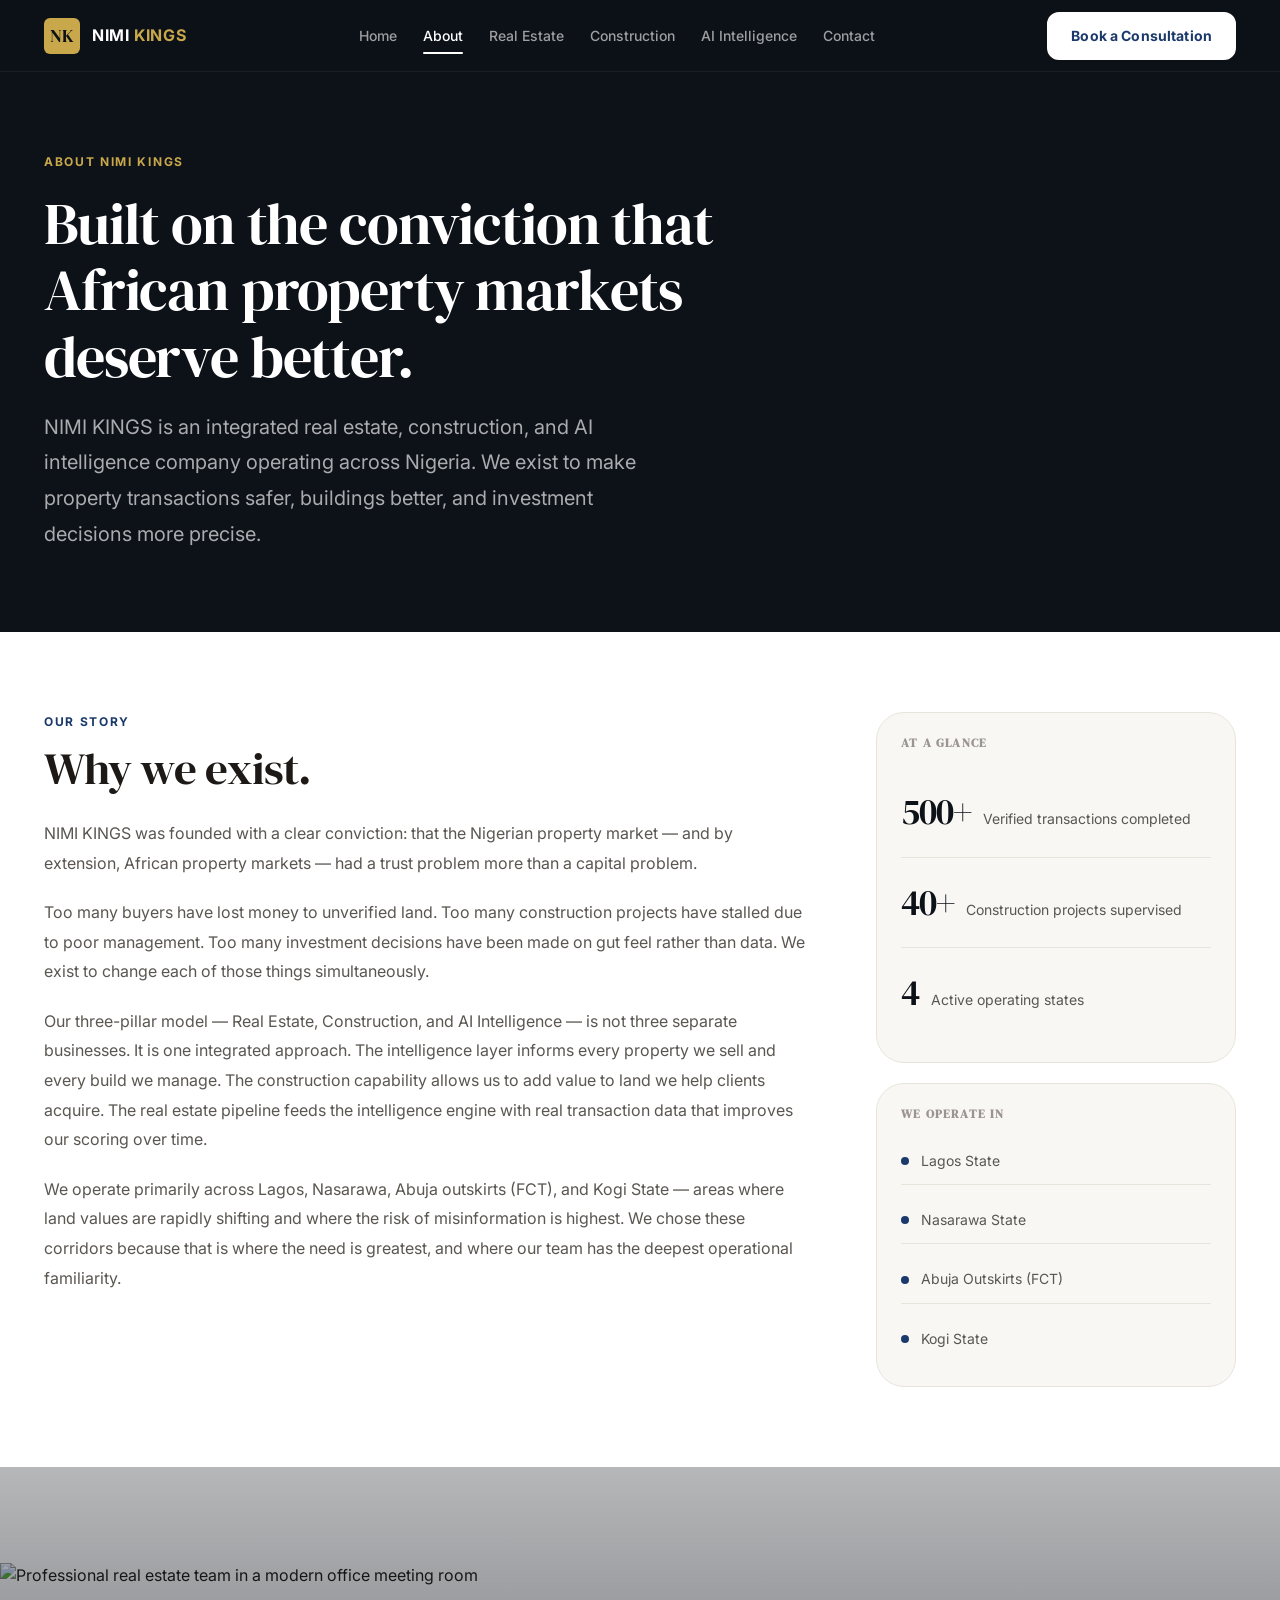
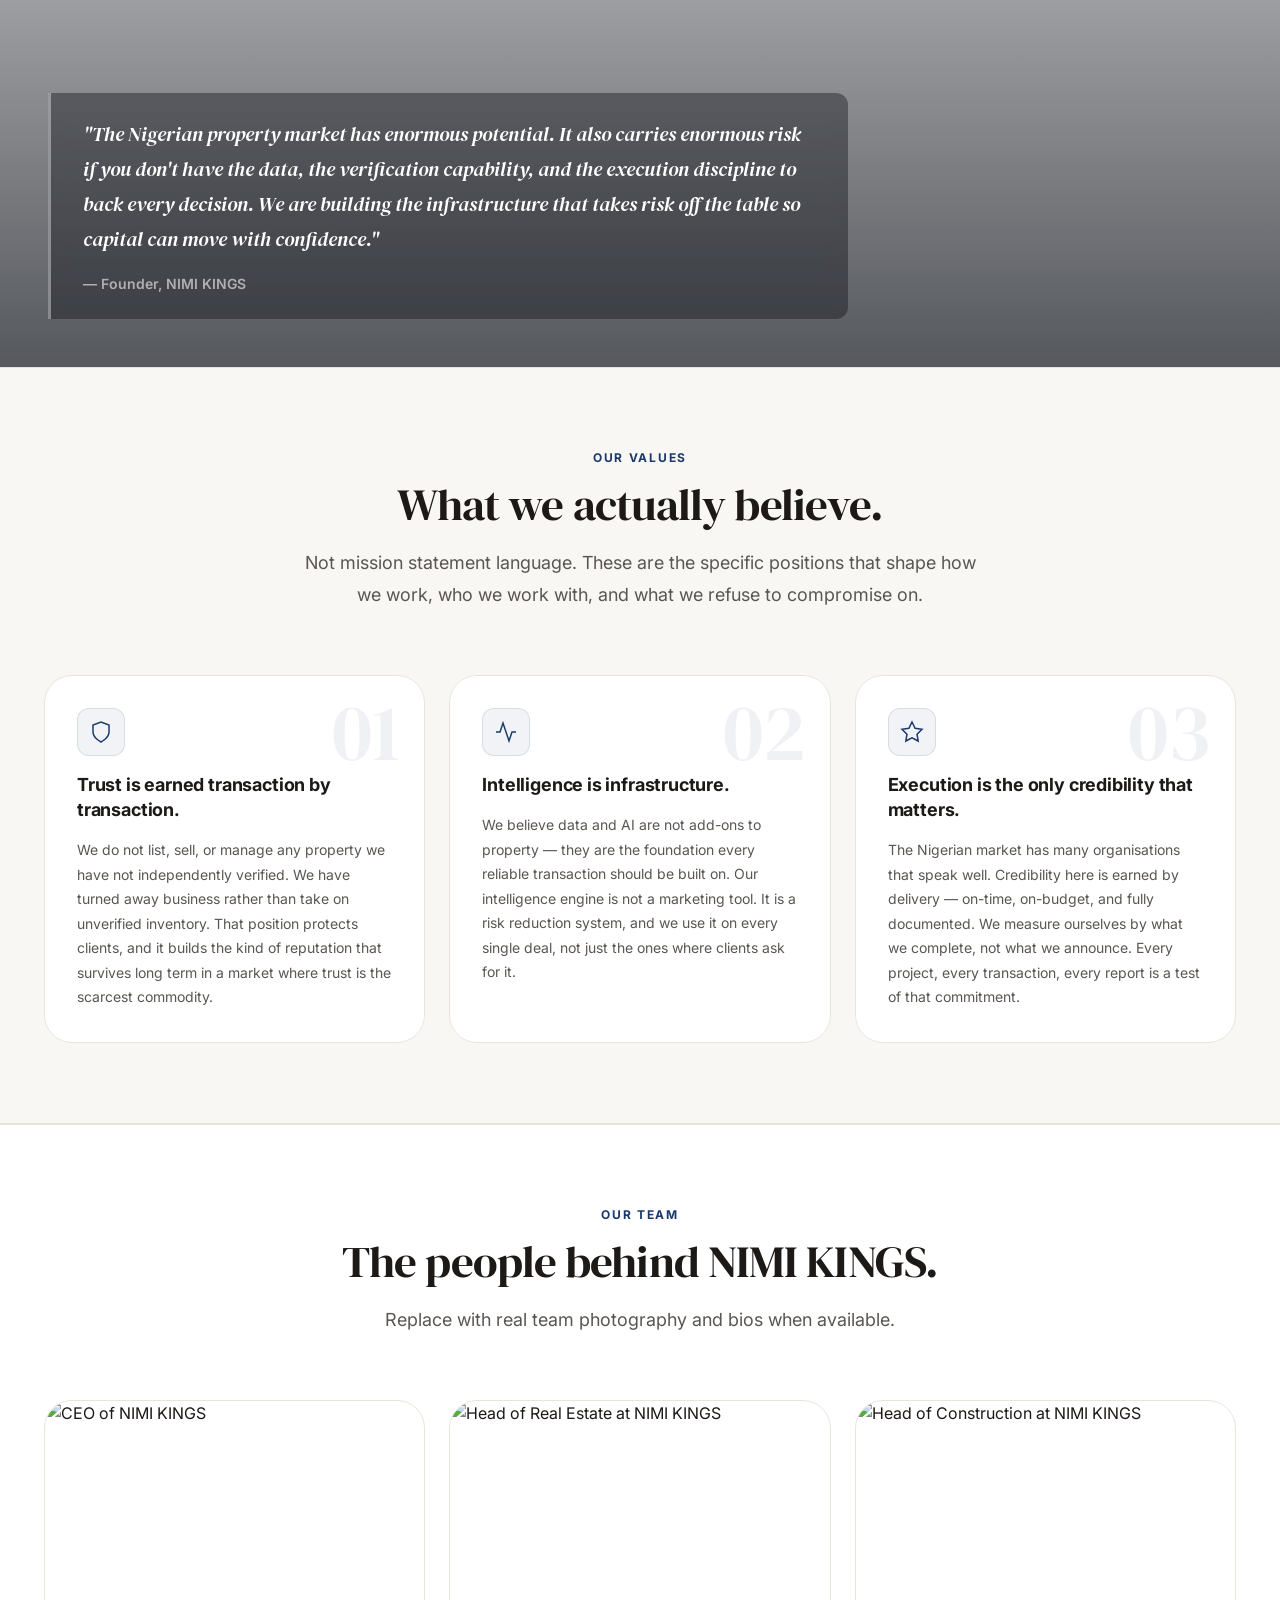
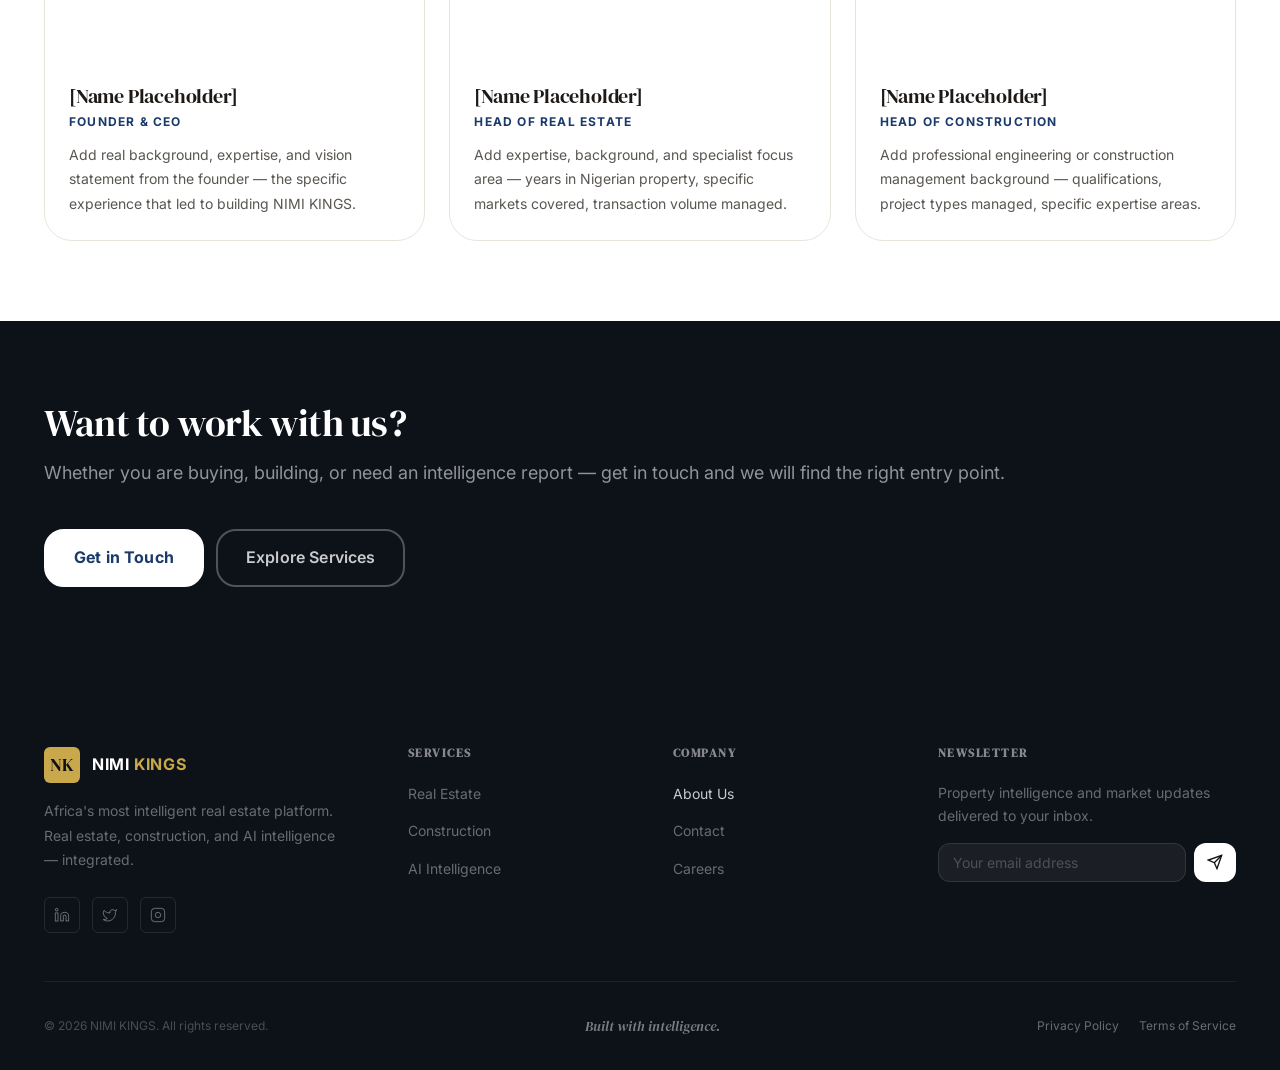
==== about.html @ 73f06b0c "first commit" ====
<!DOCTYPE html>
<html lang="en">
<head>
  <meta charset="UTF-8" />
  <meta name="viewport" content="width=device-width, initial-scale=1.0" />
  <meta name="description" content="About NIMI KINGS — Nigeria's integrated real estate, construction, and AI intelligence company. Our story, values, team, and operating locations." />
  <title>About — NIMI KINGS</title>
  <link rel="preconnect" href="https://fonts.googleapis.com" />
  <link rel="preconnect" href="https://fonts.gstatic.com" crossorigin />
  <link href="https://fonts.googleapis.com/css2?family=DM+Serif+Display:ital@0;1&family=Inter:wght@400;500;600;700;800&display=swap" rel="stylesheet" />
  <link rel="stylesheet" href="styles.css" />
</head>
<body>

  <header class="site-header" id="site-header">
    <nav class="nav-container" aria-label="Main navigation">
      <a href="index.html" class="nav-logo" aria-label="NIMI KINGS home">
        <span class="logo-mark">NK</span>
        <span class="logo-text">NIMI <span class="logo-accent">KINGS</span></span>
      </a>
      <ul class="nav-links" role="list">
        <li><a href="index.html" class="nav-link">Home</a></li>
        <li><a href="about.html" class="nav-link active" aria-current="page">About</a></li>
        <li><a href="real-estate.html" class="nav-link">Real Estate</a></li>
        <li><a href="construction.html" class="nav-link">Construction</a></li>
        <li><a href="intelligence.html" class="nav-link">AI Intelligence</a></li>
        <li><a href="contact.html" class="nav-link">Contact</a></li>
      </ul>
      <div class="nav-actions">
        <a href="contact.html" class="btn btn-primary nav-cta">Book a Consultation</a>
        <button class="mobile-menu-toggle" id="mobile-menu-toggle" aria-label="Open menu" aria-expanded="false" aria-controls="mobile-nav" type="button">
          <span class="hamburger-bar"></span><span class="hamburger-bar"></span><span class="hamburger-bar"></span>
        </button>
      </div>
    </nav>
    <div class="mobile-nav" id="mobile-nav" aria-hidden="true">
      <ul class="mobile-nav-links" role="list">
        <li><a href="index.html" class="mobile-nav-link">Home</a></li>
        <li><a href="about.html" class="mobile-nav-link active" aria-current="page">About</a></li>
        <li><a href="real-estate.html" class="mobile-nav-link">Real Estate</a></li>
        <li><a href="construction.html" class="mobile-nav-link">Construction</a></li>
        <li><a href="intelligence.html" class="mobile-nav-link">AI Intelligence</a></li>
        <li><a href="contact.html" class="mobile-nav-link">Contact</a></li>
      </ul>
      <div class="mobile-nav-cta">
        <a href="contact.html" class="btn btn-primary btn-full">Book a Consultation</a>
      </div>
    </div>
  </header>

  <main>

    <!-- HERO -->
    <section class="page-hero" aria-label="About hero">
      <div class="hero-img-layer" aria-hidden="true" style="background-image: url('https://images.unsplash.com/photo-1497366216548-37526070297c?auto=format&fit=crop&w=1800&q=90');"></div>
      <div class="container">
        <div class="page-hero-content animate-fade-up">
          <span class="page-hero-label">About NIMI KINGS</span>
          <h1>Built on the conviction that African property markets deserve better.</h1>
          <p>NIMI KINGS is an integrated real estate, construction, and AI intelligence company operating across Nigeria. We exist to make property transactions safer, buildings better, and investment decisions more precise.</p>
        </div>
      </div>
    </section>

    <!-- STORY + SIDEBAR -->
    <section class="about-story" aria-label="Our story">
      <div class="container">
        <div class="about-story-grid">
          <div class="about-story-main animate-fade-up">
            <span class="section-label">Our Story</span>
            <h2 class="section-title" style="margin-bottom:var(--space-6);">Why we exist.</h2>
            <p>NIMI KINGS was founded with a clear conviction: that the Nigerian property market — and by extension, African property markets — had a trust problem more than a capital problem.</p>
            <p>Too many buyers have lost money to unverified land. Too many construction projects have stalled due to poor management. Too many investment decisions have been made on gut feel rather than data. We exist to change each of those things simultaneously.</p>
            <p>Our three-pillar model — Real Estate, Construction, and AI Intelligence — is not three separate businesses. It is one integrated approach. The intelligence layer informs every property we sell and every build we manage. The construction capability allows us to add value to land we help clients acquire. The real estate pipeline feeds the intelligence engine with real transaction data that improves our scoring over time.</p>
            <p>We operate primarily across Lagos, Nasarawa, Abuja outskirts (FCT), and Kogi State — areas where land values are rapidly shifting and where the risk of misinformation is highest. We chose these corridors because that is where the need is greatest, and where our team has the deepest operational familiarity.</p>
          </div>
          <div class="about-story-sidebar animate-fade-up delay-2">
            <div class="sidebar-stats-card">
              <h3 class="sidebar-card-title">At a glance</h3>
              <div class="sidebar-stat">
                <div class="sidebar-stat-val">500+</div>
                <div class="sidebar-stat-label">Verified transactions completed</div>
              </div>
              <div class="sidebar-stat">
                <div class="sidebar-stat-val">40+</div>
                <div class="sidebar-stat-label">Construction projects supervised</div>
              </div>
              <div class="sidebar-stat">
                <div class="sidebar-stat-val">4</div>
                <div class="sidebar-stat-label">Active operating states</div>
              </div>
            </div>
            <div class="sidebar-locations-card">
              <h3 class="sidebar-card-title">We operate in</h3>
              <ul class="sidebar-locations" role="list">
                <li><span class="location-dot" aria-hidden="true"></span>Lagos State</li>
                <li><span class="location-dot" aria-hidden="true"></span>Nasarawa State</li>
                <li><span class="location-dot" aria-hidden="true"></span>Abuja Outskirts (FCT)</li>
                <li><span class="location-dot" aria-hidden="true"></span>Kogi State</li>
              </ul>
            </div>
          </div>
        </div>
      </div>
    </section>

    <!-- TEAM PHOTO BAND -->
    <section class="team-photo-band" aria-label="Team at work">
      <img
        src="https://images.unsplash.com/photo-1600880292203-757bb62b4baf?auto=format&fit=crop&w=1920&q=80"
        alt="Professional real estate team in a modern office meeting room"
        loading="lazy"
      />
      <div class="team-photo-overlay">
        <blockquote class="founder-quote animate-fade-up">
          <p>"The Nigerian property market has enormous potential. It also carries enormous risk if you don't have the data, the verification capability, and the execution discipline to back every decision. We are building the infrastructure that takes risk off the table so capital can move with confidence."</p>
          <footer>— Founder, NIMI KINGS</footer>
        </blockquote>
      </div>
    </section>

    <!-- VALUES -->
    <section class="about-values" aria-label="Our values">
      <div class="container">
        <div class="section-header animate-fade-up">
          <span class="section-label">Our Values</span>
          <h2 class="section-title">What we actually believe.</h2>
          <p class="section-subtitle">Not mission statement language. These are the specific positions that shape how we work, who we work with, and what we refuse to compromise on.</p>
        </div>
        <div class="values-grid">
          <div class="value-card animate-fade-up delay-1">
            <span class="value-num" aria-hidden="true">01</span>
            <div class="value-icon" aria-hidden="true">
              <svg xmlns="http://www.w3.org/2000/svg" width="24" height="24" viewBox="0 0 24 24" fill="none" stroke="currentColor" stroke-width="1.5"><path d="M12 22s8-4 8-10V5l-8-3-8 3v7c0 6 8 10 8 10z"/></svg>
            </div>
            <h4>Trust is earned transaction by transaction.</h4>
            <p>We do not list, sell, or manage any property we have not independently verified. We have turned away business rather than take on unverified inventory. That position protects clients, and it builds the kind of reputation that survives long term in a market where trust is the scarcest commodity.</p>
          </div>
          <div class="value-card animate-fade-up delay-2">
            <span class="value-num" aria-hidden="true">02</span>
            <div class="value-icon" aria-hidden="true">
              <svg xmlns="http://www.w3.org/2000/svg" width="24" height="24" viewBox="0 0 24 24" fill="none" stroke="currentColor" stroke-width="1.5"><polyline points="22 12 18 12 15 21 9 3 6 12 2 12"/></svg>
            </div>
            <h4>Intelligence is infrastructure.</h4>
            <p>We believe data and AI are not add-ons to property — they are the foundation every reliable transaction should be built on. Our intelligence engine is not a marketing tool. It is a risk reduction system, and we use it on every single deal, not just the ones where clients ask for it.</p>
          </div>
          <div class="value-card animate-fade-up delay-3">
            <span class="value-num" aria-hidden="true">03</span>
            <div class="value-icon" aria-hidden="true">
              <svg xmlns="http://www.w3.org/2000/svg" width="24" height="24" viewBox="0 0 24 24" fill="none" stroke="currentColor" stroke-width="1.5"><polygon points="12 2 15.09 8.26 22 9.27 17 14.14 18.18 21.02 12 17.77 5.82 21.02 7 14.14 2 9.27 8.91 8.26 12 2"/></svg>
            </div>
            <h4>Execution is the only credibility that matters.</h4>
            <p>The Nigerian market has many organisations that speak well. Credibility here is earned by delivery — on-time, on-budget, and fully documented. We measure ourselves by what we complete, not what we announce. Every project, every transaction, every report is a test of that commitment.</p>
          </div>
        </div>
      </div>
    </section>

    <!-- TEAM -->
    <section class="team-section" aria-label="Our team">
      <div class="container">
        <div class="section-header animate-fade-up">
          <span class="section-label">Our Team</span>
          <h2 class="section-title">The people behind NIMI KINGS.</h2>
          <p class="section-subtitle">Replace with real team photography and bios when available.</p>
        </div>
        <div class="team-grid">
          <div class="team-card animate-fade-up delay-1">
            <div class="team-img-wrap">
              <img src="https://images.unsplash.com/photo-1507003211169-0a1dd7228f2d?auto=format&fit=crop&w=400&q=80" alt="CEO of NIMI KINGS" loading="lazy" />
            </div>
            <div class="team-body">
              <h4>[Name Placeholder]</h4>
              <div class="team-role">Founder &amp; CEO</div>
              <p class="team-bio">Add real background, expertise, and vision statement from the founder — the specific experience that led to building NIMI KINGS.</p>
            </div>
          </div>
          <div class="team-card animate-fade-up delay-2">
            <div class="team-img-wrap">
              <img src="https://images.unsplash.com/photo-1573497019236-17f8177b81e8?auto=format&fit=crop&w=400&q=80" alt="Head of Real Estate at NIMI KINGS" loading="lazy" />
            </div>
            <div class="team-body">
              <h4>[Name Placeholder]</h4>
              <div class="team-role">Head of Real Estate</div>
              <p class="team-bio">Add expertise, background, and specialist focus area — years in Nigerian property, specific markets covered, transaction volume managed.</p>
            </div>
          </div>
          <div class="team-card animate-fade-up delay-3">
            <div class="team-img-wrap">
              <img src="https://images.unsplash.com/photo-1544005313-94ddf0286df2?auto=format&fit=crop&w=400&q=80" alt="Head of Construction at NIMI KINGS" loading="lazy" />
            </div>
            <div class="team-body">
              <h4>[Name Placeholder]</h4>
              <div class="team-role">Head of Construction</div>
              <p class="team-bio">Add professional engineering or construction management background — qualifications, project types managed, specific expertise areas.</p>
            </div>
          </div>
        </div>
      </div>
    </section>

    <!-- CTA GOLD BAND -->
    <section class="home-cta" aria-label="About CTA">
      <div class="container">
        <div class="home-cta-inner">
          <div>
            <h2>Want to work with us?</h2>
            <p>Whether you are buying, building, or need an intelligence report — get in touch and we will find the right entry point.</p>
          </div>
          <div class="home-cta-actions">
            <a href="contact.html" class="btn btn-dark btn-lg">Get in Touch</a>
            <a href="real-estate.html" class="btn btn-ghost-dark btn-lg">Explore Services</a>
          </div>
        </div>
      </div>
    </section>

  </main>

  <footer class="site-footer" role="contentinfo">
    <div class="container">
      <div class="footer-top">
        <div>
          <a href="index.html" class="nav-logo footer-logo" aria-label="NIMI KINGS home">
            <span class="logo-mark">NK</span>
            <span class="logo-text">NIMI <span class="logo-accent">KINGS</span></span>
          </a>
          <p class="footer-tagline">Africa's most intelligent real estate platform. Real estate, construction, and AI intelligence — integrated.</p>
          <div class="footer-socials" aria-label="Social media links">
            <a href="#" class="social-link" aria-label="LinkedIn" rel="noopener noreferrer"><svg xmlns="http://www.w3.org/2000/svg" width="16" height="16" viewBox="0 0 24 24" fill="none" stroke="currentColor" stroke-width="1.5" aria-hidden="true"><path d="M16 8a6 6 0 0 1 6 6v7h-4v-7a2 2 0 0 0-2-2 2 2 0 0 0-2 2v7h-4v-7a6 6 0 0 1 6-6z"/><rect x="2" y="9" width="4" height="12"/><circle cx="4" cy="4" r="2"/></svg></a>
            <a href="#" class="social-link" aria-label="Twitter / X" rel="noopener noreferrer"><svg xmlns="http://www.w3.org/2000/svg" width="16" height="16" viewBox="0 0 24 24" fill="none" stroke="currentColor" stroke-width="1.5" aria-hidden="true"><path d="M22 4s-.7 2.1-2 3.4c1.6 10-9.4 17.3-18 11.6 2.2.1 4.4-.6 6-2C3 15.5.5 9.6 3 5c2.2 2.6 5.6 4.1 9 4-.9-4.2 4-6.6 7-3.8 1.1 0 3-1.2 3-1.2z"/></svg></a>
            <a href="#" class="social-link" aria-label="Instagram" rel="noopener noreferrer"><svg xmlns="http://www.w3.org/2000/svg" width="16" height="16" viewBox="0 0 24 24" fill="none" stroke="currentColor" stroke-width="1.5" aria-hidden="true"><rect x="2" y="2" width="20" height="20" rx="5" ry="5"/><path d="M16 11.37A4 4 0 1 1 12.63 8 4 4 0 0 1 16 11.37z"/><line x1="17.5" y1="6.5" x2="17.51" y2="6.5"/></svg></a>
          </div>
        </div>
        <nav class="footer-nav" aria-label="Footer navigation">
          <div>
            <h3 class="footer-nav-title">Services</h3>
            <ul class="footer-nav-list" role="list">
              <li><a href="real-estate.html" class="footer-link">Real Estate</a></li>
              <li><a href="construction.html" class="footer-link">Construction</a></li>
              <li><a href="intelligence.html" class="footer-link">AI Intelligence</a></li>
            </ul>
          </div>
          <div>
            <h3 class="footer-nav-title">Company</h3>
            <ul class="footer-nav-list" role="list">
              <li><a href="about.html" class="footer-link active">About Us</a></li>
              <li><a href="contact.html" class="footer-link">Contact</a></li>
              <li><a href="#" class="footer-link">Careers</a></li>
            </ul>
          </div>
          <div>
            <h3 class="footer-nav-title">Newsletter</h3>
            <p class="footer-newsletter-desc">Property intelligence and market updates delivered to your inbox.</p>
            <form class="newsletter-wrap" id="newsletter-form" aria-label="Newsletter signup">
              <input type="email" class="newsletter-input" placeholder="Your email address" aria-label="Email for newsletter" required />
              <button type="submit" class="newsletter-btn" aria-label="Subscribe">
                <svg xmlns="http://www.w3.org/2000/svg" width="16" height="16" viewBox="0 0 24 24" fill="none" stroke="currentColor" stroke-width="2" aria-hidden="true"><line x1="22" y1="2" x2="11" y2="13"/><polygon points="22 2 15 22 11 13 2 9 22 2"/></svg>
              </button>
            </form>
          </div>
        </nav>
      </div>
      <div class="footer-bottom">
        <p class="footer-copy">&copy; 2026 NIMI KINGS. All rights reserved.</p>
        <p class="footer-made">Built with intelligence.</p>
        <div class="footer-legal">
          <a href="#" class="footer-link">Privacy Policy</a>
          <a href="#" class="footer-link">Terms of Service</a>
        </div>
      </div>
    </div>
  </footer>

  <script src="script.js"></script>
</body>
</html>
---- styles.css ----
/* ============================================================
   NIMI KINGS — styles.css
   Premium Real Estate Platform — Navy + Gold
   Benchmark: Compass · Luxury Presence · Zillow
   ============================================================ */

/* ===== DESIGN TOKENS ===== */
:root {
  /* Brand */
  --color-navy:       #0D1118;
  --color-navy-light: #1A2540;
  --color-navy-mid:   #243255;
  --color-gold:       #C9A84C;
  --color-gold-light: #E8C96A;
  --color-gold-pale:  #FDF9EE;

  /* Backgrounds */
  --bg-base:     #FFFFFF;
  --bg-surface:  #F8F7F4;
  --bg-elevated: #F0EDE6;
  --bg-dark:     #0D1118;
  --bg-dark-2:   #1A2540;

  /* Legacy accent aliases (keep JS/HTML compat) */
  --accent:       #0D1118;
  --accent-hover: #1A2540;
  --accent-light: #FDF9EE;
  --accent-mid:   #C9A84C;

  /* Borders */
  --border:      #E8E4DC;
  --border-dark: #D4CEBC;

  /* Text */
  --text-primary:   #1C1916;
  --text-secondary: #5A5651;
  --text-muted:     #9B9490;
  --text-on-dark:   rgba(255,255,255,0.85);
  --text-on-accent: #FFFFFF;

  /* Semantic */
  --color-success: #2D7A4F;
  --color-warning: #B45309;
  --color-danger:  #BE1D2C;
  --color-safe:    #2D7A4F;

  /* Spacing */
  --space-1:  4px;   --space-2:  8px;   --space-3:  12px;
  --space-4:  16px;  --space-5:  20px;  --space-6:  24px;
  --space-8:  32px;  --space-10: 40px;  --space-12: 48px;
  --space-16: 64px;  --space-20: 80px;  --space-24: 96px;
  --space-32: 128px;

  /* Type */
  --font-display: 'DM Serif Display', Georgia, serif;
  --font-sans:    'Inter', system-ui, -apple-system, BlinkMacSystemFont, sans-serif;

  --text-xs:   0.75rem;   --text-sm:   0.875rem;  --text-base: 1rem;
  --text-lg:   1.125rem;  --text-xl:   1.25rem;   --text-2xl:  1.5rem;
  --text-3xl:  1.875rem;  --text-4xl:  2.25rem;   --text-5xl:  3rem;
  --text-6xl:  3.75rem;   --text-7xl:  4.5rem;

  /* Radii */
  --radius-sm:   6px;   --radius-md:   12px;
  --radius-lg:   20px;  --radius-xl:   28px;
  --radius-full: 9999px;

  /* Shadows */
  --shadow-xs: 0 1px 3px rgba(13,17,24,0.06), 0 1px 2px rgba(13,17,24,0.04);
  --shadow-sm: 0 4px 12px rgba(13,17,24,0.08), 0 2px 6px rgba(13,17,24,0.05);
  --shadow-md: 0 8px 24px rgba(13,17,24,0.10), 0 4px 10px rgba(13,17,24,0.07);
  --shadow-lg: 0 16px 48px rgba(13,17,24,0.15), 0 8px 24px rgba(13,17,24,0.10);

  /* Transitions */
  --transition-fast: 150ms ease;
  --transition-base: 240ms ease;
  --transition-slow: 380ms cubic-bezier(0.22, 1, 0.36, 1);

  /* Layout */
  --nav-height:    72px;
  --container-max: 1240px;
  --container-pad: 24px;
}

/* ===== RESET ===== */
*, *::before, *::after { box-sizing: border-box; margin: 0; padding: 0; }
html { scroll-behavior: smooth; -webkit-text-size-adjust: 100%; }

body {
  font-family: var(--font-sans);
  background: var(--bg-base);
  color: var(--text-primary);
  line-height: 1.6;
  font-size: var(--text-base);
  -webkit-font-smoothing: antialiased;
  -moz-osx-font-smoothing: grayscale;
  overflow-x: hidden;
}

img { display: block; max-width: 100%; }
a   { color: inherit; text-decoration: none; }
button { cursor: pointer; font-family: inherit; border: none; background: none; }
ul, ol { list-style: none; }

:focus-visible {
  outline: 2px solid var(--color-gold);
  outline-offset: 3px;
  border-radius: var(--radius-sm);
}

::selection { background: rgba(201,168,76,0.18); color: var(--color-navy); }

/* ===== LAYOUT ===== */
.container {
  max-width: var(--container-max);
  margin: 0 auto;
  padding: 0 var(--container-pad);
  width: 100%;
}

/* ===== TYPOGRAPHY ===== */
h1, h2, h3, h4, h5 {
  font-family: var(--font-display);
  line-height: 1.15;
  letter-spacing: -0.02em;
  color: var(--text-primary);
  font-weight: 400;
}
h1 { font-size: clamp(2.4rem, 5.5vw, var(--text-7xl)); }
h2 { font-size: clamp(1.9rem, 3.5vw, var(--text-5xl)); }
h3 { font-size: clamp(1.4rem, 2.5vw, var(--text-3xl)); }
h4 { font-size: var(--text-xl); font-family: var(--font-sans); font-weight: 700; letter-spacing: -0.01em; }
p  { color: var(--text-secondary); line-height: 1.78; }

/* ===== BUTTONS ===== */
.btn {
  display: inline-flex;
  align-items: center;
  gap: var(--space-2);
  padding: 11px 22px;
  border-radius: var(--radius-md);
  font-family: var(--font-sans);
  font-size: var(--text-sm);
  font-weight: 600;
  letter-spacing: 0.01em;
  border: 2px solid transparent;
  transition: all var(--transition-base);
  cursor: pointer;
  white-space: nowrap;
  text-decoration: none;
}

/* Gold primary — the flagship button */
.btn-primary,
.btn-gold {
  background: var(--color-gold);
  color: var(--color-navy);
  border-color: var(--color-gold);
  font-weight: 700;
}
.btn-primary:hover,
.btn-gold:hover {
  background: var(--color-gold-light);
  border-color: var(--color-gold-light);
  transform: translateY(-1px);
  box-shadow: 0 6px 20px rgba(201,168,76,0.30);
}

/* Dark button — navy bg white text */
.btn-dark {
  background: var(--color-navy);
  color: #FFFFFF;
  border-color: var(--color-navy);
  font-weight: 700;
}
.btn-dark:hover {
  background: var(--color-navy-light);
  border-color: var(--color-navy-light);
  transform: translateY(-1px);
}

/* White button — for use on dark/gold backgrounds */
.btn-white {
  background: #FFFFFF;
  color: var(--color-navy);
  border-color: #FFFFFF;
  font-weight: 700;
}
.btn-white:hover {
  background: var(--color-gold-pale);
  border-color: var(--color-gold-pale);
  transform: translateY(-1px);
}

/* Ghost gold — gold border, gold text, transparent */
.btn-outline,
.btn-ghost-gold {
  background: transparent;
  color: var(--color-gold);
  border-color: var(--color-gold);
}
.btn-outline:hover,
.btn-ghost-gold:hover {
  background: var(--color-gold);
  color: var(--color-navy);
  transform: translateY(-1px);
}

/* Ghost white — for dark backgrounds */
.btn-ghost,
.btn-ghost-white {
  background: transparent;
  color: rgba(255,255,255,0.88);
  border-color: rgba(255,255,255,0.35);
}
.btn-ghost:hover,
.btn-ghost-white:hover {
  border-color: rgba(255,255,255,0.7);
  background: rgba(255,255,255,0.08);
}

/* Ghost dark — for gold/light backgrounds */
.btn-ghost-dark {
  background: transparent;
  color: var(--color-navy);
  border-color: rgba(13,17,24,0.35);
}
.btn-ghost-dark:hover {
  border-color: var(--color-navy);
  background: rgba(13,17,24,0.06);
}

.btn-lg {
  padding: 14px 28px;
  font-size: var(--text-base);
  border-radius: var(--radius-lg);
}
.btn-full { width: 100%; justify-content: center; }

/* ===== SECTION SHARED ===== */
section { padding: var(--space-24) 0; }

/* Eyebrow label — editorial gold text */
.section-label,
.eyebrow {
  display: block;
  font-family: var(--font-sans);
  font-size: var(--text-xs);
  font-weight: 700;
  letter-spacing: 0.14em;
  text-transform: uppercase;
  color: var(--color-gold);
  margin-bottom: var(--space-3);
}

.section-header {
  max-width: 680px;
  margin: 0 auto var(--space-16);
  text-align: center;
}
.section-title { margin-bottom: var(--space-4); }
.section-subtitle { font-size: var(--text-lg); color: var(--text-secondary); line-height: 1.78; }

/* Dark section utility */
.section-dark { background: var(--color-navy); }
.section-dark h2, .section-dark h3 { color: #FFFFFF; }
.section-dark p { color: rgba(255,255,255,0.60); }

/* ===== ANCHOR OFFSET (fixed nav clearance) ===== */
[id] { scroll-margin-top: calc(var(--nav-height) + 16px); }

/* ===== PAGE HERO CONTAINER STACKING ===== */
/* Ensure content renders above hero-img-layer (z-index:0) in all browsers */
.page-hero > .container,
.construction-stats > .container,
.verification-band > .container,
.data-sources-band > .container {
  position: relative;
  z-index: 2;
}

/* ===== HERO BG LAYER ===== */
.hero-img-layer {
  position: absolute;
  inset: 0;
  background-size: cover;
  background-position: center;
  background-repeat: no-repeat;
  z-index: 0;
}
.hero-img-layer::after {
  content: '';
  position: absolute;
  inset: 0;
  background: linear-gradient(to bottom, rgba(13,17,24,0.52) 0%, rgba(13,17,24,0.78) 100%);
}

/* ===== CARD IMAGES ===== */
.listing-img, .project-img { overflow: hidden; position: relative; }
.listing-img img, .project-img img {
  width: 100%;
  height: 100%;
  object-fit: cover;
  display: block;
  transition: transform 0.5s ease;
}
.listing-card:hover .listing-img img,
.project-card:hover .project-img img { transform: scale(1.05); }

/* ===== ANIMATIONS ===== */
.animate-fade-up {
  opacity: 0;
  transform: translateY(24px);
  transition: opacity 0.55s ease, transform 0.55s ease;
}
.animate-fade-up.visible { opacity: 1; transform: translateY(0); }
.delay-1 { transition-delay: 0.10s; }
.delay-2 { transition-delay: 0.20s; }
.delay-3 { transition-delay: 0.32s; }
.delay-4 { transition-delay: 0.44s; }

/* ============================================================
   NAVIGATION — Dark Glass
   ============================================================ */
.site-header {
  position: fixed;
  top: 0; left: 0; right: 0;
  z-index: 100;
  height: var(--nav-height);
  background: rgba(13,17,24,0.94);
  backdrop-filter: blur(20px);
  -webkit-backdrop-filter: blur(20px);
  border-bottom: 1px solid rgba(255,255,255,0.06);
  transition: box-shadow var(--transition-slow);
}
.site-header.scrolled {
  box-shadow: 0 4px 24px rgba(0,0,0,0.35);
}

.nav-container {
  max-width: var(--container-max);
  margin: 0 auto;
  padding: 0 var(--container-pad);
  height: var(--nav-height);
  display: flex;
  align-items: center;
  gap: var(--space-8);
}

.nav-logo {
  display: flex;
  align-items: center;
  gap: var(--space-3);
  text-decoration: none;
  flex-shrink: 0;
}
.logo-mark {
  width: 36px; height: 36px;
  background: var(--color-gold);
  color: var(--color-navy);
  border-radius: var(--radius-sm);
  display: flex;
  align-items: center;
  justify-content: center;
  font-family: var(--font-display);
  font-size: var(--text-lg);
  font-weight: 400;
  flex-shrink: 0;
}
.logo-text {
  font-family: var(--font-sans);
  font-size: var(--text-base);
  font-weight: 700;
  letter-spacing: 0.04em;
  text-transform: uppercase;
  color: #FFFFFF;
}
.logo-accent { color: var(--color-gold); }

.nav-links {
  display: flex;
  align-items: center;
  gap: 2px;
  flex: 1;
  justify-content: center;
}
.nav-link {
  padding: var(--space-2) var(--space-3);
  font-size: var(--text-sm);
  font-weight: 500;
  color: rgba(255,255,255,0.60);
  border-radius: var(--radius-sm);
  transition: color var(--transition-fast);
  text-decoration: none;
  position: relative;
}
.nav-link::after {
  content: '';
  position: absolute;
  bottom: -2px; left: 50%; right: 50%;
  height: 2px;
  background: var(--color-gold);
  border-radius: 1px;
  transition: left var(--transition-base), right var(--transition-base);
}
.nav-link:hover { color: rgba(255,255,255,0.90); }
.nav-link:hover::after { left: var(--space-3); right: var(--space-3); }
.nav-link.active { color: var(--color-gold); }
.nav-link.active::after { left: var(--space-3); right: var(--space-3); }

.nav-actions {
  display: flex;
  align-items: center;
  gap: var(--space-3);
  flex-shrink: 0;
  margin-left: auto;
}
.nav-cta { display: none; }
@media (min-width: 900px) { .nav-cta { display: inline-flex; } }

.mobile-menu-toggle {
  display: flex;
  flex-direction: column;
  justify-content: center;
  align-items: center;
  gap: 5px;
  width: 38px; height: 38px;
  background: transparent;
  border: 1px solid rgba(255,255,255,0.18) !important;
  border-radius: var(--radius-sm);
  padding: 7px;
}
.hamburger-bar {
  display: block;
  width: 18px; height: 2px;
  background: rgba(255,255,255,0.75);
  border-radius: 2px;
  transition: all var(--transition-base);
}
.mobile-menu-toggle.open .hamburger-bar:nth-child(1) { transform: rotate(45deg) translate(5px, 5px); }
.mobile-menu-toggle.open .hamburger-bar:nth-child(2) { opacity: 0; transform: scaleX(0); }
.mobile-menu-toggle.open .hamburger-bar:nth-child(3) { transform: rotate(-45deg) translate(5px, -5px); }

@media (min-width: 900px) { .mobile-menu-toggle { display: none; } }

.mobile-nav {
  position: fixed;
  top: var(--nav-height);
  left: 0; right: 0;
  background: var(--color-navy);
  border-bottom: 1px solid rgba(255,255,255,0.06);
  padding: var(--space-4) var(--container-pad) var(--space-6);
  transform: translateY(-110%);
  opacity: 0;
  transition: transform var(--transition-slow), opacity var(--transition-slow);
  z-index: 99;
  box-shadow: 0 8px 32px rgba(0,0,0,0.4);
}
.mobile-nav.open { transform: translateY(0); opacity: 1; }

.mobile-nav-links { display: flex; flex-direction: column; gap: var(--space-1); }
.mobile-nav-link {
  display: block;
  padding: var(--space-3) var(--space-4);
  font-size: var(--text-base);
  font-weight: 500;
  color: rgba(255,255,255,0.65);
  border-radius: var(--radius-md);
  transition: all var(--transition-fast);
  text-decoration: none;
}
.mobile-nav-link:hover { color: var(--color-gold); background: rgba(255,255,255,0.05); }
.mobile-nav-link.active { color: var(--color-gold); }
.mobile-nav-cta { display: flex; margin-top: var(--space-4); width: 100%; justify-content: center; }

@media (min-width: 900px) { .mobile-nav { display: none; } }

/* ============================================================
   PAGE HERO (inner pages — 60vh)
   ============================================================ */
.page-hero {
  background: var(--color-navy);
  min-height: 60vh;
  padding: calc(var(--nav-height) + var(--space-20)) 0 var(--space-20);
  position: relative;
  overflow: hidden;
  display: flex;
  align-items: center;
}
.page-hero-pattern { display: none; }

.page-hero-content {
  position: relative;
  z-index: 2;
  max-width: 740px;
}
.page-hero-label {
  display: block;
  font-size: var(--text-xs);
  font-weight: 700;
  letter-spacing: 0.14em;
  text-transform: uppercase;
  color: var(--color-gold);
  margin-bottom: var(--space-5);
}
.page-hero h1 {
  color: #FFFFFF;
  margin-bottom: var(--space-5);
  font-size: clamp(2rem, 4.5vw, 3.75rem);
}
.page-hero p {
  color: rgba(255,255,255,0.65);
  font-size: var(--text-xl);
  line-height: 1.78;
  max-width: 620px;
}
.page-hero-actions {
  display: flex;
  gap: var(--space-3);
  margin-top: var(--space-8);
  flex-wrap: wrap;
}
.page-hero-compact { min-height: 42vh; }

/* ============================================================
   HOME HERO — Centered full-bleed
   ============================================================ */
.hero {
  background: var(--color-navy);
  min-height: 100vh;
  display: flex;
  flex-direction: column;
  position: relative;
  overflow: hidden;
}

.hero-inner {
  flex: 1;
  display: flex;
  flex-direction: column;
  align-items: center;
  justify-content: center;
  text-align: center;
  padding: calc(var(--nav-height) + var(--space-16)) var(--container-pad) var(--space-10);
  position: relative;
  z-index: 2;
  gap: var(--space-10);
  width: 100%;
  max-width: var(--container-max);
  margin: 0 auto;
}

.hero-center { max-width: 740px; }

/* Eyebrow pill */
.hero-badge {
  display: inline-flex;
  align-items: center;
  gap: var(--space-2);
  padding: 6px 18px;
  border: 1.5px solid var(--color-gold);
  border-radius: var(--radius-full);
  font-size: var(--text-xs);
  font-weight: 700;
  letter-spacing: 0.12em;
  text-transform: uppercase;
  color: var(--color-gold);
  margin-bottom: var(--space-6);
}
.badge-dot {
  width: 6px; height: 6px;
  border-radius: 50%;
  background: var(--color-gold);
  flex-shrink: 0;
}

.hero-headline {
  font-family: var(--font-display);
  font-size: clamp(2.8rem, 7.5vw, 4.5rem);
  font-weight: 400;
  letter-spacing: -0.02em;
  line-height: 1.08;
  color: #FFFFFF;
  margin-bottom: var(--space-6);
}
.hero-headline em {
  font-style: italic;
  color: var(--color-gold);
}
.hero-headline .accent-word { color: var(--color-gold); }

.hero-sub {
  font-size: clamp(var(--text-base), 2vw, var(--text-xl));
  color: rgba(255,255,255,0.68);
  line-height: 1.78;
  max-width: 580px;
  margin: 0 auto var(--space-8);
}

.hero-actions {
  display: flex;
  gap: var(--space-3);
  flex-wrap: wrap;
  justify-content: center;
}

/* Service quick-links row */
.hero-service-row {
  display: flex;
  align-items: center;
  justify-content: center;
  gap: var(--space-5);
  flex-wrap: wrap;
}
.hero-service-link {
  display: flex;
  align-items: center;
  gap: var(--space-2);
  font-size: var(--text-sm);
  font-weight: 500;
  color: rgba(255,255,255,0.50);
  transition: color var(--transition-fast);
  text-decoration: none;
}
.hero-service-link:hover { color: var(--color-gold); }
.hero-service-sep { color: rgba(255,255,255,0.18); font-size: var(--text-lg); }

/* Legacy hero cards (kept for JS compat — hidden on desktop) */
.hero-cards { display: none; }
.hero-left { display: contents; }
.hero-bg-pattern, .hero-bg-gradient, .hero-bg-gradient-2 { display: none; }

/* Hero search bar */
.hero-search-wrap {
  position: relative;
  z-index: 3;
  padding: 0 var(--container-pad) var(--space-12);
  width: 100%;
  max-width: var(--container-max);
  margin: 0 auto;
}
.hero-search {
  background: #FFFFFF;
  border-radius: var(--radius-lg);
  padding: var(--space-3);
  box-shadow: var(--shadow-lg);
  display: flex;
  align-items: center;
  gap: var(--space-3);
  max-width: 860px;
  margin: 0 auto;
}
.search-tabs {
  display: flex;
  gap: 2px;
  flex-shrink: 0;
}
.search-tab {
  padding: 8px 14px;
  border-radius: var(--radius-sm);
  font-size: var(--text-xs);
  font-weight: 600;
  color: var(--text-muted);
  background: transparent;
  border: none;
  cursor: pointer;
  transition: all var(--transition-fast);
  white-space: nowrap;
  font-family: var(--font-sans);
}
.search-tab:hover { color: var(--text-primary); background: var(--bg-surface); }
.search-tab.active {
  color: var(--color-navy);
  background: var(--bg-surface);
}
.search-divider {
  width: 1px; height: 32px;
  background: var(--border);
  flex-shrink: 0;
}
.search-input {
  flex: 1;
  border: none;
  outline: none;
  font-size: var(--text-base);
  color: var(--text-primary);
  font-family: var(--font-sans);
  background: transparent;
  min-width: 0;
}
.search-input::placeholder { color: var(--text-muted); }

/* ============================================================
   STATS BAR
   ============================================================ */
.stats-bar {
  background: var(--bg-base);
  border-bottom: 1px solid var(--border);
  padding: var(--space-10) 0;
}
.stats-grid {
  display: flex;
  align-items: center;
  justify-content: space-around;
  gap: var(--space-4);
  flex-wrap: wrap;
}
.stat-item {
  display: flex;
  flex-direction: column;
  align-items: center;
  text-align: center;
  flex: 1;
  min-width: 120px;
}
.stat-number {
  font-family: var(--font-display);
  font-size: clamp(2.2rem, 4vw, var(--text-7xl));
  font-weight: 400;
  letter-spacing: -0.03em;
  color: var(--color-navy);
  line-height: 1;
}
.stat-label {
  font-size: var(--text-xs);
  color: var(--text-muted);
  margin-top: var(--space-2);
  font-weight: 600;
  text-transform: uppercase;
  letter-spacing: 0.08em;
}
.stat-note { display: none; }
.stat-divider {
  width: 1px; height: 48px;
  background: var(--border);
  flex-shrink: 0;
}

/* ============================================================
   THREE PILLARS — Image Card Style
   ============================================================ */
.pillars { background: var(--bg-surface); }

.pillars-grid {
  display: grid;
  grid-template-columns: repeat(3, 1fr);
  gap: var(--space-6);
}

/* New image pillar card */
.pillar-img-card {
  background: var(--bg-base);
  border-radius: var(--radius-lg);
  overflow: hidden;
  box-shadow: var(--shadow-sm);
  text-decoration: none;
  color: inherit;
  display: flex;
  flex-direction: column;
  transition: transform var(--transition-slow), box-shadow var(--transition-slow);
}
.pillar-img-card:hover {
  transform: translateY(-6px);
  box-shadow: var(--shadow-lg);
}
.pillar-img-wrap {
  aspect-ratio: 4/3;
  overflow: hidden;
  position: relative;
}
.pillar-img-wrap img {
  width: 100%; height: 100%;
  object-fit: cover;
  display: block;
  transition: transform 0.5s ease;
}
.pillar-img-card:hover .pillar-img-wrap img { transform: scale(1.05); }
.pillar-img-wrap::after {
  content: '';
  position: absolute;
  inset: 0;
  background: linear-gradient(to top, rgba(13,17,24,0.45) 0%, transparent 55%);
}
.pillar-img-body {
  padding: var(--space-6);
  flex: 1;
  display: flex;
  flex-direction: column;
  gap: var(--space-3);
}
.pillar-img-title {
  font-family: var(--font-display);
  font-size: var(--text-2xl);
  color: var(--text-primary);
  font-weight: 400;
}
.pillar-img-desc {
  font-size: var(--text-sm);
  color: var(--text-secondary);
  line-height: 1.7;
  flex: 1;
}
.pillar-img-cta {
  display: inline-flex;
  align-items: center;
  gap: var(--space-2);
  font-size: var(--text-sm);
  font-weight: 600;
  color: var(--color-gold);
  margin-top: var(--space-2);
  transition: gap var(--transition-fast);
}
.pillar-img-card:hover .pillar-img-cta { gap: var(--space-3); }

/* Legacy icon pillar card (kept for compat) */
.pillar-card {
  border: 1px solid var(--border);
  border-radius: var(--radius-xl);
  padding: var(--space-8);
  display: flex;
  flex-direction: column;
  gap: var(--space-5);
  background: var(--bg-base);
  transition: border-color var(--transition-base), box-shadow var(--transition-base), transform var(--transition-base);
  text-decoration: none;
  color: inherit;
  position: relative;
  overflow: hidden;
}
.pillar-card::before {
  content: '';
  position: absolute;
  top: 0; left: 0; right: 0;
  height: 3px;
  background: var(--color-gold);
  transform: scaleX(0);
  transform-origin: left;
  transition: transform var(--transition-slow);
}
.pillar-card:hover {
  border-color: var(--border-dark);
  box-shadow: var(--shadow-lg);
  transform: translateY(-4px);
}
.pillar-card:hover::before { transform: scaleX(1); }

.pillar-card-featured { background: var(--color-navy); border-color: var(--color-navy); }
.pillar-card-featured::before { background: var(--color-gold); }
.pillar-card-featured .pillar-title,
.pillar-card-featured .pillar-desc,
.pillar-card-featured .pillar-list li,
.pillar-card-featured .pillar-cta { color: rgba(255,255,255,0.85); }
.pillar-card-featured .pillar-title { color: #FFFFFF; }
.pillar-card-featured .pillar-cta { color: var(--color-gold); border-top-color: rgba(255,255,255,0.12); }
.pillar-card-featured .pillar-icon { background: rgba(201,168,76,0.12); border-color: rgba(201,168,76,0.2); color: var(--color-gold); }
.pillar-card-featured .pillar-list li::before { background: var(--color-gold); }
.pillar-card-featured:hover { transform: translateY(-4px); box-shadow: 0 16px 48px rgba(0,0,0,0.35); }

.pillar-icon {
  width: 52px; height: 52px;
  background: var(--color-gold-pale);
  border: 1px solid rgba(201,168,76,0.2);
  border-radius: var(--radius-md);
  display: flex;
  align-items: center;
  justify-content: center;
  color: var(--color-gold);
  flex-shrink: 0;
}
.pillar-num {
  position: absolute;
  top: var(--space-6); right: var(--space-6);
  font-family: var(--font-display);
  font-size: 4rem;
  font-weight: 400;
  color: rgba(13,17,24,0.05);
  line-height: 1;
  pointer-events: none;
}
.pillar-card-featured .pillar-num { color: rgba(255,255,255,0.07); }
.pillar-title { font-family: var(--font-display); font-size: var(--text-2xl); color: var(--text-primary); font-weight: 400; }
.pillar-desc  { font-size: var(--text-sm); color: var(--text-secondary); line-height: 1.7; flex: 1; }
.pillar-list  { display: flex; flex-direction: column; gap: var(--space-2); }
.pillar-list li {
  font-size: var(--text-sm);
  color: var(--text-secondary);
  padding-left: var(--space-4);
  position: relative;
}
.pillar-list li::before {
  content: '';
  position: absolute;
  left: 0; top: 10px;
  width: 6px; height: 1.5px;
  background: var(--color-gold);
  border-radius: 1px;
}
.pillar-cta {
  display: flex;
  align-items: center;
  gap: var(--space-2);
  font-size: var(--text-sm);
  font-weight: 600;
  color: var(--color-gold);
  padding-top: var(--space-4);
  border-top: 1px solid var(--border);
  margin-top: auto;
  transition: gap var(--transition-fast);
  text-decoration: none;
}
.pillar-cta:hover { gap: var(--space-3); }

/* ============================================================
   HOW IT WORKS
   ============================================================ */
.how-it-works {
  background: var(--color-navy);
  border-top: none;
  border-bottom: none;
}
.how-it-works .section-header h2 { color: #FFFFFF; }
.how-it-works .section-subtitle { color: rgba(255,255,255,0.55); }

.how-steps {
  display: grid;
  grid-template-columns: repeat(4, 1fr);
  gap: var(--space-5);
  counter-reset: steps;
  position: relative;
}
.how-steps::before {
  content: '';
  position: absolute;
  top: 28px; left: 15%;
  right: 15%;
  height: 2px;
  background: linear-gradient(to right, rgba(201,168,76,0.3) 0%, var(--color-gold) 50%, rgba(201,168,76,0.3) 100%);
  z-index: 0;
}

.how-step {
  background: rgba(255,255,255,0.04);
  border: 1px solid rgba(255,255,255,0.07);
  border-radius: var(--radius-xl);
  padding: var(--space-6);
  display: flex;
  flex-direction: column;
  gap: var(--space-3);
  transition: box-shadow var(--transition-base), background var(--transition-base);
  position: relative;
  z-index: 1;
}
.how-step:hover {
  background: rgba(255,255,255,0.07);
  box-shadow: 0 8px 32px rgba(0,0,0,0.25);
}

.how-step-num {
  width: 40px; height: 40px;
  background: var(--color-gold);
  color: var(--color-navy);
  border-radius: 50%;
  display: flex;
  align-items: center;
  justify-content: center;
  font-family: var(--font-display);
  font-size: var(--text-lg);
  font-weight: 400;
  flex-shrink: 0;
  margin-bottom: var(--space-2);
}
.how-step h4 { font-size: var(--text-base); font-weight: 700; color: #FFFFFF; font-family: var(--font-sans); }
.how-step p  { font-size: var(--text-sm); color: rgba(255,255,255,0.50); line-height: 1.7; }

/* ============================================================
   TESTIMONIALS
   ============================================================ */
.testimonials { background: var(--bg-surface); }

.testimonials-carousel {
  max-width: 860px;
  margin: 0 auto;
  overflow: hidden;
  position: relative;
}
.testimonials-track {
  display: flex;
  transition: transform 0.5s cubic-bezier(0.4,0,0.2,1);
}

.testimonial-card {
  min-width: 100%;
  border: 1px solid var(--border);
  border-radius: var(--radius-xl);
  padding: var(--space-10) var(--space-12);
  background: var(--bg-base);
  box-shadow: var(--shadow-sm);
  display: flex;
  flex-direction: column;
  gap: var(--space-6);
  position: relative;
  overflow: hidden;
}
.testimonial-card::before {
  content: '\201C';
  position: absolute;
  top: var(--space-6);
  left: var(--space-8);
  font-family: var(--font-display);
  font-size: 8rem;
  line-height: 1;
  color: rgba(201,168,76,0.12);
  font-weight: 400;
  pointer-events: none;
  user-select: none;
}

.testimonial-stars {
  color: var(--color-gold);
  font-size: var(--text-base);
  letter-spacing: 3px;
}
.testimonial-text {
  font-family: var(--font-display);
  font-size: var(--text-2xl);
  line-height: 1.65;
  color: var(--text-primary);
  font-style: italic;
  font-weight: 400;
  position: relative;
  z-index: 1;
}

.testimonial-author {
  display: flex;
  align-items: center;
  gap: var(--space-4);
  padding-top: var(--space-6);
  border-top: 1px solid var(--border);
}
.author-avatar {
  width: 48px; height: 48px;
  background: var(--color-navy);
  color: var(--color-gold);
  border-radius: 50%;
  display: flex;
  align-items: center;
  justify-content: center;
  font-size: var(--text-sm);
  font-weight: 700;
  flex-shrink: 0;
  font-family: var(--font-sans);
}
.author-name { font-size: var(--text-base); font-weight: 700; color: var(--text-primary); }
.author-role { font-size: var(--text-sm); color: var(--text-muted); margin-top: 2px; }

.carousel-controls {
  display: flex;
  align-items: center;
  justify-content: center;
  gap: var(--space-4);
  margin-top: var(--space-8);
}
.carousel-btn {
  width: 44px; height: 44px;
  border: 1.5px solid var(--border-dark);
  border-radius: 50%;
  display: flex;
  align-items: center;
  justify-content: center;
  color: var(--text-secondary);
  transition: all var(--transition-fast);
  background: var(--bg-base);
}
.carousel-btn:hover {
  border-color: var(--color-gold);
  color: var(--color-gold);
  background: var(--color-gold-pale);
}
.carousel-dots { display: flex; gap: var(--space-2); }
.carousel-dot {
  width: 8px; height: 8px;
  border-radius: 50%;
  background: var(--border-dark);
  border: none;
  cursor: pointer;
  transition: all var(--transition-base);
}
.carousel-dot.active {
  background: var(--color-gold);
  width: 24px;
  border-radius: 4px;
}

/* ============================================================
   HOME CTA BAND — Gold
   ============================================================ */
.home-cta {
  background: var(--color-gold);
  padding: var(--space-20) 0;
}
.home-cta-inner {
  display: flex;
  align-items: center;
  justify-content: space-between;
  gap: var(--space-10);
  flex-wrap: wrap;
}
.home-cta h2 {
  color: var(--color-navy);
  font-size: clamp(1.6rem, 3vw, 2.5rem);
}
.home-cta p {
  color: rgba(13,17,24,0.65);
  margin-top: var(--space-3);
  font-size: var(--text-lg);
}
.home-cta-actions { display: flex; gap: var(--space-3); flex-shrink: 0; flex-wrap: wrap; }

/* ============================================================
   FEATURED LISTINGS (Homepage)
   ============================================================ */
.feat-listings {
  background: var(--bg-base);
  padding: var(--space-24) 0;
}
.feat-listings-header {
  display: flex;
  align-items: flex-end;
  justify-content: space-between;
  margin-bottom: var(--space-12);
  gap: var(--space-6);
}
.feat-listings-header-left { flex: 1; }
.feat-listings-header-left .eyebrow { margin-bottom: var(--space-3); }
.feat-listings-header-left h2 { margin-bottom: 0; }
.feat-view-all {
  font-size: var(--text-sm);
  font-weight: 600;
  color: var(--color-gold);
  display: inline-flex;
  align-items: center;
  gap: var(--space-2);
  white-space: nowrap;
  flex-shrink: 0;
  transition: gap var(--transition-fast);
  text-decoration: none;
}
.feat-view-all:hover { gap: var(--space-3); }

/* ============================================================
   SERVICE PAGE SHARED
   ============================================================ */
.services-intro {
  background: var(--bg-base);
  padding: var(--space-20) 0;
}
.services-grid {
  display: grid;
  grid-template-columns: repeat(3, 1fr);
  gap: var(--space-5);
}
.service-card {
  background: var(--bg-surface);
  border: 1px solid var(--border);
  border-left: 3px solid transparent;
  border-radius: var(--radius-xl);
  padding: var(--space-8);
  display: flex;
  flex-direction: column;
  gap: var(--space-4);
  transition: border-color var(--transition-base), box-shadow var(--transition-base), transform var(--transition-base), border-left-color var(--transition-base);
}
.service-card:hover {
  border-color: var(--border);
  border-left-color: var(--color-gold);
  box-shadow: var(--shadow-md);
  transform: translateY(-3px);
}
.service-icon {
  width: 48px; height: 48px;
  background: var(--color-gold-pale);
  border: 1px solid rgba(201,168,76,0.2);
  border-radius: var(--radius-md);
  display: flex;
  align-items: center;
  justify-content: center;
  color: var(--color-gold);
  flex-shrink: 0;
}
.service-card h4 { font-size: var(--text-xl); font-weight: 700; color: var(--text-primary); }
.service-card p  { font-size: var(--text-sm); line-height: 1.78; }

/* ============================================================
   PROPERTY LISTING CARD
   ============================================================ */
.listings-section {
  background: var(--bg-surface);
  border-top: 1px solid var(--border);
  padding: var(--space-20) 0;
}
.listing-grid {
  display: grid;
  grid-template-columns: repeat(3, 1fr);
  gap: var(--space-6);
  margin-top: var(--space-10);
}
.listing-card {
  background: var(--bg-base);
  border: 1px solid var(--border);
  border-radius: var(--radius-lg);
  overflow: hidden;
  transition: box-shadow var(--transition-slow), transform var(--transition-slow);
}
.listing-card:hover { box-shadow: var(--shadow-lg); transform: translateY(-6px); }

.listing-img {
  aspect-ratio: 16/10;
  overflow: hidden;
  position: relative;
  background: var(--bg-elevated);
}
.listing-img img {
  width: 100%; height: 100%;
  object-fit: cover;
  display: block;
  transition: transform 0.5s ease;
}
.listing-card:hover .listing-img img { transform: scale(1.05); }

.listing-img-label { display: none; }

.listing-status-badge {
  position: absolute;
  top: var(--space-3); left: var(--space-3);
  font-size: 10px;
  font-weight: 700;
  letter-spacing: 0.08em;
  text-transform: uppercase;
  padding: 4px 10px;
  border-radius: var(--radius-full);
  background: rgba(45,122,79,0.92);
  color: #FFFFFF;
  backdrop-filter: blur(4px);
}

/* Investment score badge */
.listing-score-badge {
  position: absolute;
  top: var(--space-3); right: var(--space-3);
  font-size: 11px;
  font-weight: 700;
  padding: 4px 10px;
  border-radius: var(--radius-full);
  background: rgba(13,17,24,0.82);
  color: var(--color-gold);
  backdrop-filter: blur(4px);
}

.listing-body { padding: var(--space-5); }
.listing-location {
  display: flex;
  align-items: center;
  gap: var(--space-2);
  font-size: var(--text-xs);
  color: var(--text-muted);
  margin-bottom: var(--space-3);
  font-weight: 500;
}
.listing-title {
  font-family: var(--font-display);
  font-size: var(--text-xl);
  color: var(--text-primary);
  margin-bottom: var(--space-3);
  font-weight: 400;
  line-height: 1.3;
}
.listing-tags { display: flex; gap: var(--space-2); flex-wrap: wrap; margin-bottom: var(--space-4); }
.listing-tag {
  font-size: 10px;
  padding: 3px 9px;
  border: 1px solid var(--border-dark);
  border-radius: var(--radius-full);
  color: var(--text-muted);
  font-weight: 600;
  letter-spacing: 0.04em;
}
.listing-tag-accent {
  border-color: rgba(201,168,76,0.35);
  color: #9A7A28;
  background: var(--color-gold-pale);
}
.listing-metrics {
  display: grid;
  grid-template-columns: 1fr 1fr;
  gap: var(--space-3);
  padding: var(--space-4) 0;
  border-top: 1px solid var(--border);
  border-bottom: 1px solid var(--border);
  margin-bottom: var(--space-4);
}
.listing-metric { display: flex; flex-direction: column; gap: 2px; }
.metric-label {
  font-size: 10px;
  text-transform: uppercase;
  letter-spacing: 0.08em;
  color: var(--text-muted);
  font-weight: 700;
}
.metric-value { font-size: var(--text-base); font-weight: 700; color: var(--text-primary); }
.metric-value-accent { color: var(--color-gold); }
.listing-price {
  font-family: var(--font-display);
  font-size: var(--text-2xl);
  font-weight: 400;
  letter-spacing: -0.02em;
  color: var(--text-primary);
  margin-bottom: var(--space-4);
}
.listing-price-label { font-family: var(--font-sans); font-size: var(--text-sm); font-weight: 400; color: var(--text-muted); }

/* Growth indicator */
.listing-growth {
  font-size: var(--text-xs);
  font-weight: 600;
  color: var(--color-success);
  display: flex;
  align-items: center;
  gap: var(--space-1);
  margin-bottom: var(--space-4);
}

/* ============================================================
   CONSTRUCTION PROCESS
   ============================================================ */
.process-section {
  background: var(--bg-surface);
  border-top: 1px solid var(--border);
  border-bottom: 1px solid var(--border);
  padding: var(--space-20) 0;
}
.process-steps {
  display: flex;
  align-items: flex-start;
  gap: 0;
  position: relative;
}
.process-steps::before {
  content: '';
  position: absolute;
  top: 28px; left: 10%;
  right: 10%;
  height: 2px;
  background: var(--border-dark);
  z-index: 0;
}
.process-step {
  flex: 1;
  display: flex;
  flex-direction: column;
  align-items: center;
  text-align: center;
  gap: var(--space-4);
  position: relative;
  z-index: 1;
  padding: 0 var(--space-3);
}
.step-circle {
  width: 56px; height: 56px;
  background: var(--bg-base);
  border: 2px solid var(--border-dark);
  border-radius: 50%;
  display: flex;
  align-items: center;
  justify-content: center;
  color: var(--text-muted);
  flex-shrink: 0;
  transition: all var(--transition-base);
  box-shadow: var(--shadow-xs);
}
.process-step:hover .step-circle {
  border-color: var(--color-gold);
  background: var(--color-gold);
  color: var(--color-navy);
}
.step-num-label {
  font-size: 10px;
  font-weight: 700;
  letter-spacing: 0.12em;
  text-transform: uppercase;
  color: var(--color-gold);
}
.process-step h4 { font-size: var(--text-base); font-weight: 700; }
.process-step p  { font-size: var(--text-sm); color: var(--text-muted); line-height: 1.6; }

/* Project cards */
.projects-section { background: var(--bg-base); padding: var(--space-20) 0; }
.project-grid {
  display: grid;
  grid-template-columns: repeat(3, 1fr);
  gap: var(--space-6);
}
.project-card {
  border: 1px solid var(--border);
  border-radius: var(--radius-lg);
  overflow: hidden;
  background: var(--bg-base);
  transition: box-shadow var(--transition-slow), transform var(--transition-slow);
}
.project-card:hover { box-shadow: var(--shadow-lg); transform: translateY(-6px); }

.project-img {
  aspect-ratio: 3/2;
  overflow: hidden;
  position: relative;
  background: var(--bg-elevated);
}
.project-img img {
  width: 100%; height: 100%;
  object-fit: cover;
  display: block;
  transition: transform 0.5s ease;
}
.project-card:hover .project-img img { transform: scale(1.05); }

.project-body { padding: var(--space-5); }
.project-type-tag {
  font-size: 10px;
  font-weight: 700;
  letter-spacing: 0.10em;
  text-transform: uppercase;
  color: var(--color-gold);
  margin-bottom: var(--space-2);
}
.project-body h4 {
  font-family: var(--font-display);
  font-size: var(--text-xl);
  font-weight: 400;
  margin-bottom: var(--space-2);
  color: var(--text-primary);
}
.project-body p  { font-size: var(--text-sm); color: var(--text-secondary); line-height: 1.7; }
.project-meta {
  display: flex;
  align-items: center;
  gap: var(--space-4);
  margin-top: var(--space-4);
  padding-top: var(--space-4);
  border-top: 1px solid var(--border);
  font-size: var(--text-xs);
  color: var(--text-muted);
  font-weight: 500;
}

/* Construction stats band */
.construction-stats {
  background: var(--color-navy);
  padding: var(--space-20) 0;
  position: relative;
  overflow: hidden;
}
.construction-stats-grid {
  display: grid;
  grid-template-columns: repeat(3, 1fr);
  gap: var(--space-5);
}
.c-stat-card {
  background: rgba(255,255,255,0.04);
  border: 1px solid rgba(255,255,255,0.07);
  border-radius: var(--radius-lg);
  padding: var(--space-8);
}
.c-stat-num {
  font-family: var(--font-display);
  font-size: 3.5rem;
  font-weight: 400;
  color: var(--color-gold);
  letter-spacing: -0.03em;
  margin-bottom: var(--space-3);
  line-height: 1;
}
.c-stat-title {
  font-size: var(--text-lg);
  font-weight: 700;
  color: #FFFFFF;
  margin-bottom: var(--space-3);
  font-family: var(--font-sans);
}
.c-stat-desc {
  font-size: var(--text-sm);
  color: rgba(255,255,255,0.42);
  line-height: 1.7;
}

/* ============================================================
   AI DASHBOARD MOCKUP (Intelligence page)
   ============================================================ */
.intelligence-hero-cards {
  display: grid;
  grid-template-columns: repeat(4, 1fr);
  gap: var(--space-4);
  margin-top: var(--space-10);
}
.intel-card {
  background: rgba(255,255,255,0.06);
  border: 1px solid rgba(255,255,255,0.09);
  border-radius: var(--radius-lg);
  padding: var(--space-5);
  transition: background var(--transition-base);
}
.intel-card:hover { background: rgba(255,255,255,0.09); }
.intel-card-label {
  font-size: 10px;
  text-transform: uppercase;
  letter-spacing: 0.12em;
  color: rgba(255,255,255,0.38);
  margin-bottom: var(--space-3);
  font-weight: 700;
}
.intel-card-value {
  font-family: var(--font-display);
  font-size: var(--text-4xl);
  font-weight: 400;
  color: #FFFFFF;
  letter-spacing: -0.03em;
  line-height: 1;
}
.intel-card-sub {
  font-size: var(--text-xs);
  color: rgba(255,255,255,0.38);
  margin-top: var(--space-2);
}
.intel-card-green .intel-card-value { color: #4ADE80; }
.intel-card-blue  .intel-card-value { color: var(--color-gold); }

.dashboard-section {
  background: var(--bg-base);
  padding: var(--space-20) 0;
}
.dashboard-mockup {
  background: var(--color-navy);
  border-radius: var(--radius-xl);
  overflow: hidden;
  border: 1px solid rgba(255,255,255,0.07);
  box-shadow: var(--shadow-lg);
}
.dash-topbar {
  background: rgba(255,255,255,0.04);
  border-bottom: 1px solid rgba(255,255,255,0.07);
  padding: var(--space-4) var(--space-6);
  display: flex;
  align-items: center;
  justify-content: space-between;
}
.dash-title { font-size: var(--text-sm); font-weight: 600; color: rgba(255,255,255,0.55); }
.dash-live {
  display: flex;
  align-items: center;
  gap: var(--space-2);
  font-size: 11px;
  color: var(--color-gold);
  font-weight: 600;
}
.live-pulse {
  width: 6px; height: 6px;
  border-radius: 50%;
  background: var(--color-gold);
  animation: pulse-live 2s infinite;
}
@keyframes pulse-live {
  0%,100% { opacity: 1; }
  50%      { opacity: 0.35; }
}
.dash-body {
  display: grid;
  grid-template-columns: repeat(3, 1fr);
  gap: 1px;
  background: rgba(255,255,255,0.05);
}
.dash-panel {
  background: var(--color-navy);
  padding: var(--space-6);
}
.dash-panel-label {
  font-size: 10px;
  text-transform: uppercase;
  letter-spacing: 0.12em;
  color: rgba(255,255,255,0.28);
  font-weight: 700;
  margin-bottom: var(--space-4);
}
.dash-panel-wide { grid-column: 1 / -1; }
.dash-score {
  font-family: var(--font-display);
  font-size: 4rem;
  font-weight: 400;
  color: var(--color-gold);
  letter-spacing: -0.03em;
  line-height: 1;
}
.dash-score-label {
  font-size: var(--text-sm);
  color: #4ADE80;
  font-weight: 600;
  margin-top: var(--space-2);
}
.dash-score-sub {
  font-size: var(--text-xs);
  color: rgba(255,255,255,0.28);
  margin-top: 4px;
}
.verify-list { display: flex; flex-direction: column; gap: var(--space-3); }
.verify-row {
  display: flex;
  align-items: center;
  justify-content: space-between;
  gap: var(--space-3);
}
.verify-row-label { font-size: var(--text-xs); color: rgba(255,255,255,0.48); }
.verify-badge {
  font-size: 10px;
  font-weight: 700;
  padding: 3px 9px;
  border-radius: var(--radius-full);
  letter-spacing: 0.04em;
}
.verify-badge-ok   { background: rgba(74,222,128,0.12); color: #4ADE80; }
.verify-badge-warn { background: rgba(201,168,76,0.14); color: var(--color-gold); }
.dash-chart { width: 100%; overflow: hidden; border-radius: var(--radius-sm); }
.dash-chart svg { width: 100%; height: 80px; }
.risk-row { display: flex; flex-direction: column; gap: var(--space-3); }
.risk-label { font-size: var(--text-xs); color: rgba(255,255,255,0.48); }
.risk-bar-bg {
  height: 6px;
  background: rgba(255,255,255,0.07);
  border-radius: 3px;
  overflow: hidden;
}
.risk-bar-fill {
  height: 100%;
  background: var(--color-gold);
  border-radius: 3px;
  transition: width 1.5s ease;
}
.risk-flags { display: flex; flex-direction: column; gap: var(--space-2); margin-top: var(--space-3); }
.risk-flag-item {
  display: flex;
  align-items: center;
  gap: var(--space-2);
  font-size: var(--text-xs);
  color: #4ADE80;
}

/* AI Capability cards — dark navy */
.ai-caps-section {
  background: var(--bg-surface);
  border-top: 1px solid var(--border);
  padding: var(--space-20) 0;
}
.ai-caps-grid {
  display: grid;
  grid-template-columns: repeat(2, 1fr);
  gap: var(--space-5);
}
.ai-cap-card {
  background: var(--color-navy);
  border: 1px solid rgba(255,255,255,0.06);
  border-top: 3px solid transparent;
  border-radius: var(--radius-xl);
  padding: var(--space-8);
  display: flex;
  gap: var(--space-5);
  align-items: flex-start;
  transition: border-top-color var(--transition-base), box-shadow var(--transition-base), transform var(--transition-base);
}
.ai-cap-card:hover {
  border-top-color: var(--color-gold);
  box-shadow: var(--shadow-lg);
  transform: translateY(-3px);
}
.ai-cap-icon {
  width: 52px; height: 52px;
  background: rgba(201,168,76,0.10);
  border: 1px solid rgba(201,168,76,0.18);
  border-radius: var(--radius-md);
  display: flex;
  align-items: center;
  justify-content: center;
  color: var(--color-gold);
  flex-shrink: 0;
}
.ai-cap-card h4 {
  font-size: var(--text-lg);
  font-weight: 700;
  color: #FFFFFF;
  margin-bottom: var(--space-2);
  font-family: var(--font-sans);
}
.ai-cap-card p { font-size: var(--text-sm); color: rgba(255,255,255,0.50); line-height: 1.75; }

/* Data sources band */
.data-sources-band {
  background: var(--color-navy);
  padding: var(--space-20) 0;
  position: relative;
  overflow: hidden;
}
.data-sources-grid {
  display: grid;
  grid-template-columns: repeat(3, 1fr);
  gap: var(--space-5);
}
.data-source-card {
  background: rgba(255,255,255,0.03);
  border: 1px solid rgba(255,255,255,0.07);
  border-radius: var(--radius-md);
  padding: var(--space-6);
  transition: background var(--transition-base);
}
.data-source-card:hover { background: rgba(255,255,255,0.06); }
.data-source-title {
  font-size: var(--text-sm);
  font-weight: 700;
  color: rgba(255,255,255,0.82);
  margin-bottom: var(--space-3);
}
.data-source-desc {
  font-size: var(--text-sm);
  color: rgba(255,255,255,0.38);
  line-height: 1.7;
}

/* ============================================================
   ABOUT PAGE
   ============================================================ */
.about-story {
  background: var(--bg-base);
  padding: var(--space-20) 0;
}
.about-story-grid {
  display: grid;
  grid-template-columns: 1fr 360px;
  gap: var(--space-16);
  align-items: start;
}
.about-story-main { font-size: var(--text-base); }
.about-story-main p {
  line-height: 1.85;
  color: var(--text-secondary);
  margin-bottom: var(--space-5);
}
.about-story-sidebar {
  display: flex;
  flex-direction: column;
  gap: var(--space-5);
  position: sticky;
  top: calc(var(--nav-height) + var(--space-8));
}

.sidebar-stats-card,
.sidebar-locations-card,
.about-sidebar-card {
  background: var(--bg-surface);
  border: 1px solid var(--border);
  border-radius: var(--radius-xl);
  padding: var(--space-6);
}
.sidebar-card-title {
  font-size: var(--text-xs);
  font-weight: 700;
  text-transform: uppercase;
  letter-spacing: 0.10em;
  color: var(--text-muted);
  margin-bottom: var(--space-4);
}
.sidebar-stat {
  display: flex;
  align-items: baseline;
  gap: var(--space-3);
  padding: var(--space-4) 0;
  border-bottom: 1px solid var(--border);
}
.sidebar-stat:last-child { border-bottom: none; }
.sidebar-stat-val {
  font-family: var(--font-display);
  font-size: var(--text-4xl);
  font-weight: 400;
  color: var(--color-navy);
  letter-spacing: -0.03em;
}
.sidebar-stat-label { font-size: var(--text-sm); color: var(--text-secondary); }

.sidebar-stat-grid {
  display: grid;
  grid-template-columns: 1fr 1fr;
  gap: var(--space-4);
  margin-top: var(--space-6);
}
.sidebar-stat-num   { font-family: var(--font-display); font-size: var(--text-3xl); font-weight: 400; color: var(--color-navy); }
.sidebar-stat-note  { font-size: 10px; color: var(--text-muted); font-style: italic; }

.sidebar-locations {
  list-style: none;
  display: flex;
  flex-direction: column;
  gap: var(--space-3);
}
.sidebar-locations li {
  display: flex;
  align-items: center;
  gap: var(--space-3);
  font-size: var(--text-sm);
  color: var(--text-secondary);
  padding: var(--space-3) 0;
  border-bottom: 1px solid var(--border);
}
.sidebar-locations li:last-child { border-bottom: none; }
.location-dot {
  width: 8px; height: 8px;
  border-radius: 50%;
  background: var(--color-gold);
  flex-shrink: 0;
}

/* About — story inner (legacy compat) */
.about-story-inner { display: grid; grid-template-columns: 1fr 400px; gap: var(--space-16); align-items: start; }
.about-text { font-size: var(--text-base); line-height: 1.85; color: var(--text-secondary); margin-bottom: var(--space-5); }

/* Team photo band */
.team-photo-band {
  position: relative;
  height: 500px;
  overflow: hidden;
}
.team-photo-band img {
  width: 100%; height: 100%;
  object-fit: cover;
  display: block;
}
.team-photo-overlay {
  position: absolute;
  inset: 0;
  background: linear-gradient(to bottom, rgba(13,17,24,0.3) 0%, rgba(13,17,24,0.70) 100%);
  display: flex;
  align-items: flex-end;
  padding: var(--space-12);
}

.founder-quote {
  max-width: 800px;
  border-left: 3px solid var(--color-gold);
  padding: var(--space-6) var(--space-8);
  background: rgba(13,17,24,0.4);
  border-radius: 0 var(--radius-md) var(--radius-md) 0;
  backdrop-filter: blur(8px);
}
.founder-quote p {
  font-family: var(--font-display);
  font-size: var(--text-xl);
  color: #FFFFFF;
  line-height: 1.75;
  font-style: italic;
  margin-bottom: var(--space-4);
  font-weight: 400;
}
.founder-quote footer {
  font-size: var(--text-sm);
  color: var(--color-gold);
  font-weight: 600;
}

/* Values */
.about-values {
  background: var(--bg-surface);
  border-top: 1px solid var(--border);
  border-bottom: 1px solid var(--border);
  padding: var(--space-20) 0;
}
.about-values-grid,
.values-grid {
  display: grid;
  grid-template-columns: repeat(3, 1fr);
  gap: var(--space-6);
}
.value-card {
  background: var(--bg-base);
  border: 1px solid var(--border);
  border-radius: var(--radius-xl);
  padding: var(--space-8);
  display: flex;
  flex-direction: column;
  gap: var(--space-4);
  position: relative;
  overflow: hidden;
  transition: box-shadow var(--transition-base), transform var(--transition-base);
}
.value-card:hover { box-shadow: var(--shadow-md); transform: translateY(-3px); }
.value-num {
  position: absolute;
  top: var(--space-4); right: var(--space-6);
  font-family: var(--font-display);
  font-size: 5rem;
  color: rgba(201,168,76,0.10);
  font-weight: 400;
  line-height: 1;
}
.value-icon {
  width: 48px; height: 48px;
  background: var(--color-gold-pale);
  border: 1px solid rgba(201,168,76,0.2);
  border-radius: var(--radius-md);
  display: flex;
  align-items: center;
  justify-content: center;
  color: var(--color-gold);
}
.value-card h4 { font-size: var(--text-lg); font-weight: 700; color: var(--text-primary); line-height: 1.4; }
.value-card p  { font-size: var(--text-sm); color: var(--text-secondary); line-height: 1.75; }

/* Team */
.team-section { background: var(--bg-base); border-top: 1px solid var(--border); padding: var(--space-20) 0; }
.team-grid {
  display: grid;
  grid-template-columns: repeat(3, 1fr);
  gap: var(--space-6);
}
.team-card {
  background: var(--bg-base);
  border: 1px solid var(--border);
  border-radius: var(--radius-xl);
  overflow: hidden;
  transition: box-shadow var(--transition-slow), transform var(--transition-slow);
}
.team-card:hover { box-shadow: var(--shadow-lg); transform: translateY(-5px); }
.team-img-wrap { height: 260px; overflow: hidden; }
.team-img-wrap img {
  width: 100%; height: 100%;
  object-fit: cover;
  object-position: top;
  display: block;
  transition: transform 0.5s ease;
}
.team-card:hover .team-img-wrap img { transform: scale(1.05); }
.team-body { padding: var(--space-6); }
.team-body h4 {
  font-family: var(--font-display);
  font-size: var(--text-xl);
  font-weight: 400;
  margin-bottom: var(--space-1);
  color: var(--text-primary);
}
.team-role {
  font-size: var(--text-xs);
  font-weight: 700;
  letter-spacing: 0.10em;
  text-transform: uppercase;
  color: var(--color-gold);
  margin-bottom: var(--space-3);
}
.team-bio { font-size: var(--text-sm); color: var(--text-secondary); line-height: 1.75; }

/* ============================================================
   CONTACT PAGE
   ============================================================ */
.contact-section { background: var(--bg-base); padding: var(--space-20) 0; }
.contact-layout {
  display: grid;
  grid-template-columns: 360px 1fr;
  gap: var(--space-10);
  align-items: start;
}
.contact-sidebar { display: flex; flex-direction: column; gap: var(--space-5); }

/* Dark navy info card */
.contact-info-card {
  background: var(--color-navy);
  border: 1px solid rgba(255,255,255,0.06);
  border-radius: var(--radius-xl);
  padding: var(--space-8);
}
.contact-info-card h3 {
  font-family: var(--font-display);
  font-size: var(--text-2xl);
  font-weight: 400;
  margin-bottom: var(--space-6);
  color: #FFFFFF;
}
.contact-info-items { display: flex; flex-direction: column; gap: var(--space-5); }
.contact-info-item {
  display: flex;
  align-items: flex-start;
  gap: var(--space-4);
}
.contact-info-icon {
  width: 38px; height: 38px;
  background: rgba(201,168,76,0.12);
  border: 1px solid rgba(201,168,76,0.18);
  border-radius: var(--radius-md);
  display: flex;
  align-items: center;
  justify-content: center;
  color: var(--color-gold);
  flex-shrink: 0;
}
.contact-info-label {
  font-size: var(--text-xs);
  text-transform: uppercase;
  letter-spacing: 0.10em;
  font-weight: 700;
  color: rgba(255,255,255,0.38);
  margin-bottom: 3px;
}
.contact-info-val {
  font-size: var(--text-sm);
  color: rgba(255,255,255,0.72);
  font-weight: 500;
  display: block;
  text-decoration: none;
}
a.contact-info-val:hover { color: var(--color-gold); }

.contact-links-card {
  background: var(--bg-surface);
  border: 1px solid var(--border);
  border-radius: var(--radius-xl);
  padding: var(--space-6);
}
.contact-links-card h4 {
  font-size: var(--text-xs);
  font-weight: 700;
  text-transform: uppercase;
  letter-spacing: 0.10em;
  color: var(--text-muted);
  margin-bottom: var(--space-4);
  font-family: var(--font-sans);
}
.contact-links-card ul { list-style: none; display: flex; flex-direction: column; gap: var(--space-3); }
.contact-links-card a {
  font-size: var(--text-sm);
  color: var(--color-gold);
  text-decoration: none;
  display: flex;
  align-items: center;
  gap: var(--space-2);
  transition: gap var(--transition-fast);
}
.contact-links-card a::before { content: '→'; font-size: 12px; }
.contact-links-card a:hover { gap: var(--space-3); }

.contact-response-card {
  background: var(--color-navy);
  border-radius: var(--radius-xl);
  padding: var(--space-6);
  display: flex;
  align-items: flex-start;
  gap: var(--space-4);
}
.response-card-icon { color: var(--color-gold); flex-shrink: 0; margin-top: 2px; }
.response-card-title {
  font-size: var(--text-xs);
  text-transform: uppercase;
  letter-spacing: 0.10em;
  color: rgba(255,255,255,0.38);
  margin-bottom: 4px;
  font-weight: 700;
}
.response-card-time {
  font-family: var(--font-display);
  font-size: var(--text-2xl);
  font-weight: 400;
  color: #FFFFFF;
  letter-spacing: -0.02em;
  margin-bottom: var(--space-2);
}
.response-card-note { font-size: var(--text-xs); color: rgba(255,255,255,0.38); line-height: 1.65; }

/* Contact form */
.contact-form-wrap {
  background: var(--bg-surface);
  border: 1px solid var(--border);
  border-radius: var(--radius-xl);
  padding: var(--space-10);
}
.contact-form-header { margin-bottom: var(--space-8); }
.contact-form-header h2 { margin-bottom: var(--space-3); }
.contact-form-header p { color: var(--text-secondary); line-height: 1.7; }

.contact-form { display: flex; flex-direction: column; gap: var(--space-6); }
.form-row     { display: grid; grid-template-columns: 1fr 1fr; gap: var(--space-5); }
.form-group, .form-field { display: flex; flex-direction: column; gap: var(--space-2); }
.form-grid { display: grid; grid-template-columns: 1fr 1fr; gap: var(--space-5); }
.form-grid-full { grid-column: 1 / -1; }
.form-label {
  font-size: var(--text-sm);
  font-weight: 600;
  color: var(--text-primary);
}
.form-label span,
.form-required { color: var(--color-danger); margin-left: 2px; }
.form-privacy-note { font-size: var(--text-xs); color: var(--text-muted); margin-top: var(--space-2); }
.form-privacy-note a { color: var(--color-gold); }

/* Bottom-border input style */
.form-input {
  background: transparent;
  border: none;
  border-bottom: 2px solid var(--border-dark);
  border-radius: 0;
  padding: 12px 2px;
  font-size: var(--text-base);
  color: var(--text-primary);
  font-family: var(--font-sans);
  transition: border-color var(--transition-fast);
  width: 100%;
  appearance: none;
}
.form-input:focus {
  outline: none;
  border-bottom-color: var(--color-gold);
}
.form-input::placeholder { color: var(--text-muted); }
.form-input.error { border-bottom-color: var(--color-danger); }
.form-textarea {
  resize: vertical;
  min-height: 120px;
  line-height: 1.6;
  border: 1.5px solid var(--border-dark);
  border-radius: var(--radius-md);
  padding: 12px 14px;
  background: var(--bg-base);
}
.form-textarea:focus {
  outline: none;
  border-color: var(--color-gold);
  box-shadow: 0 0 0 3px rgba(201,168,76,0.10);
}
.form-select {
  cursor: pointer;
  border: 1.5px solid var(--border-dark);
  border-radius: var(--radius-md);
  padding: 12px 40px 12px 14px;
  background: var(--bg-base);
  background-image: url("data:image/svg+xml,%3Csvg xmlns='http://www.w3.org/2000/svg' width='14' height='14' viewBox='0 0 24 24' fill='none' stroke='%239B9490' stroke-width='2'%3E%3Cpolyline points='6 9 12 15 18 9'/%3E%3C/svg%3E");
  background-repeat: no-repeat;
  background-position: right 12px center;
}
.form-select:focus {
  outline: none;
  border-color: var(--color-gold);
}
.form-error { font-size: var(--text-xs); color: var(--color-danger); min-height: 16px; }
.form-success {
  display: flex;
  align-items: center;
  gap: var(--space-3);
  padding: var(--space-5) var(--space-6);
  background: rgba(45,122,79,0.10);
  border: 1px solid rgba(45,122,79,0.25);
  border-radius: var(--radius-md);
  font-size: var(--text-base);
  color: var(--color-success);
  font-weight: 600;
  margin-top: var(--space-5);
}
.form-success[hidden] { display: none; }

/* FAQ */
.faq-section {
  background: var(--bg-surface);
  border-top: 1px solid var(--border);
  padding: var(--space-20) 0;
}
.faq-list {
  max-width: 800px;
  margin: 0 auto;
  display: flex;
  flex-direction: column;
  gap: var(--space-2);
}
.faq-item {
  background: var(--bg-base);
  border: 1px solid var(--border);
  border-left: 3px solid transparent;
  border-radius: var(--radius-lg);
  overflow: hidden;
  transition: border-left-color var(--transition-base);
}
.faq-item[open] {
  border-left-color: var(--color-gold);
  border-color: var(--border);
}
.faq-question {
  padding: var(--space-5) var(--space-6);
  font-size: var(--text-base);
  font-weight: 600;
  cursor: pointer;
  list-style: none;
  display: flex;
  align-items: center;
  justify-content: space-between;
  gap: var(--space-4);
  color: var(--text-primary);
  user-select: none;
}
.faq-question::-webkit-details-marker { display: none; }
.faq-question::after {
  content: '+';
  font-size: var(--text-xl);
  font-weight: 300;
  color: var(--color-gold);
  flex-shrink: 0;
  transition: transform var(--transition-fast);
}
.faq-item[open] .faq-question::after { transform: rotate(45deg); }
.faq-answer { padding: 0 var(--space-6) var(--space-5); }
.faq-answer p { font-size: var(--text-sm); color: var(--text-secondary); line-height: 1.82; }

/* ============================================================
   VERIFICATION BAND (Real Estate)
   ============================================================ */
.verification-band {
  background: var(--color-navy);
  padding: var(--space-20) 0;
  position: relative;
  overflow: hidden;
}
.verification-inner {
  display: grid;
  grid-template-columns: 1fr 1fr;
  gap: var(--space-16);
  align-items: center;
}
.verification-eyebrow {
  font-size: var(--text-xs);
  font-weight: 700;
  letter-spacing: 0.14em;
  text-transform: uppercase;
  color: rgba(255,255,255,0.38);
  margin-bottom: var(--space-4);
  display: block;
}
.verification-title {
  color: #FFFFFF;
  font-size: clamp(1.6rem, 3vw, 2.5rem);
  margin-bottom: var(--space-5);
}
.verification-text {
  color: rgba(255,255,255,0.55);
  font-size: var(--text-lg);
  line-height: 1.8;
  margin-bottom: var(--space-6);
}
.verification-text-sm {
  color: rgba(255,255,255,0.42);
  line-height: 1.8;
  margin-bottom: var(--space-8);
}
.verification-check {
  background: rgba(255,255,255,0.05);
  border: 1px solid rgba(255,255,255,0.09);
  border-radius: var(--radius-md);
  padding: var(--space-5) var(--space-6);
  display: flex;
  align-items: center;
  gap: var(--space-4);
  transition: background var(--transition-fast);
}
.verification-check:hover { background: rgba(255,255,255,0.08); }
.v-check-icon {
  width: 40px; height: 40px;
  background: rgba(74,222,128,0.10);
  border-radius: var(--radius-sm);
  display: flex;
  align-items: center;
  justify-content: center;
  flex-shrink: 0;
}
.v-check-title { font-size: var(--text-sm); font-weight: 700; color: #FFFFFF; margin-bottom: 3px; }
.v-check-desc  { font-size: var(--text-xs); color: rgba(255,255,255,0.42); }

/* ============================================================
   FOOTER
   ============================================================ */
.site-footer {
  background: var(--color-navy);
  color: rgba(255,255,255,0.65);
  padding: var(--space-20) 0 var(--space-8);
}
.footer-top {
  display: grid;
  grid-template-columns: 300px 1fr;
  gap: var(--space-16);
  padding-bottom: var(--space-12);
  border-bottom: 1px solid rgba(255,255,255,0.07);
  margin-bottom: var(--space-8);
}
.footer-logo { margin-bottom: var(--space-4); display: inline-flex; }
.footer-logo .logo-text { color: #FFFFFF; }
.footer-logo .logo-accent { color: var(--color-gold); }
.footer-tagline {
  font-size: var(--text-sm);
  color: rgba(255,255,255,0.38);
  line-height: 1.75;
  margin-bottom: var(--space-6);
}
.footer-socials { display: flex; gap: var(--space-3); }
.social-link {
  width: 36px; height: 36px;
  border: 1px solid rgba(255,255,255,0.10);
  border-radius: var(--radius-sm);
  display: flex;
  align-items: center;
  justify-content: center;
  color: rgba(255,255,255,0.38);
  transition: all var(--transition-fast);
  text-decoration: none;
}
.social-link:hover {
  border-color: var(--color-gold);
  color: var(--color-gold);
  background: rgba(201,168,76,0.08);
}
.footer-nav {
  display: grid;
  grid-template-columns: repeat(3, 1fr);
  gap: var(--space-8);
}
.footer-nav-title {
  font-size: var(--text-xs);
  font-weight: 700;
  letter-spacing: 0.12em;
  text-transform: uppercase;
  color: rgba(255,255,255,0.50);
  margin-bottom: var(--space-5);
}
.footer-nav-list { display: flex; flex-direction: column; gap: var(--space-3); }
.footer-link {
  font-size: var(--text-sm);
  color: rgba(255,255,255,0.38);
  transition: color var(--transition-fast);
  text-decoration: none;
}
.footer-link:hover { color: var(--color-gold); }
.footer-link.active { color: var(--color-gold); }
.footer-newsletter-desc {
  font-size: var(--text-sm);
  color: rgba(255,255,255,0.38);
  line-height: 1.65;
  margin-bottom: var(--space-4);
}
.newsletter-wrap { display: flex; gap: var(--space-2); }
.newsletter-input {
  flex: 1;
  background: rgba(255,255,255,0.06);
  border: 1px solid rgba(255,255,255,0.10);
  border-radius: var(--radius-md);
  padding: 10px 14px;
  font-size: var(--text-sm);
  color: #FFFFFF;
  font-family: var(--font-sans);
  transition: border-color var(--transition-fast);
}
.newsletter-input:focus { outline: none; border-color: var(--color-gold); }
.newsletter-input::placeholder { color: rgba(255,255,255,0.22); }
.newsletter-btn {
  width: 42px;
  background: var(--color-gold);
  border-radius: var(--radius-md);
  display: flex;
  align-items: center;
  justify-content: center;
  color: var(--color-navy);
  flex-shrink: 0;
  transition: background var(--transition-fast);
  border: none;
  cursor: pointer;
}
.newsletter-btn:hover { background: var(--color-gold-light); }
.footer-bottom {
  display: flex;
  align-items: center;
  justify-content: space-between;
  gap: var(--space-4);
  flex-wrap: wrap;
}
.footer-copy { font-size: var(--text-xs); color: rgba(255,255,255,0.25); }
.footer-legal { display: flex; gap: var(--space-5); }
.footer-legal .footer-link { font-size: var(--text-xs); }

/* Footer made-with tagline */
.footer-made {
  font-family: var(--font-display);
  font-style: italic;
  font-size: var(--text-sm);
  color: var(--color-gold);
  font-weight: 400;
}

/* ============================================================
   SCORE RING (Intelligence)
   ============================================================ */
.score-ring circle:last-child { stroke: var(--color-gold); }

/* ============================================================
   RESPONSIVE
   ============================================================ */
@media (max-width: 1100px) {
  .hero-inner              { gap: var(--space-8); }
  .intelligence-hero-cards { grid-template-columns: repeat(4, 1fr); }
  .dash-body               { grid-template-columns: 1fr 1fr; }
  .contact-layout          { grid-template-columns: 1fr; }
  .about-story-inner       { grid-template-columns: 1fr; }
  .about-story-grid        { grid-template-columns: 1fr; }
  .about-story-sidebar     { position: static; }
  .verification-inner      { grid-template-columns: 1fr; }
  .services-grid           { grid-template-columns: repeat(2, 1fr); }
}

@media (max-width: 900px) {
  :root { --container-pad: 20px; }
  section { padding: var(--space-16) 0; }
  .nav-links { display: none; }

  .pillars-grid        { grid-template-columns: 1fr; }
  .how-steps           { grid-template-columns: 1fr 1fr; }
  .how-steps::before   { display: none; }
  .services-grid       { grid-template-columns: 1fr; }
  .listing-grid        { grid-template-columns: 1fr 1fr; }
  .project-grid        { grid-template-columns: 1fr 1fr; }
  .ai-caps-grid        { grid-template-columns: 1fr; }
  .about-values-grid   { grid-template-columns: 1fr 1fr; }
  .values-grid         { grid-template-columns: 1fr 1fr; }
  .team-grid           { grid-template-columns: 1fr 1fr; }
  .footer-top          { grid-template-columns: 1fr; gap: var(--space-10); }
  .footer-nav          { grid-template-columns: 1fr 1fr; }
  .form-row            { grid-template-columns: 1fr; }
  .construction-stats-grid { grid-template-columns: 1fr 1fr; }
  .data-sources-grid   { grid-template-columns: 1fr 1fr; }

  .process-steps {
    flex-direction: column;
    align-items: center;
    gap: var(--space-5);
  }
  .process-steps::before { display: none; }
  .process-step { max-width: 300px; }

  .home-cta-inner { flex-direction: column; text-align: center; }
  .home-cta-actions { justify-content: center; }

  .hero-search { flex-wrap: wrap; }
  .search-tabs { order: -1; width: 100%; }

  .feat-listings-header { flex-direction: column; align-items: flex-start; }

  .intelligence-hero-cards { grid-template-columns: 1fr 1fr; }

  .page-hero { min-height: 50vh; }
}

@media (max-width: 640px) {
  :root { --container-pad: 16px; }

  .hero-search-wrap { display: none; }
  .intelligence-hero-cards { grid-template-columns: 1fr 1fr; }
  .how-steps               { grid-template-columns: 1fr; }
  .listing-grid            { grid-template-columns: 1fr; }
  .project-grid            { grid-template-columns: 1fr; }
  .about-values-grid       { grid-template-columns: 1fr; }
  .values-grid             { grid-template-columns: 1fr; }
  .team-grid               { grid-template-columns: 1fr; }
  .footer-nav              { grid-template-columns: 1fr; }
  .construction-stats-grid { grid-template-columns: 1fr; }
  .data-sources-grid       { grid-template-columns: 1fr; }

  .dash-body { grid-template-columns: 1fr; }
  .form-grid { grid-template-columns: 1fr; }
  .services-grid { grid-template-columns: 1fr; }

  .testimonial-card    { padding: var(--space-6); }
  .testimonial-text    { font-size: var(--text-xl); }
  .contact-form-wrap   { padding: var(--space-6); }
  .footer-bottom       { flex-direction: column; text-align: center; }
  .footer-legal        { justify-content: center; flex-wrap: wrap; }

  .stats-grid    { gap: var(--space-6); }
  .stat-divider  { display: none; }

  .team-photo-band { height: 380px; }
  .founder-quote { padding: var(--space-5) var(--space-6); }
  .founder-quote p { font-size: var(--text-lg); }

  .feat-listings-header { gap: var(--space-3); }
  .page-hero { min-height: 45vh; }
  .page-hero h1 { font-size: clamp(1.8rem, 6vw, 2.5rem); }
}

/* ============================================================
   ACCENT COLOUR SWAP — gold → navy (light bg) / white (dark bg)
   Exempted: .logo-mark  and .logo-accent keep var(--color-gold)
   ============================================================ */

/* 1 · Primary / ghost-gold buttons — solid white */
.btn-primary,
.btn-gold {
  background: #FFFFFF;
  color: #1B3A6B;
  border-color: #FFFFFF;
}
.btn-primary:hover,
.btn-gold:hover {
  background: rgba(255,255,255,0.88);
  border-color: rgba(255,255,255,0.88);
  color: #1B3A6B;
}
.btn-ghost-gold {
  color: #FFFFFF;
  border-color: rgba(255,255,255,0.45);
  background: transparent;
}
.btn-ghost-gold:hover {
  background: rgba(255,255,255,0.10);
  color: #FFFFFF;
  border-color: rgba(255,255,255,0.70);
}

/* 2 · Gold CTA band → navy */
.home-cta { background: var(--color-navy); }
.home-cta h2 { color: #FFFFFF; }
.home-cta p  { color: rgba(255,255,255,0.55); }
/* Buttons on the navy CTA band */
.home-cta .btn-dark {
  background: #FFFFFF;
  color: #1B3A6B;
  border-color: #FFFFFF;
}
.home-cta .btn-dark:hover {
  background: rgba(255,255,255,0.88);
  border-color: rgba(255,255,255,0.88);
  color: #1B3A6B;
}
.home-cta .btn-ghost-dark {
  color: rgba(255,255,255,0.78);
  border-color: rgba(255,255,255,0.28);
  background: transparent;
}
.home-cta .btn-ghost-dark:hover {
  background: rgba(255,255,255,0.08);
  color: #FFFFFF;
  border-color: rgba(255,255,255,0.50);
}

/* 3 · Section labels / eyebrows — navy blue on light, readable on dark */
.section-label, .eyebrow { color: #1B3A6B; }

/* Override for dark-background sections */
.how-it-works .section-label,
.data-sources-band .section-label,
.construction-stats .section-label,
.ai-caps-section .section-label,
.home-cta .section-label,
.hero-section .section-label { color: rgba(255,255,255,0.42); }

/* 4 · Nav active / hover — keep visible on dark nav glass */
.nav-link:hover      { color: rgba(255,255,255,0.95); }
.nav-link.active     { color: #FFFFFF; }
.nav-link.active::after { background: #FFFFFF; }
.mobile-nav-link:hover  { color: #FFFFFF; background: rgba(255,255,255,0.05); }
.mobile-nav-link.active { color: #FFFFFF; }

/* 5 · Hero badge (on dark hero) */
.hero-badge {
  border-color: rgba(255,255,255,0.30);
  color: rgba(255,255,255,0.82);
}
.badge-dot { background: rgba(255,255,255,0.70); }

/* 6 · Hero headline italic/accent (on dark hero) */
.hero-headline em,
.hero-headline .accent-word { color: #FFFFFF; }

/* 7 · Pillar icons (on light bg cards) */
.pillar-icon {
  background: rgba(27,58,107,0.07);
  border-color: rgba(27,58,107,0.14);
  color: #1B3A6B;
}
/* Featured card override — icon sits on dark navy bg */
.pillar-card-featured .pillar-icon {
  background: rgba(255,255,255,0.08);
  border-color: rgba(255,255,255,0.12);
  color: rgba(255,255,255,0.80);
}
.pillar-card-featured .pillar-cta   { color: rgba(255,255,255,0.80); }
.pillar-card-featured .pillar-list li::before { background: rgba(255,255,255,0.55); }

/* 8 · Pillar image card CTA link (on light bg) */
.pillar-img-cta { color: #1B3A6B; }

/* 9 · Featured listings header "View all" (on light bg) */
.feat-view-all { color: #1B3A6B; }

/* 10 · Listing tag accent (on light bg) */
.listing-tag-accent {
  border-color: rgba(27,58,107,0.20);
  color: #1B3A6B;
  background: rgba(27,58,107,0.05);
}
.metric-value-accent { color: #1B3A6B; }

/* 11 · How-it-works step numbers (on dark navy section bg) */
.how-step-num {
  background: rgba(255,255,255,0.08);
  border-color: rgba(255,255,255,0.10);
  color: rgba(255,255,255,0.80);
}

/* 12 · Construction process step (on light bg) */
.process-step:hover .step-circle {
  background: #1B3A6B;
  border-color: #1B3A6B;
  color: #FFFFFF;
}
.step-num-label { color: #1B3A6B; }

/* 13 · Project type tag (on light card bg) */
.project-type-tag { color: #1B3A6B; }

/* 14 · Construction stats numbers (on dark navy bg) */
.c-stat-num { color: #FFFFFF; }

/* 15 · Intelligence dashboard (all on dark navy bg) */
.intel-card-blue .intel-card-value { color: #FFFFFF; }
.dash-live  { color: #4ADE80; }
.live-pulse { background: #4ADE80; }
.dash-score { color: #FFFFFF; }
.risk-bar-fill { background: rgba(255,255,255,0.45); }
/* verify-badge-warn keeps gold — it is a semantic warning colour */

/* 16 · AI capability cards (on dark navy bg) */
.ai-cap-card:hover { border-top-color: rgba(255,255,255,0.18); }
.ai-cap-icon {
  background: rgba(255,255,255,0.06);
  border-color: rgba(255,255,255,0.10);
  color: rgba(255,255,255,0.78);
}

/* 17 · Contact sidebar icons (on dark navy cards) */
.contact-info-icon {
  background: rgba(255,255,255,0.07);
  border-color: rgba(255,255,255,0.10);
  color: rgba(255,255,255,0.72);
}
a.contact-info-val:hover { color: #FFFFFF; }

/* 18 · Contact links card (on light bg) */
.contact-links-card a { color: #1B3A6B; }

/* 19 · Response card icon (on dark navy bg) */
.response-card-icon { color: rgba(255,255,255,0.65); }

/* 20 · Form focus accents (on light form bg) */
.form-input:focus { border-bottom-color: #1B3A6B; }
.form-textarea:focus {
  border-color: #1B3A6B;
  box-shadow: 0 0 0 3px rgba(27,58,107,0.09);
}
.form-select:focus  { border-color: #1B3A6B; }
.form-privacy-note a { color: #1B3A6B; }

/* 21 · FAQ (on light bg) */
.faq-item[open]       { border-left-color: #1B3A6B; }
.faq-question::after  { color: #1B3A6B; }

/* 22 · Founder quote (overlaid on photo, dark) */
.founder-quote       { border-left-color: rgba(255,255,255,0.38); }
.founder-quote footer { color: rgba(255,255,255,0.58); }

/* 23 · Value cards (on light bg) */
.value-num { color: rgba(27,58,107,0.07); }
.value-icon {
  background: rgba(27,58,107,0.06);
  border-color: rgba(27,58,107,0.12);
  color: #1B3A6B;
}

/* 24 · Team role label (on light bg) */
.team-role { color: #1B3A6B; }

/* 25 · About sidebar location dot (on light bg) */
.location-dot { background: #1B3A6B; }

/* 26 · Footer socials hover (on dark navy footer) */
.social-link:hover {
  border-color: rgba(255,255,255,0.38);
  color: #FFFFFF;
  background: rgba(255,255,255,0.06);
}
.footer-link:hover  { color: rgba(255,255,255,0.90); }
.footer-link.active { color: rgba(255,255,255,0.78); }
.footer-made { color: rgba(255,255,255,0.45); }

/* 27 · Newsletter button (on dark navy footer) */
.newsletter-btn { background: #FFFFFF; color: var(--color-navy); }
.newsletter-btn:hover { background: rgba(255,255,255,0.88); }
.newsletter-input:focus { border-color: rgba(255,255,255,0.32); }

/* 28 · Score ring (on dark bg) */
.score-ring circle:last-child { stroke: rgba(255,255,255,0.60); }
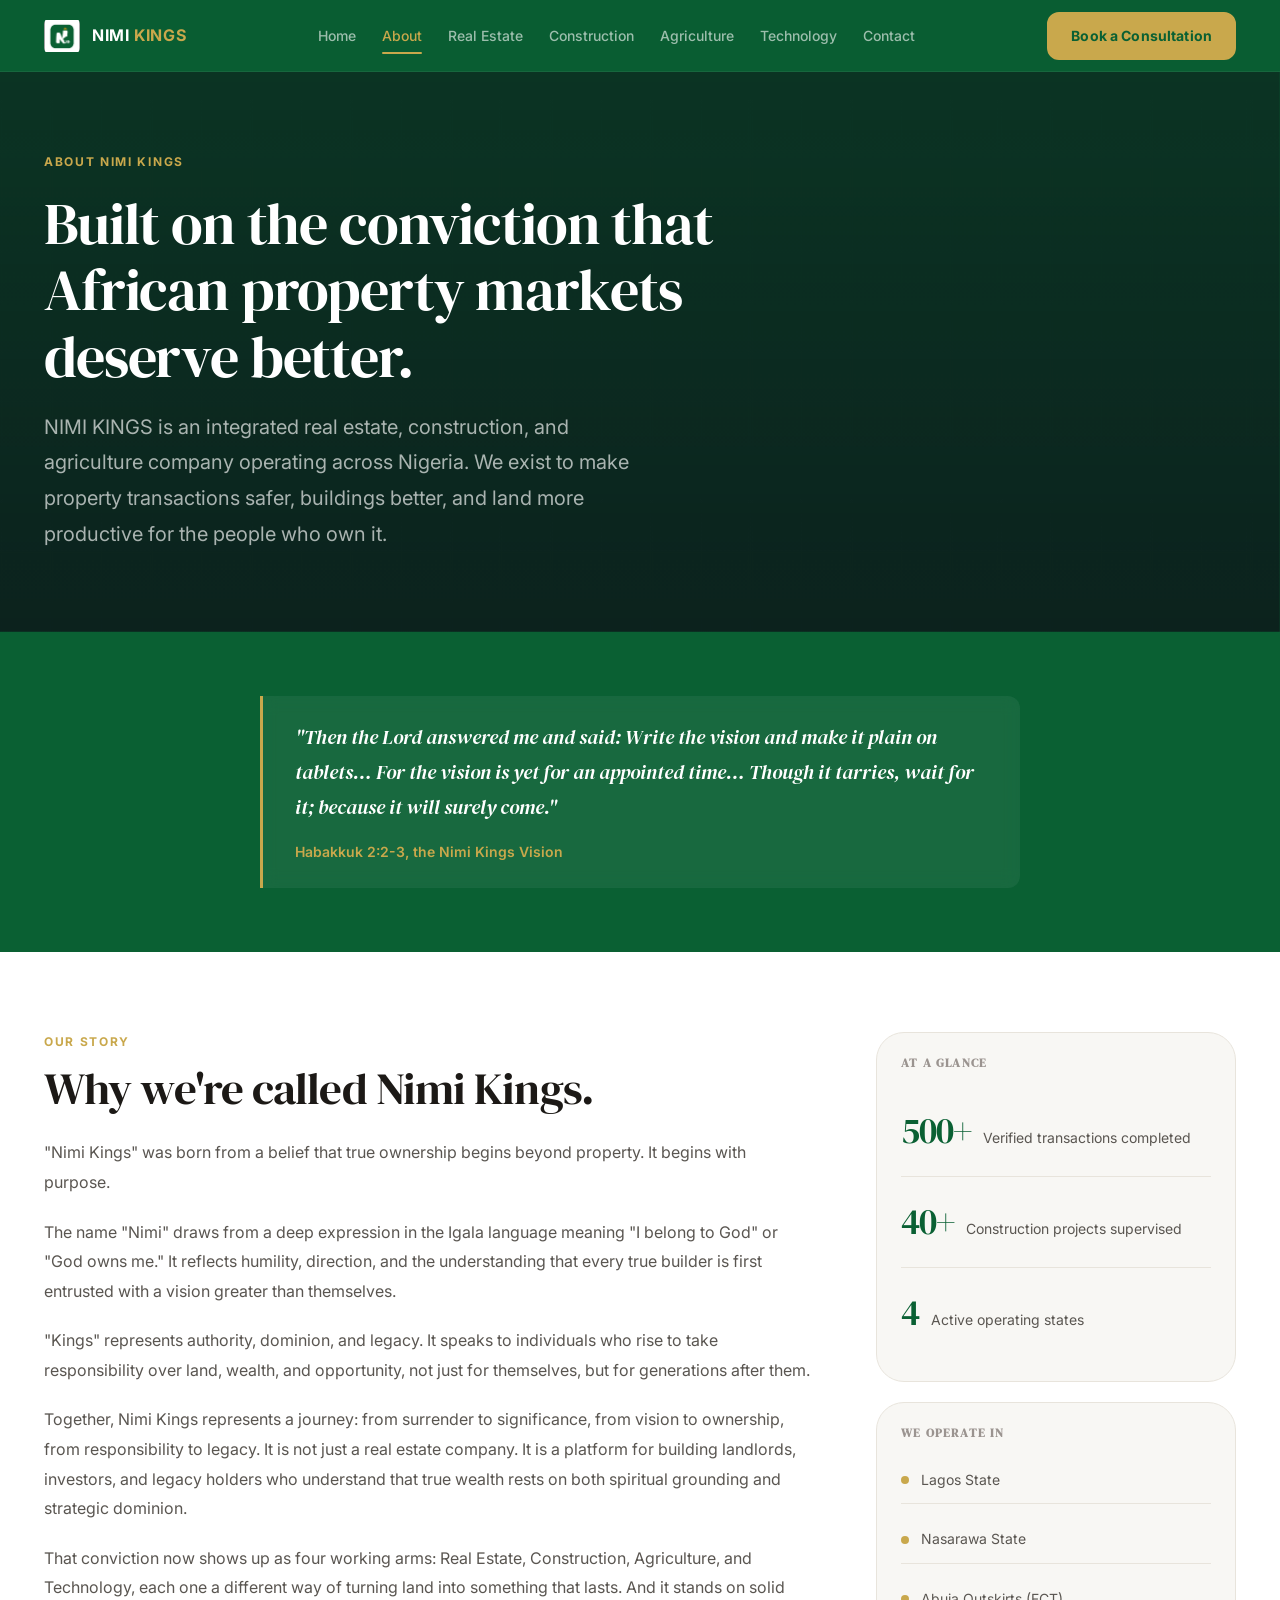
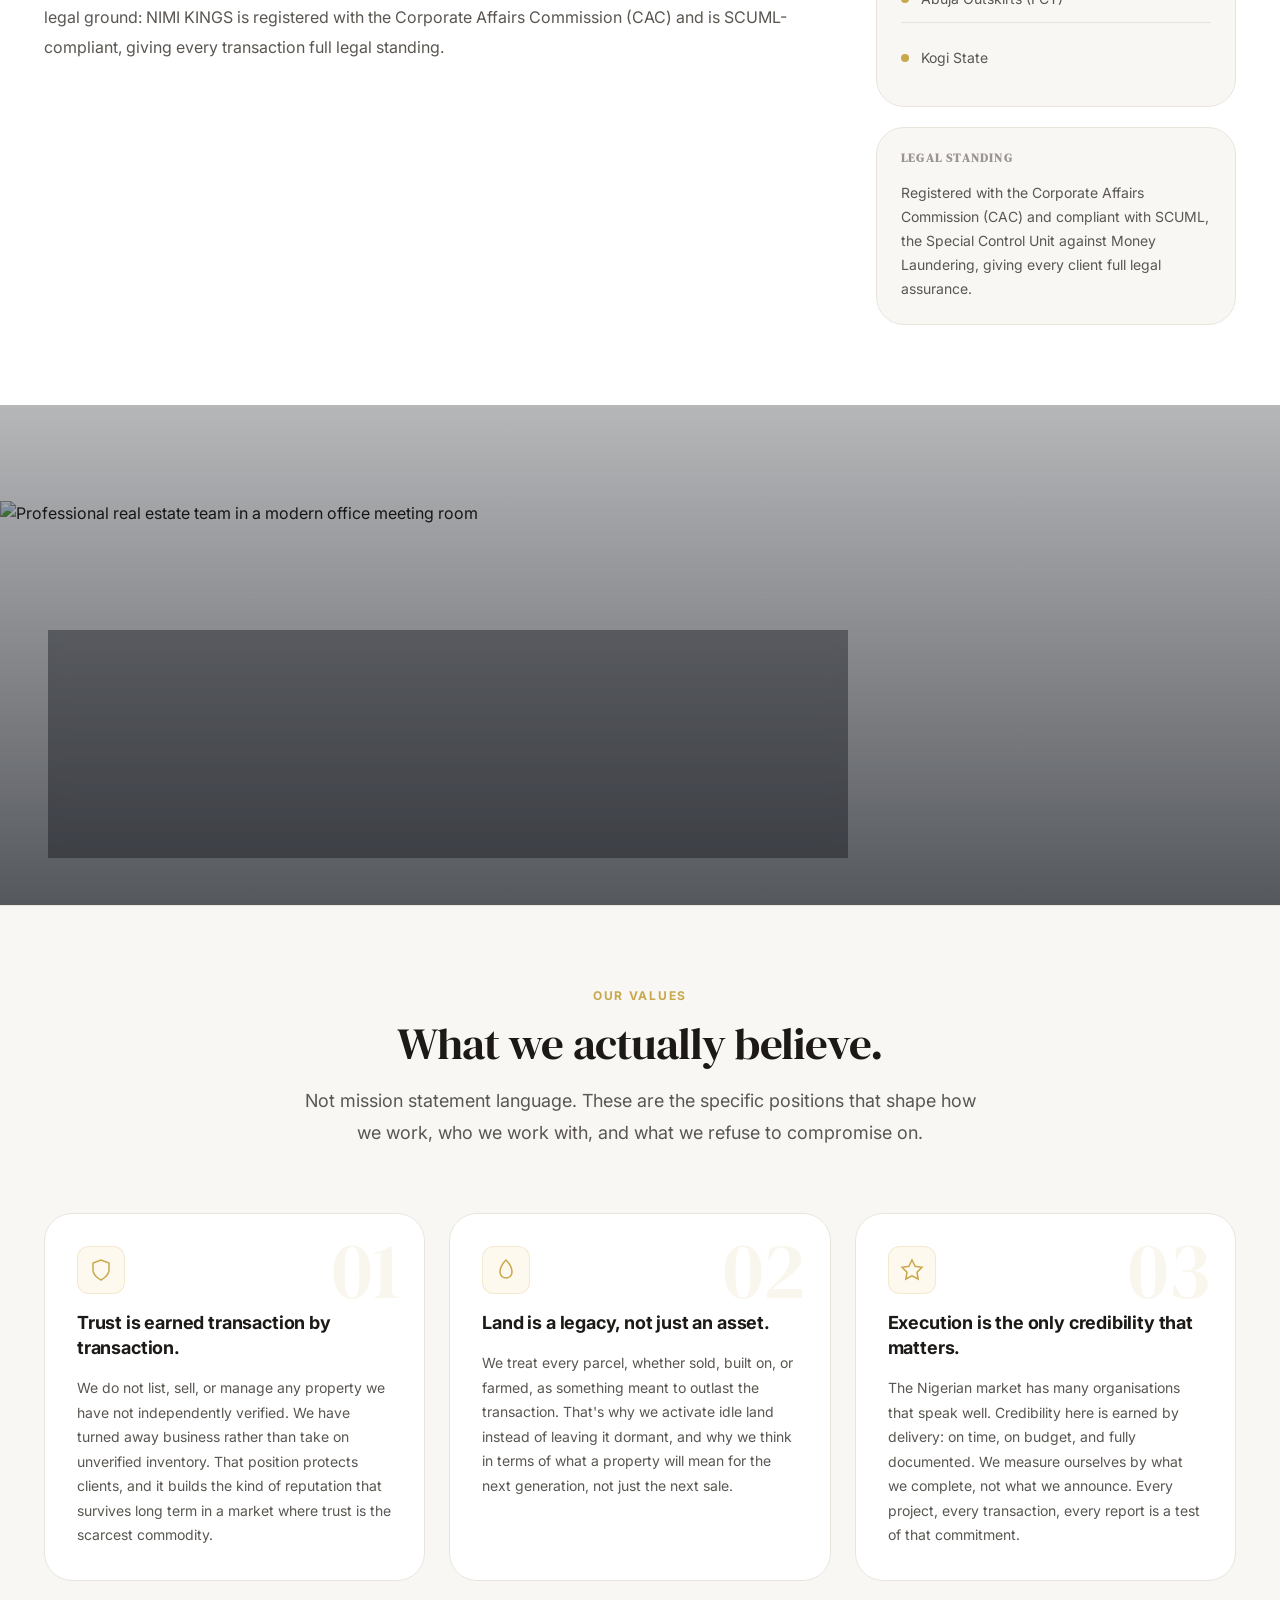
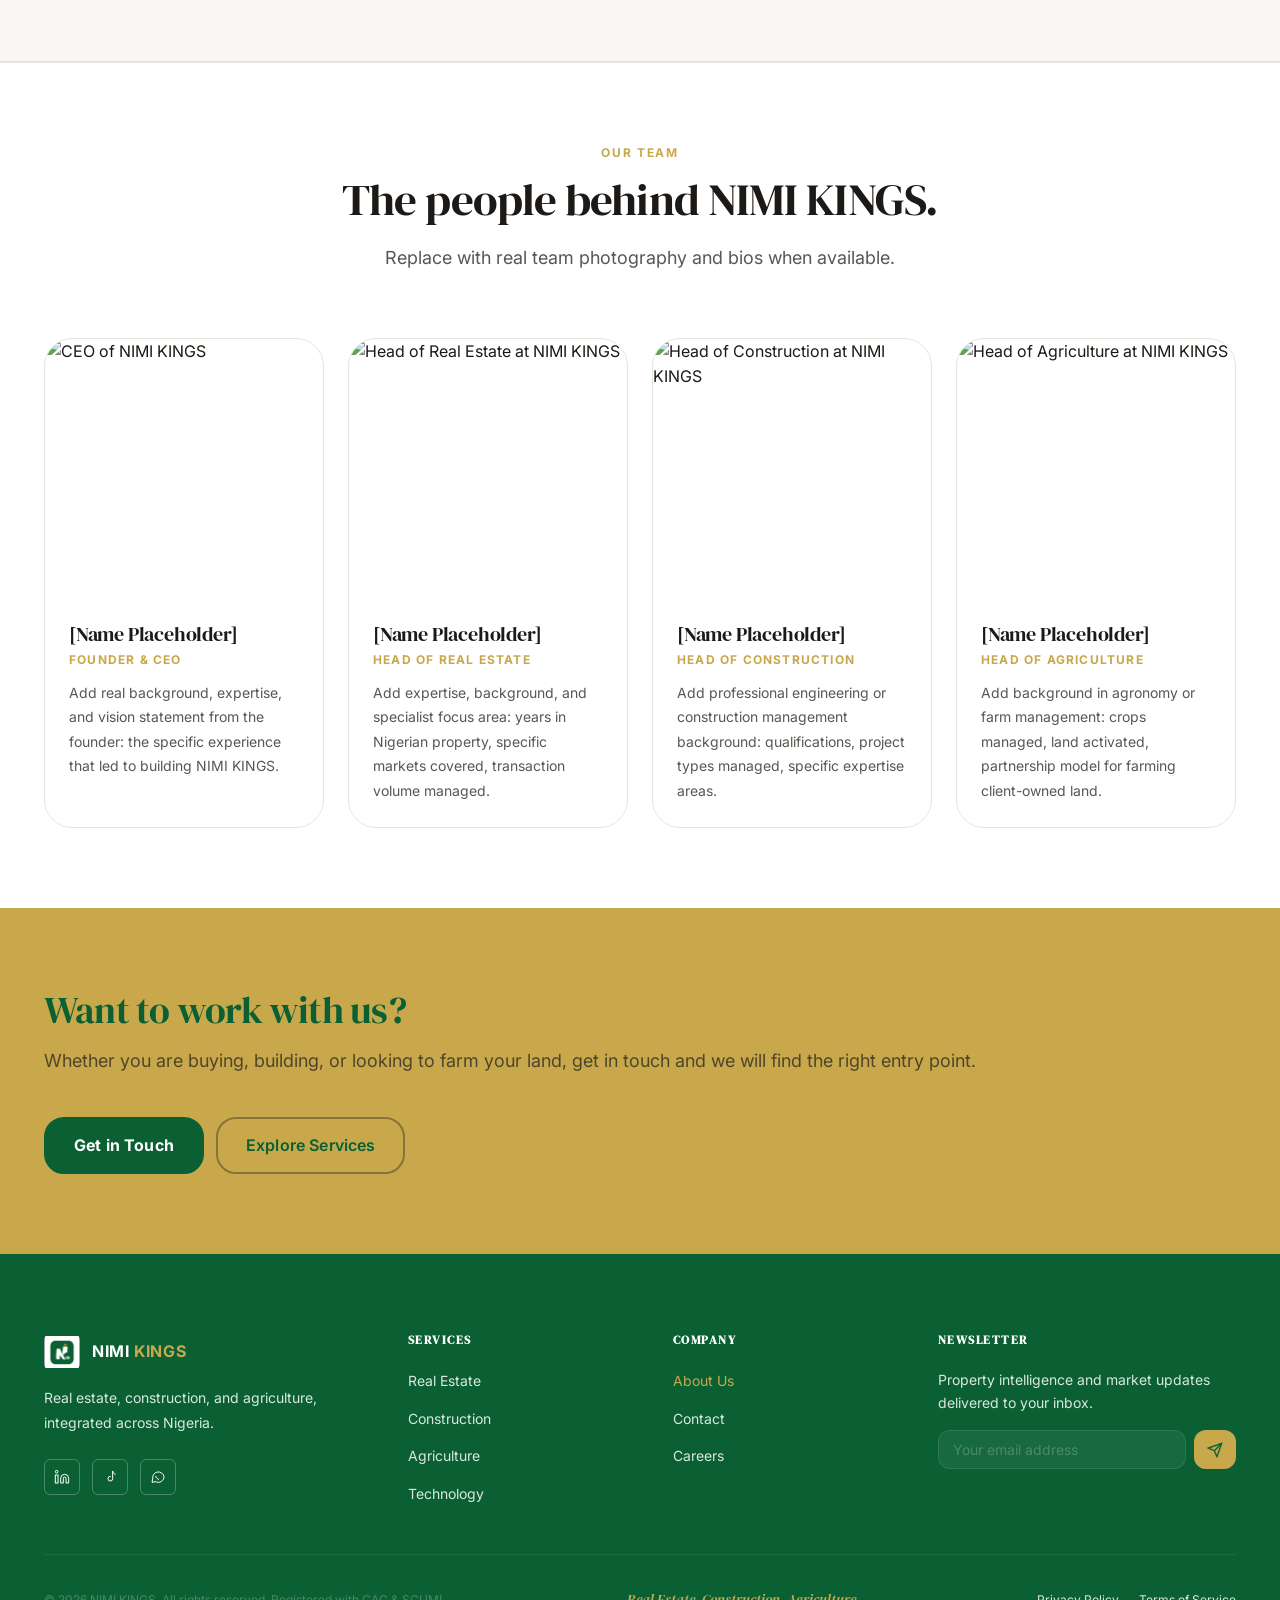
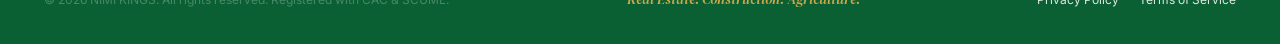
==== commit b64cc5fd: "new ui" ====
--- a/about.html
+++ b/about.html
@@ -3,8 +3,8 @@
 <head>
   <meta charset="UTF-8" />
   <meta name="viewport" content="width=device-width, initial-scale=1.0" />
-  <meta name="description" content="About NIMI KINGS — Nigeria's integrated real estate, construction, and AI intelligence company. Our story, values, team, and operating locations." />
-  <title>About — NIMI KINGS</title>
+  <meta name="description" content="About NIMI KINGS: Nigeria's integrated real estate, construction, and agriculture company. Our story, values, team, and operating locations." />
+  <title>About | NIMI KINGS</title>
   <link rel="preconnect" href="https://fonts.googleapis.com" />
   <link rel="preconnect" href="https://fonts.gstatic.com" crossorigin />
   <link href="https://fonts.googleapis.com/css2?family=DM+Serif+Display:ital@0;1&family=Inter:wght@400;500;600;700;800&display=swap" rel="stylesheet" />
@@ -12,10 +12,18 @@
 </head>
 <body>
 
+  <div class="preloader" id="preloader" aria-hidden="true">
+    <div class="preloader-inner">
+      <img src="logo.jpg" alt="" class="preloader-logo" />
+      <div class="preloader-text">NIMI <span class="logo-accent">KINGS</span></div>
+      <div class="preloader-spinner"></div>
+    </div>
+  </div>
+
   <header class="site-header" id="site-header">
     <nav class="nav-container" aria-label="Main navigation">
       <a href="index.html" class="nav-logo" aria-label="NIMI KINGS home">
-        <span class="logo-mark">NK</span>
+        <img src="logo.jpg" alt="Nimi Kings" class="logo-img" />
         <span class="logo-text">NIMI <span class="logo-accent">KINGS</span></span>
       </a>
       <ul class="nav-links" role="list">
@@ -23,7 +31,8 @@
         <li><a href="about.html" class="nav-link active" aria-current="page">About</a></li>
         <li><a href="real-estate.html" class="nav-link">Real Estate</a></li>
         <li><a href="construction.html" class="nav-link">Construction</a></li>
-        <li><a href="intelligence.html" class="nav-link">AI Intelligence</a></li>
+        <li><a href="agriculture.html" class="nav-link">Agriculture</a></li>
+        <li><a href="technology.html" class="nav-link">Technology</a></li>
         <li><a href="contact.html" class="nav-link">Contact</a></li>
       </ul>
       <div class="nav-actions">
@@ -33,20 +42,21 @@
         </button>
       </div>
     </nav>
+  </header>
     <div class="mobile-nav" id="mobile-nav" aria-hidden="true">
       <ul class="mobile-nav-links" role="list">
         <li><a href="index.html" class="mobile-nav-link">Home</a></li>
         <li><a href="about.html" class="mobile-nav-link active" aria-current="page">About</a></li>
         <li><a href="real-estate.html" class="mobile-nav-link">Real Estate</a></li>
         <li><a href="construction.html" class="mobile-nav-link">Construction</a></li>
-        <li><a href="intelligence.html" class="mobile-nav-link">AI Intelligence</a></li>
+        <li><a href="agriculture.html" class="mobile-nav-link">Agriculture</a></li>
+        <li><a href="technology.html" class="mobile-nav-link">Technology</a></li>
         <li><a href="contact.html" class="mobile-nav-link">Contact</a></li>
       </ul>
       <div class="mobile-nav-cta">
         <a href="contact.html" class="btn btn-primary btn-full">Book a Consultation</a>
       </div>
     </div>
-  </header>
 
   <main>
 
@@ -57,8 +67,18 @@
         <div class="page-hero-content animate-fade-up">
           <span class="page-hero-label">About NIMI KINGS</span>
           <h1>Built on the conviction that African property markets deserve better.</h1>
-          <p>NIMI KINGS is an integrated real estate, construction, and AI intelligence company operating across Nigeria. We exist to make property transactions safer, buildings better, and investment decisions more precise.</p>
-        </div>
+          <p>NIMI KINGS is an integrated real estate, construction, and agriculture company operating across Nigeria. We exist to make property transactions safer, buildings better, and land more productive for the people who own it.</p>
+        </div>
+      </div>
+    </section>
+
+    <!-- VISION SCRIPTURE -->
+    <section aria-label="Nimi Kings vision" style="background:var(--color-green);padding:var(--space-16) 0;">
+      <div class="container" style="display:flex;justify-content:center;">
+        <blockquote class="founder-quote animate-fade-up" style="max-width:760px;background:rgba(255,255,255,0.06);">
+          <p>"Then the Lord answered me and said: Write the vision and make it plain on tablets… For the vision is yet for an appointed time… Though it tarries, wait for it; because it will surely come."</p>
+          <footer>Habakkuk 2:2-3, the Nimi Kings Vision</footer>
+        </blockquote>
       </div>
     </section>
 
@@ -68,11 +88,12 @@
         <div class="about-story-grid">
           <div class="about-story-main animate-fade-up">
             <span class="section-label">Our Story</span>
-            <h2 class="section-title" style="margin-bottom:var(--space-6);">Why we exist.</h2>
-            <p>NIMI KINGS was founded with a clear conviction: that the Nigerian property market — and by extension, African property markets — had a trust problem more than a capital problem.</p>
-            <p>Too many buyers have lost money to unverified land. Too many construction projects have stalled due to poor management. Too many investment decisions have been made on gut feel rather than data. We exist to change each of those things simultaneously.</p>
-            <p>Our three-pillar model — Real Estate, Construction, and AI Intelligence — is not three separate businesses. It is one integrated approach. The intelligence layer informs every property we sell and every build we manage. The construction capability allows us to add value to land we help clients acquire. The real estate pipeline feeds the intelligence engine with real transaction data that improves our scoring over time.</p>
-            <p>We operate primarily across Lagos, Nasarawa, Abuja outskirts (FCT), and Kogi State — areas where land values are rapidly shifting and where the risk of misinformation is highest. We chose these corridors because that is where the need is greatest, and where our team has the deepest operational familiarity.</p>
+            <h2 class="section-title" style="margin-bottom:var(--space-6);">Why we're called Nimi Kings.</h2>
+            <p>"Nimi Kings" was born from a belief that true ownership begins beyond property. It begins with purpose.</p>
+            <p>The name "Nimi" draws from a deep expression in the Igala language meaning "I belong to God" or "God owns me." It reflects humility, direction, and the understanding that every true builder is first entrusted with a vision greater than themselves.</p>
+            <p>"Kings" represents authority, dominion, and legacy. It speaks to individuals who rise to take responsibility over land, wealth, and opportunity, not just for themselves, but for generations after them.</p>
+            <p>Together, Nimi Kings represents a journey: from surrender to significance, from vision to ownership, from responsibility to legacy. It is not just a real estate company. It is a platform for building landlords, investors, and legacy holders who understand that true wealth rests on both spiritual grounding and strategic dominion.</p>
+            <p>That conviction now shows up as four working arms: Real Estate, Construction, Agriculture, and Technology, each one a different way of turning land into something that lasts. And it stands on solid legal ground: NIMI KINGS is registered with the Corporate Affairs Commission (CAC) and is SCUML-compliant, giving every transaction full legal standing.</p>
           </div>
           <div class="about-story-sidebar animate-fade-up delay-2">
             <div class="sidebar-stats-card">
@@ -99,6 +120,10 @@
                 <li><span class="location-dot" aria-hidden="true"></span>Kogi State</li>
               </ul>
             </div>
+            <div class="sidebar-locations-card">
+              <h3 class="sidebar-card-title">Legal standing</h3>
+              <p style="font-size:var(--text-sm);color:var(--text-secondary);line-height:1.7;">Registered with the Corporate Affairs Commission (CAC) and compliant with SCUML, the Special Control Unit against Money Laundering, giving every client full legal assurance.</p>
+            </div>
           </div>
         </div>
       </div>
@@ -114,7 +139,7 @@
       <div class="team-photo-overlay">
         <blockquote class="founder-quote animate-fade-up">
           <p>"The Nigerian property market has enormous potential. It also carries enormous risk if you don't have the data, the verification capability, and the execution discipline to back every decision. We are building the infrastructure that takes risk off the table so capital can move with confidence."</p>
-          <footer>— Founder, NIMI KINGS</footer>
+          <footer>Founder, NIMI KINGS</footer>
         </blockquote>
       </div>
     </section>
@@ -139,10 +164,10 @@
           <div class="value-card animate-fade-up delay-2">
             <span class="value-num" aria-hidden="true">02</span>
             <div class="value-icon" aria-hidden="true">
-              <svg xmlns="http://www.w3.org/2000/svg" width="24" height="24" viewBox="0 0 24 24" fill="none" stroke="currentColor" stroke-width="1.5"><polyline points="22 12 18 12 15 21 9 3 6 12 2 12"/></svg>
-            </div>
-            <h4>Intelligence is infrastructure.</h4>
-            <p>We believe data and AI are not add-ons to property — they are the foundation every reliable transaction should be built on. Our intelligence engine is not a marketing tool. It is a risk reduction system, and we use it on every single deal, not just the ones where clients ask for it.</p>
+              <svg xmlns="http://www.w3.org/2000/svg" width="24" height="24" viewBox="0 0 24 24" fill="none" stroke="currentColor" stroke-width="1.5"><path d="M12 2C8 6 6 10 6 14a6 6 0 0 0 12 0c0-4-2-8-6-12z"/></svg>
+            </div>
+            <h4>Land is a legacy, not just an asset.</h4>
+            <p>We treat every parcel, whether sold, built on, or farmed, as something meant to outlast the transaction. That's why we activate idle land instead of leaving it dormant, and why we think in terms of what a property will mean for the next generation, not just the next sale.</p>
           </div>
           <div class="value-card animate-fade-up delay-3">
             <span class="value-num" aria-hidden="true">03</span>
@@ -150,7 +175,7 @@
               <svg xmlns="http://www.w3.org/2000/svg" width="24" height="24" viewBox="0 0 24 24" fill="none" stroke="currentColor" stroke-width="1.5"><polygon points="12 2 15.09 8.26 22 9.27 17 14.14 18.18 21.02 12 17.77 5.82 21.02 7 14.14 2 9.27 8.91 8.26 12 2"/></svg>
             </div>
             <h4>Execution is the only credibility that matters.</h4>
-            <p>The Nigerian market has many organisations that speak well. Credibility here is earned by delivery — on-time, on-budget, and fully documented. We measure ourselves by what we complete, not what we announce. Every project, every transaction, every report is a test of that commitment.</p>
+            <p>The Nigerian market has many organisations that speak well. Credibility here is earned by delivery: on time, on budget, and fully documented. We measure ourselves by what we complete, not what we announce. Every project, every transaction, every report is a test of that commitment.</p>
           </div>
         </div>
       </div>
@@ -172,7 +197,7 @@
             <div class="team-body">
               <h4>[Name Placeholder]</h4>
               <div class="team-role">Founder &amp; CEO</div>
-              <p class="team-bio">Add real background, expertise, and vision statement from the founder — the specific experience that led to building NIMI KINGS.</p>
+              <p class="team-bio">Add real background, expertise, and vision statement from the founder: the specific experience that led to building NIMI KINGS.</p>
             </div>
           </div>
           <div class="team-card animate-fade-up delay-2">
@@ -182,7 +207,7 @@
             <div class="team-body">
               <h4>[Name Placeholder]</h4>
               <div class="team-role">Head of Real Estate</div>
-              <p class="team-bio">Add expertise, background, and specialist focus area — years in Nigerian property, specific markets covered, transaction volume managed.</p>
+              <p class="team-bio">Add expertise, background, and specialist focus area: years in Nigerian property, specific markets covered, transaction volume managed.</p>
             </div>
           </div>
           <div class="team-card animate-fade-up delay-3">
@@ -192,7 +217,17 @@
             <div class="team-body">
               <h4>[Name Placeholder]</h4>
               <div class="team-role">Head of Construction</div>
-              <p class="team-bio">Add professional engineering or construction management background — qualifications, project types managed, specific expertise areas.</p>
+              <p class="team-bio">Add professional engineering or construction management background: qualifications, project types managed, specific expertise areas.</p>
+            </div>
+          </div>
+          <div class="team-card animate-fade-up delay-4">
+            <div class="team-img-wrap">
+              <img src="https://images.unsplash.com/photo-1500937386664-56d1dfef3854?auto=format&fit=crop&w=400&q=80" alt="Head of Agriculture at NIMI KINGS" loading="lazy" />
+            </div>
+            <div class="team-body">
+              <h4>[Name Placeholder]</h4>
+              <div class="team-role">Head of Agriculture</div>
+              <p class="team-bio">Add background in agronomy or farm management: crops managed, land activated, partnership model for farming client-owned land.</p>
             </div>
           </div>
         </div>
@@ -205,7 +240,7 @@
         <div class="home-cta-inner">
           <div>
             <h2>Want to work with us?</h2>
-            <p>Whether you are buying, building, or need an intelligence report — get in touch and we will find the right entry point.</p>
+            <p>Whether you are buying, building, or looking to farm your land, get in touch and we will find the right entry point.</p>
           </div>
           <div class="home-cta-actions">
             <a href="contact.html" class="btn btn-dark btn-lg">Get in Touch</a>
@@ -222,14 +257,14 @@
       <div class="footer-top">
         <div>
           <a href="index.html" class="nav-logo footer-logo" aria-label="NIMI KINGS home">
-            <span class="logo-mark">NK</span>
+            <img src="logo.jpg" alt="Nimi Kings" class="logo-img" />
             <span class="logo-text">NIMI <span class="logo-accent">KINGS</span></span>
           </a>
-          <p class="footer-tagline">Africa's most intelligent real estate platform. Real estate, construction, and AI intelligence — integrated.</p>
+          <p class="footer-tagline">Real estate, construction, and agriculture, integrated across Nigeria.</p>
           <div class="footer-socials" aria-label="Social media links">
-            <a href="#" class="social-link" aria-label="LinkedIn" rel="noopener noreferrer"><svg xmlns="http://www.w3.org/2000/svg" width="16" height="16" viewBox="0 0 24 24" fill="none" stroke="currentColor" stroke-width="1.5" aria-hidden="true"><path d="M16 8a6 6 0 0 1 6 6v7h-4v-7a2 2 0 0 0-2-2 2 2 0 0 0-2 2v7h-4v-7a6 6 0 0 1 6-6z"/><rect x="2" y="9" width="4" height="12"/><circle cx="4" cy="4" r="2"/></svg></a>
-            <a href="#" class="social-link" aria-label="Twitter / X" rel="noopener noreferrer"><svg xmlns="http://www.w3.org/2000/svg" width="16" height="16" viewBox="0 0 24 24" fill="none" stroke="currentColor" stroke-width="1.5" aria-hidden="true"><path d="M22 4s-.7 2.1-2 3.4c1.6 10-9.4 17.3-18 11.6 2.2.1 4.4-.6 6-2C3 15.5.5 9.6 3 5c2.2 2.6 5.6 4.1 9 4-.9-4.2 4-6.6 7-3.8 1.1 0 3-1.2 3-1.2z"/></svg></a>
-            <a href="#" class="social-link" aria-label="Instagram" rel="noopener noreferrer"><svg xmlns="http://www.w3.org/2000/svg" width="16" height="16" viewBox="0 0 24 24" fill="none" stroke="currentColor" stroke-width="1.5" aria-hidden="true"><rect x="2" y="2" width="20" height="20" rx="5" ry="5"/><path d="M16 11.37A4 4 0 1 1 12.63 8 4 4 0 0 1 16 11.37z"/><line x1="17.5" y1="6.5" x2="17.51" y2="6.5"/></svg></a>
+            <a href="https://www.linkedin.com/in/attah-jaypaul-b8595040b" class="social-link" aria-label="LinkedIn" target="_blank" rel="noopener noreferrer"><svg xmlns="http://www.w3.org/2000/svg" width="16" height="16" viewBox="0 0 24 24" fill="none" stroke="currentColor" stroke-width="1.5" aria-hidden="true"><path d="M16 8a6 6 0 0 1 6 6v7h-4v-7a2 2 0 0 0-2-2 2 2 0 0 0-2 2v7h-4v-7a6 6 0 0 1 6-6z"/><rect x="2" y="9" width="4" height="12"/><circle cx="4" cy="4" r="2"/></svg></a>
+            <a href="https://www.tiktok.com/@nimi.kings.limite" class="social-link" aria-label="TikTok" target="_blank" rel="noopener noreferrer"><svg xmlns="http://www.w3.org/2000/svg" width="16" height="16" viewBox="0 0 24 24" fill="none" stroke="currentColor" stroke-width="1.5" aria-hidden="true"><path d="M16 3v11.5a3.5 3.5 0 1 1-3-3.46"/><path d="M16 3c.3 2.6 2 4.5 4.5 4.8"/></svg></a>
+            <a href="https://wa.me/2349049653231" class="social-link" aria-label="WhatsApp" target="_blank" rel="noopener noreferrer"><svg xmlns="http://www.w3.org/2000/svg" width="16" height="16" viewBox="0 0 24 24" fill="none" stroke="currentColor" stroke-width="1.5" aria-hidden="true"><path d="M21 11.5a8.5 8.5 0 0 1-12.4 7.55L3 20l1.05-5.4A8.5 8.5 0 1 1 21 11.5z"/><path d="M8.5 10.5c.3 2.5 2.5 4.7 5 5"/></svg></a>
           </div>
         </div>
         <nav class="footer-nav" aria-label="Footer navigation">
@@ -238,7 +273,8 @@
             <ul class="footer-nav-list" role="list">
               <li><a href="real-estate.html" class="footer-link">Real Estate</a></li>
               <li><a href="construction.html" class="footer-link">Construction</a></li>
-              <li><a href="intelligence.html" class="footer-link">AI Intelligence</a></li>
+              <li><a href="agriculture.html" class="footer-link">Agriculture</a></li>
+              <li><a href="technology.html" class="footer-link">Technology</a></li>
             </ul>
           </div>
           <div>
@@ -262,8 +298,8 @@
         </nav>
       </div>
       <div class="footer-bottom">
-        <p class="footer-copy">&copy; 2026 NIMI KINGS. All rights reserved.</p>
-        <p class="footer-made">Built with intelligence.</p>
+        <p class="footer-copy">&copy; 2026 NIMI KINGS. All rights reserved. Registered with CAC &amp; SCUML.</p>
+        <p class="footer-made">Real Estate. Construction. Agriculture.</p>
         <div class="footer-legal">
           <a href="#" class="footer-link">Privacy Policy</a>
           <a href="#" class="footer-link">Terms of Service</a>
--- a/styles.css
+++ b/styles.css
@@ -1,29 +1,31 @@
 /* ============================================================
    NIMI KINGS — styles.css
-   Premium Real Estate Platform — Navy + Gold
+   Premium Real Estate Platform — Green + Gold + White
    Benchmark: Compass · Luxury Presence · Zillow
    ============================================================ */
 
 /* ===== DESIGN TOKENS ===== */
 :root {
   /* Brand */
-  --color-navy:       #0D1118;
-  --color-navy-light: #1A2540;
-  --color-navy-mid:   #243255;
+  --color-green:       #0A6033;
+  --color-green-light: #147A43;
+  --color-green-mid:   #0E5C38;
   --color-gold:       #C9A84C;
   --color-gold-light: #E8C96A;
   --color-gold-pale:  #FDF9EE;
+  --color-btn:        #0A6033;
+  --color-btn-light:  #147A43;
 
   /* Backgrounds */
   --bg-base:     #FFFFFF;
   --bg-surface:  #F8F7F4;
   --bg-elevated: #F0EDE6;
-  --bg-dark:     #0D1118;
-  --bg-dark-2:   #1A2540;
+  --bg-dark:     #0A6033;
+  --bg-dark-2:   #147A43;
 
   /* Legacy accent aliases (keep JS/HTML compat) */
-  --accent:       #0D1118;
-  --accent-hover: #1A2540;
+  --accent:       #0A6033;
+  --accent-hover: #147A43;
   --accent-light: #FDF9EE;
   --accent-mid:   #C9A84C;
 
@@ -108,7 +110,64 @@
   border-radius: var(--radius-sm);
 }
 
-::selection { background: rgba(201,168,76,0.18); color: var(--color-navy); }
+::selection { background: rgba(201,168,76,0.18); color: var(--color-green); }
+
+/* ============================================================
+   PRELOADER
+   ============================================================ */
+.preloader {
+  position: fixed;
+  inset: 0;
+  z-index: 9999;
+  background: var(--color-green);
+  display: flex;
+  align-items: center;
+  justify-content: center;
+  transition: opacity 0.6s ease, visibility 0.6s ease;
+}
+.preloader-inner {
+  display: flex;
+  flex-direction: column;
+  align-items: center;
+  gap: var(--space-5);
+}
+.preloader-logo {
+  width: 64px; height: 64px;
+  border-radius: var(--radius-md);
+  object-fit: contain;
+  animation: preloader-pulse 1.6s ease-in-out infinite;
+}
+.preloader-text {
+  font-family: var(--font-sans);
+  font-size: var(--text-lg);
+  font-weight: 700;
+  letter-spacing: 0.08em;
+  text-transform: uppercase;
+  color: #FFFFFF;
+}
+.preloader-text .logo-accent { color: var(--color-gold); }
+.preloader-spinner {
+  width: 30px; height: 30px;
+  border: 3px solid rgba(255,255,255,0.15);
+  border-top-color: var(--color-gold);
+  border-radius: 50%;
+  animation: preloader-spin 0.9s linear infinite;
+}
+.preloader.preloader-hide {
+  opacity: 0;
+  visibility: hidden;
+  pointer-events: none;
+}
+@keyframes preloader-pulse {
+  0%, 100% { transform: scale(1); }
+  50%      { transform: scale(1.08); }
+}
+@keyframes preloader-spin {
+  to { transform: rotate(360deg); }
+}
+@media (prefers-reduced-motion: reduce) {
+  .preloader-logo, .preloader-spinner { animation: none; }
+}
 
 /* ===== LAYOUT ===== */
 .container {
@@ -150,39 +209,39 @@
   text-decoration: none;
 }
 
-/* Gold primary — the flagship button */
+/* Navy primary — the flagship button */
 .btn-primary,
 .btn-gold {
-  background: var(--color-gold);
-  color: var(--color-navy);
-  border-color: var(--color-gold);
+  background: var(--color-btn);
+  color: #FFFFFF;
+  border-color: var(--color-btn);
   font-weight: 700;
 }
 .btn-primary:hover,
 .btn-gold:hover {
-  background: var(--color-gold-light);
-  border-color: var(--color-gold-light);
+  background: var(--color-btn-light);
+  border-color: var(--color-btn-light);
   transform: translateY(-1px);
-  box-shadow: 0 6px 20px rgba(201,168,76,0.30);
+  box-shadow: 0 6px 20px rgba(10,96,51,0.35);
 }
 
 /* Dark button — navy bg white text */
 .btn-dark {
-  background: var(--color-navy);
+  background: var(--color-green);
   color: #FFFFFF;
-  border-color: var(--color-navy);
+  border-color: var(--color-green);
   font-weight: 700;
 }
 .btn-dark:hover {
-  background: var(--color-navy-light);
-  border-color: var(--color-navy-light);
+  background: var(--color-green-light);
+  border-color: var(--color-green-light);
   transform: translateY(-1px);
 }
 
 /* White button — for use on dark/gold backgrounds */
 .btn-white {
   background: #FFFFFF;
-  color: var(--color-navy);
+  color: var(--color-green);
   border-color: #FFFFFF;
   font-weight: 700;
 }
@@ -192,17 +251,17 @@
   transform: translateY(-1px);
 }
 
-/* Ghost gold — gold border, gold text, transparent */
+/* Ghost navy — navy border, navy text, transparent */
 .btn-outline,
 .btn-ghost-gold {
   background: transparent;
-  color: var(--color-gold);
-  border-color: var(--color-gold);
+  color: var(--color-btn);
+  border-color: var(--color-btn);
 }
 .btn-outline:hover,
 .btn-ghost-gold:hover {
-  background: var(--color-gold);
-  color: var(--color-navy);
+  background: var(--color-btn);
+  color: #FFFFFF;
   transform: translateY(-1px);
 }
 
@@ -222,11 +281,11 @@
 /* Ghost dark — for gold/light backgrounds */
 .btn-ghost-dark {
   background: transparent;
-  color: var(--color-navy);
+  color: var(--color-green);
   border-color: rgba(13,17,24,0.35);
 }
 .btn-ghost-dark:hover {
-  border-color: var(--color-navy);
+  border-color: var(--color-green);
   background: rgba(13,17,24,0.06);
 }
 
@@ -262,7 +321,7 @@
 .section-subtitle { font-size: var(--text-lg); color: var(--text-secondary); line-height: 1.78; }
 
 /* Dark section utility */
-.section-dark { background: var(--color-navy); }
+.section-dark { background: var(--color-green); }
 .section-dark h2, .section-dark h3 { color: #FFFFFF; }
 .section-dark p { color: rgba(255,255,255,0.60); }
 
@@ -287,12 +346,44 @@
   background-position: center;
   background-repeat: no-repeat;
   z-index: 0;
+  animation: bg-drift 28s ease-in-out infinite;
+  will-change: transform, background-position;
 }
 .hero-img-layer::after {
   content: '';
   position: absolute;
   inset: 0;
   background: linear-gradient(to bottom, rgba(13,17,24,0.52) 0%, rgba(13,17,24,0.78) 100%);
+}
+
+/* ===== MOVING PARTS: subtle background drift + gentle float ===== */
+@keyframes bg-drift {
+  0%   { background-position: 50% 50%; transform: scale(1.02); }
+  50%  { background-position: 56% 44%; transform: scale(1.08); }
+  100% { background-position: 50% 50%; transform: scale(1.02); }
+}
+@keyframes gentle-float {
+  0%, 100% { transform: translateY(0); }
+  50%      { transform: translateY(-6px); }
+}
+.service-icon,
+.value-icon,
+.contact-info-icon,
+.step-circle {
+  animation: gentle-float 5s ease-in-out infinite;
+}
+.service-card:nth-child(2n) .service-icon,
+.value-card:nth-child(2n) .value-icon { animation-delay: 0.6s; }
+.service-card:nth-child(3n) .service-icon { animation-delay: 1.2s; }
+
+@media (prefers-reduced-motion: reduce) {
+  .hero-img-layer,
+  .service-icon,
+  .value-icon,
+  .contact-info-icon,
+  .step-circle {
+    animation: none;
+  }
 }
 
 /* ===== CARD IMAGES ===== */
@@ -327,7 +418,7 @@
   top: 0; left: 0; right: 0;
   z-index: 100;
   height: var(--nav-height);
-  background: rgba(13,17,24,0.94);
+  background: rgba(10,96,51,0.94);
   backdrop-filter: blur(20px);
   -webkit-backdrop-filter: blur(20px);
   border-bottom: 1px solid rgba(255,255,255,0.06);
@@ -357,7 +448,7 @@
 .logo-mark {
   width: 36px; height: 36px;
   background: var(--color-gold);
-  color: var(--color-navy);
+  color: var(--color-green);
   border-radius: var(--radius-sm);
   display: flex;
   align-items: center;
@@ -365,6 +456,12 @@
   font-family: var(--font-display);
   font-size: var(--text-lg);
   font-weight: 400;
+  flex-shrink: 0;
+}
+.logo-img {
+  width: 36px; height: 36px;
+  border-radius: var(--radius-sm);
+  object-fit: contain;
   flex-shrink: 0;
 }
 .logo-text {
@@ -418,6 +515,19 @@
 .nav-cta { display: none; }
 @media (min-width: 900px) { .nav-cta { display: inline-flex; } }
 
+/* CTA buttons that sit on the green header/drawer need gold, not green, to stay visible */
+.nav-cta,
+.mobile-nav-cta .btn {
+  background: var(--color-gold);
+  color: var(--color-green);
+  border-color: var(--color-gold);
+}
+.nav-cta:hover,
+.mobile-nav-cta .btn:hover {
+  background: var(--color-gold-light);
+  border-color: var(--color-gold-light);
+}
+
 .mobile-menu-toggle {
   display: flex;
   flex-direction: column;
@@ -445,18 +555,21 @@
 
 .mobile-nav {
   position: fixed;
-  top: var(--nav-height);
-  left: 0; right: 0;
-  background: var(--color-navy);
-  border-bottom: 1px solid rgba(255,255,255,0.06);
-  padding: var(--space-4) var(--container-pad) var(--space-6);
-  transform: translateY(-110%);
+  top: 0;
+  right: 0;
+  bottom: 0;
+  width: min(300px, 82vw);
+  background: var(--color-green);
+  border-left: 1px solid rgba(255,255,255,0.08);
+  padding: calc(var(--nav-height) + var(--space-4)) var(--container-pad) var(--space-6);
+  transform: translateX(100%);
   opacity: 0;
+  overflow-y: auto;
   transition: transform var(--transition-slow), opacity var(--transition-slow);
   z-index: 99;
-  box-shadow: 0 8px 32px rgba(0,0,0,0.4);
-}
-.mobile-nav.open { transform: translateY(0); opacity: 1; }
+  box-shadow: -8px 0 32px rgba(0,0,0,0.4);
+}
+.mobile-nav.open { transform: translateX(0); opacity: 1; }
 
 .mobile-nav-links { display: flex; flex-direction: column; gap: var(--space-1); }
 .mobile-nav-link {
@@ -473,13 +586,27 @@
 .mobile-nav-link.active { color: var(--color-gold); }
 .mobile-nav-cta { display: flex; margin-top: var(--space-4); width: 100%; justify-content: center; }
 
-@media (min-width: 900px) { .mobile-nav { display: none; } }
+.mobile-nav-backdrop {
+  position: fixed;
+  inset: 0;
+  background: rgba(0,0,0,0.45);
+  opacity: 0;
+  pointer-events: none;
+  z-index: 98;
+  transition: opacity var(--transition-slow);
+}
+.mobile-nav-backdrop.visible { opacity: 1; pointer-events: auto; }
+
+@media (min-width: 900px) {
+  .mobile-nav { display: none; }
+  .mobile-nav-backdrop { display: none; }
+}
 
 /* ============================================================
    PAGE HERO (inner pages — 60vh)
    ============================================================ */
 .page-hero {
-  background: var(--color-navy);
+  background: var(--color-green);
   min-height: 60vh;
   padding: calc(var(--nav-height) + var(--space-20)) 0 var(--space-20);
   position: relative;
@@ -526,7 +653,7 @@
    HOME HERO — Centered full-bleed
    ============================================================ */
 .hero {
-  background: var(--color-navy);
+  background: var(--color-green);
   min-height: 100vh;
   display: flex;
   flex-direction: column;
@@ -588,6 +715,7 @@
   color: var(--color-gold);
 }
 .hero-headline .accent-word { color: var(--color-gold); }
+.hero-headline-4 { font-size: clamp(2.2rem, 6vw, 3.7rem); }
 
 .hero-sub {
   font-size: clamp(var(--text-base), 2vw, var(--text-xl));
@@ -670,7 +798,7 @@
 }
 .search-tab:hover { color: var(--text-primary); background: var(--bg-surface); }
 .search-tab.active {
-  color: var(--color-navy);
+  color: var(--color-green);
   background: var(--bg-surface);
 }
 .search-divider {
@@ -718,7 +846,7 @@
   font-size: clamp(2.2rem, 4vw, var(--text-7xl));
   font-weight: 400;
   letter-spacing: -0.03em;
-  color: var(--color-navy);
+  color: var(--color-green);
   line-height: 1;
 }
 .stat-label {
@@ -743,7 +871,7 @@
 
 .pillars-grid {
   display: grid;
-  grid-template-columns: repeat(3, 1fr);
+  grid-template-columns: repeat(4, 1fr);
   gap: var(--space-6);
 }
 
@@ -844,7 +972,7 @@
 }
 .pillar-card:hover::before { transform: scaleX(1); }
 
-.pillar-card-featured { background: var(--color-navy); border-color: var(--color-navy); }
+.pillar-card-featured { background: var(--color-green); border-color: var(--color-green); }
 .pillar-card-featured::before { background: var(--color-gold); }
 .pillar-card-featured .pillar-title,
 .pillar-card-featured .pillar-desc,
@@ -914,7 +1042,7 @@
    HOW IT WORKS
    ============================================================ */
 .how-it-works {
-  background: var(--color-navy);
+  background: var(--color-green);
   border-top: none;
   border-bottom: none;
 }
@@ -958,7 +1086,7 @@
 .how-step-num {
   width: 40px; height: 40px;
   background: var(--color-gold);
-  color: var(--color-navy);
+  color: var(--color-green);
   border-radius: 50%;
   display: flex;
   align-items: center;
@@ -1040,7 +1168,7 @@
 }
 .author-avatar {
   width: 48px; height: 48px;
-  background: var(--color-navy);
+  background: var(--color-green);
   color: var(--color-gold);
   border-radius: 50%;
   display: flex;
@@ -1107,7 +1235,7 @@
   flex-wrap: wrap;
 }
 .home-cta h2 {
-  color: var(--color-navy);
+  color: var(--color-green);
   font-size: clamp(1.6rem, 3vw, 2.5rem);
 }
 .home-cta p {
@@ -1381,7 +1509,7 @@
 .process-step:hover .step-circle {
   border-color: var(--color-gold);
   background: var(--color-gold);
-  color: var(--color-navy);
+  color: var(--color-green);
 }
 .step-num-label {
   font-size: 10px;
@@ -1454,7 +1582,7 @@
 
 /* Construction stats band */
 .construction-stats {
-  background: var(--color-navy);
+  background: var(--color-green);
   padding: var(--space-20) 0;
   position: relative;
   overflow: hidden;
@@ -1538,7 +1666,7 @@
   padding: var(--space-20) 0;
 }
 .dashboard-mockup {
-  background: var(--color-navy);
+  background: var(--color-green);
   border-radius: var(--radius-xl);
   overflow: hidden;
   border: 1px solid rgba(255,255,255,0.07);
@@ -1578,7 +1706,7 @@
   background: rgba(255,255,255,0.05);
 }
 .dash-panel {
-  background: var(--color-navy);
+  background: var(--color-green);
   padding: var(--space-6);
 }
 .dash-panel-label {
@@ -1663,7 +1791,7 @@
   gap: var(--space-5);
 }
 .ai-cap-card {
-  background: var(--color-navy);
+  background: var(--color-green);
   border: 1px solid rgba(255,255,255,0.06);
   border-top: 3px solid transparent;
   border-radius: var(--radius-xl);
@@ -1700,7 +1828,7 @@
 
 /* Data sources band */
 .data-sources-band {
-  background: var(--color-navy);
+  background: var(--color-green);
   padding: var(--space-20) 0;
   position: relative;
   overflow: hidden;
@@ -1785,7 +1913,7 @@
   font-family: var(--font-display);
   font-size: var(--text-4xl);
   font-weight: 400;
-  color: var(--color-navy);
+  color: var(--color-green);
   letter-spacing: -0.03em;
 }
 .sidebar-stat-label { font-size: var(--text-sm); color: var(--text-secondary); }
@@ -1796,7 +1924,7 @@
   gap: var(--space-4);
   margin-top: var(--space-6);
 }
-.sidebar-stat-num   { font-family: var(--font-display); font-size: var(--text-3xl); font-weight: 400; color: var(--color-navy); }
+.sidebar-stat-num   { font-family: var(--font-display); font-size: var(--text-3xl); font-weight: 400; color: var(--color-green); }
 .sidebar-stat-note  { font-size: 10px; color: var(--text-muted); font-style: italic; }
 
 .sidebar-locations {
@@ -1921,7 +2049,7 @@
 .team-section { background: var(--bg-base); border-top: 1px solid var(--border); padding: var(--space-20) 0; }
 .team-grid {
   display: grid;
-  grid-template-columns: repeat(3, 1fr);
+  grid-template-columns: repeat(4, 1fr);
   gap: var(--space-6);
 }
 .team-card {
@@ -1973,7 +2101,7 @@
 
 /* Dark navy info card */
 .contact-info-card {
-  background: var(--color-navy);
+  background: var(--color-green);
   border: 1px solid rgba(255,255,255,0.06);
   border-radius: var(--radius-xl);
   padding: var(--space-8);
@@ -2048,7 +2176,7 @@
 .contact-links-card a:hover { gap: var(--space-3); }
 
 .contact-response-card {
-  background: var(--color-navy);
+  background: var(--color-green);
   border-radius: var(--radius-xl);
   padding: var(--space-6);
   display: flex;
@@ -2219,7 +2347,7 @@
    VERIFICATION BAND (Real Estate)
    ============================================================ */
 .verification-band {
-  background: var(--color-navy);
+  background: var(--color-green);
   padding: var(--space-20) 0;
   position: relative;
   overflow: hidden;
@@ -2282,7 +2410,7 @@
    FOOTER
    ============================================================ */
 .site-footer {
-  background: var(--color-navy);
+  background: var(--color-green);
   color: rgba(255,255,255,0.65);
   padding: var(--space-20) 0 var(--space-8);
 }
@@ -2299,19 +2427,19 @@
 .footer-logo .logo-accent { color: var(--color-gold); }
 .footer-tagline {
   font-size: var(--text-sm);
-  color: rgba(255,255,255,0.38);
+  color: rgba(255,255,255,0.85);
   line-height: 1.75;
   margin-bottom: var(--space-6);
 }
 .footer-socials { display: flex; gap: var(--space-3); }
 .social-link {
   width: 36px; height: 36px;
-  border: 1px solid rgba(255,255,255,0.10);
+  border: 1px solid rgba(255,255,255,0.25);
   border-radius: var(--radius-sm);
   display: flex;
   align-items: center;
   justify-content: center;
-  color: rgba(255,255,255,0.38);
+  color: #FFFFFF;
   transition: all var(--transition-fast);
   text-decoration: none;
 }
@@ -2330,13 +2458,13 @@
   font-weight: 700;
   letter-spacing: 0.12em;
   text-transform: uppercase;
-  color: rgba(255,255,255,0.50);
+  color: #FFFFFF;
   margin-bottom: var(--space-5);
 }
 .footer-nav-list { display: flex; flex-direction: column; gap: var(--space-3); }
 .footer-link {
   font-size: var(--text-sm);
-  color: rgba(255,255,255,0.38);
+  color: rgba(255,255,255,0.85);
   transition: color var(--transition-fast);
   text-decoration: none;
 }
@@ -2344,7 +2472,7 @@
 .footer-link.active { color: var(--color-gold); }
 .footer-newsletter-desc {
   font-size: var(--text-sm);
-  color: rgba(255,255,255,0.38);
+  color: rgba(255,255,255,0.85);
   line-height: 1.65;
   margin-bottom: var(--space-4);
 }
@@ -2369,7 +2497,7 @@
   display: flex;
   align-items: center;
   justify-content: center;
-  color: var(--color-navy);
+  color: var(--color-green);
   flex-shrink: 0;
   transition: background var(--transition-fast);
   border: none;
@@ -2410,6 +2538,8 @@
   .dash-body               { grid-template-columns: 1fr 1fr; }
   .contact-layout          { grid-template-columns: 1fr; }
   .about-story-inner       { grid-template-columns: 1fr; }
+  .team-grid               { grid-template-columns: repeat(2, 1fr); }
+  .pillars-grid            { grid-template-columns: repeat(2, 1fr); }
   .about-story-grid        { grid-template-columns: 1fr; }
   .about-story-sidebar     { position: static; }
   .verification-inner      { grid-template-columns: 1fr; }
@@ -2495,215 +2625,3 @@
   .page-hero h1 { font-size: clamp(1.8rem, 6vw, 2.5rem); }
 }
 
-/* ============================================================
-   ACCENT COLOUR SWAP — gold → navy (light bg) / white (dark bg)
-   Exempted: .logo-mark  and .logo-accent keep var(--color-gold)
-   ============================================================ */
-
-/* 1 · Primary / ghost-gold buttons — solid white */
-.btn-primary,
-.btn-gold {
-  background: #FFFFFF;
-  color: #1B3A6B;
-  border-color: #FFFFFF;
-}
-.btn-primary:hover,
-.btn-gold:hover {
-  background: rgba(255,255,255,0.88);
-  border-color: rgba(255,255,255,0.88);
-  color: #1B3A6B;
-}
-.btn-ghost-gold {
-  color: #FFFFFF;
-  border-color: rgba(255,255,255,0.45);
-  background: transparent;
-}
-.btn-ghost-gold:hover {
-  background: rgba(255,255,255,0.10);
-  color: #FFFFFF;
-  border-color: rgba(255,255,255,0.70);
-}
-
-/* 2 · Gold CTA band → navy */
-.home-cta { background: var(--color-navy); }
-.home-cta h2 { color: #FFFFFF; }
-.home-cta p  { color: rgba(255,255,255,0.55); }
-/* Buttons on the navy CTA band */
-.home-cta .btn-dark {
-  background: #FFFFFF;
-  color: #1B3A6B;
-  border-color: #FFFFFF;
-}
-.home-cta .btn-dark:hover {
-  background: rgba(255,255,255,0.88);
-  border-color: rgba(255,255,255,0.88);
-  color: #1B3A6B;
-}
-.home-cta .btn-ghost-dark {
-  color: rgba(255,255,255,0.78);
-  border-color: rgba(255,255,255,0.28);
-  background: transparent;
-}
-.home-cta .btn-ghost-dark:hover {
-  background: rgba(255,255,255,0.08);
-  color: #FFFFFF;
-  border-color: rgba(255,255,255,0.50);
-}
-
-/* 3 · Section labels / eyebrows — navy blue on light, readable on dark */
-.section-label, .eyebrow { color: #1B3A6B; }
-
-/* Override for dark-background sections */
-.how-it-works .section-label,
-.data-sources-band .section-label,
-.construction-stats .section-label,
-.ai-caps-section .section-label,
-.home-cta .section-label,
-.hero-section .section-label { color: rgba(255,255,255,0.42); }
-
-/* 4 · Nav active / hover — keep visible on dark nav glass */
-.nav-link:hover      { color: rgba(255,255,255,0.95); }
-.nav-link.active     { color: #FFFFFF; }
-.nav-link.active::after { background: #FFFFFF; }
-.mobile-nav-link:hover  { color: #FFFFFF; background: rgba(255,255,255,0.05); }
-.mobile-nav-link.active { color: #FFFFFF; }
-
-/* 5 · Hero badge (on dark hero) */
-.hero-badge {
-  border-color: rgba(255,255,255,0.30);
-  color: rgba(255,255,255,0.82);
-}
-.badge-dot { background: rgba(255,255,255,0.70); }
-
-/* 6 · Hero headline italic/accent (on dark hero) */
-.hero-headline em,
-.hero-headline .accent-word { color: #FFFFFF; }
-
-/* 7 · Pillar icons (on light bg cards) */
-.pillar-icon {
-  background: rgba(27,58,107,0.07);
-  border-color: rgba(27,58,107,0.14);
-  color: #1B3A6B;
-}
-/* Featured card override — icon sits on dark navy bg */
-.pillar-card-featured .pillar-icon {
-  background: rgba(255,255,255,0.08);
-  border-color: rgba(255,255,255,0.12);
-  color: rgba(255,255,255,0.80);
-}
-.pillar-card-featured .pillar-cta   { color: rgba(255,255,255,0.80); }
-.pillar-card-featured .pillar-list li::before { background: rgba(255,255,255,0.55); }
-
-/* 8 · Pillar image card CTA link (on light bg) */
-.pillar-img-cta { color: #1B3A6B; }
-
-/* 9 · Featured listings header "View all" (on light bg) */
-.feat-view-all { color: #1B3A6B; }
-
-/* 10 · Listing tag accent (on light bg) */
-.listing-tag-accent {
-  border-color: rgba(27,58,107,0.20);
-  color: #1B3A6B;
-  background: rgba(27,58,107,0.05);
-}
-.metric-value-accent { color: #1B3A6B; }
-
-/* 11 · How-it-works step numbers (on dark navy section bg) */
-.how-step-num {
-  background: rgba(255,255,255,0.08);
-  border-color: rgba(255,255,255,0.10);
-  color: rgba(255,255,255,0.80);
-}
-
-/* 12 · Construction process step (on light bg) */
-.process-step:hover .step-circle {
-  background: #1B3A6B;
-  border-color: #1B3A6B;
-  color: #FFFFFF;
-}
-.step-num-label { color: #1B3A6B; }
-
-/* 13 · Project type tag (on light card bg) */
-.project-type-tag { color: #1B3A6B; }
-
-/* 14 · Construction stats numbers (on dark navy bg) */
-.c-stat-num { color: #FFFFFF; }
-
-/* 15 · Intelligence dashboard (all on dark navy bg) */
-.intel-card-blue .intel-card-value { color: #FFFFFF; }
-.dash-live  { color: #4ADE80; }
-.live-pulse { background: #4ADE80; }
-.dash-score { color: #FFFFFF; }
-.risk-bar-fill { background: rgba(255,255,255,0.45); }
-/* verify-badge-warn keeps gold — it is a semantic warning colour */
-
-/* 16 · AI capability cards (on dark navy bg) */
-.ai-cap-card:hover { border-top-color: rgba(255,255,255,0.18); }
-.ai-cap-icon {
-  background: rgba(255,255,255,0.06);
-  border-color: rgba(255,255,255,0.10);
-  color: rgba(255,255,255,0.78);
-}
-
-/* 17 · Contact sidebar icons (on dark navy cards) */
-.contact-info-icon {
-  background: rgba(255,255,255,0.07);
-  border-color: rgba(255,255,255,0.10);
-  color: rgba(255,255,255,0.72);
-}
-a.contact-info-val:hover { color: #FFFFFF; }
-
-/* 18 · Contact links card (on light bg) */
-.contact-links-card a { color: #1B3A6B; }
-
-/* 19 · Response card icon (on dark navy bg) */
-.response-card-icon { color: rgba(255,255,255,0.65); }
-
-/* 20 · Form focus accents (on light form bg) */
-.form-input:focus { border-bottom-color: #1B3A6B; }
-.form-textarea:focus {
-  border-color: #1B3A6B;
-  box-shadow: 0 0 0 3px rgba(27,58,107,0.09);
-}
-.form-select:focus  { border-color: #1B3A6B; }
-.form-privacy-note a { color: #1B3A6B; }
-
-/* 21 · FAQ (on light bg) */
-.faq-item[open]       { border-left-color: #1B3A6B; }
-.faq-question::after  { color: #1B3A6B; }
-
-/* 22 · Founder quote (overlaid on photo, dark) */
-.founder-quote       { border-left-color: rgba(255,255,255,0.38); }
-.founder-quote footer { color: rgba(255,255,255,0.58); }
-
-/* 23 · Value cards (on light bg) */
-.value-num { color: rgba(27,58,107,0.07); }
-.value-icon {
-  background: rgba(27,58,107,0.06);
-  border-color: rgba(27,58,107,0.12);
-  color: #1B3A6B;
-}
-
-/* 24 · Team role label (on light bg) */
-.team-role { color: #1B3A6B; }
-
-/* 25 · About sidebar location dot (on light bg) */
-.location-dot { background: #1B3A6B; }
-
-/* 26 · Footer socials hover (on dark navy footer) */
-.social-link:hover {
-  border-color: rgba(255,255,255,0.38);
-  color: #FFFFFF;
-  background: rgba(255,255,255,0.06);
-}
-.footer-link:hover  { color: rgba(255,255,255,0.90); }
-.footer-link.active { color: rgba(255,255,255,0.78); }
-.footer-made { color: rgba(255,255,255,0.45); }
-
-/* 27 · Newsletter button (on dark navy footer) */
-.newsletter-btn { background: #FFFFFF; color: var(--color-navy); }
-.newsletter-btn:hover { background: rgba(255,255,255,0.88); }
-.newsletter-input:focus { border-color: rgba(255,255,255,0.32); }
-
-/* 28 · Score ring (on dark bg) */
-.score-ring circle:last-child { stroke: rgba(255,255,255,0.60); }
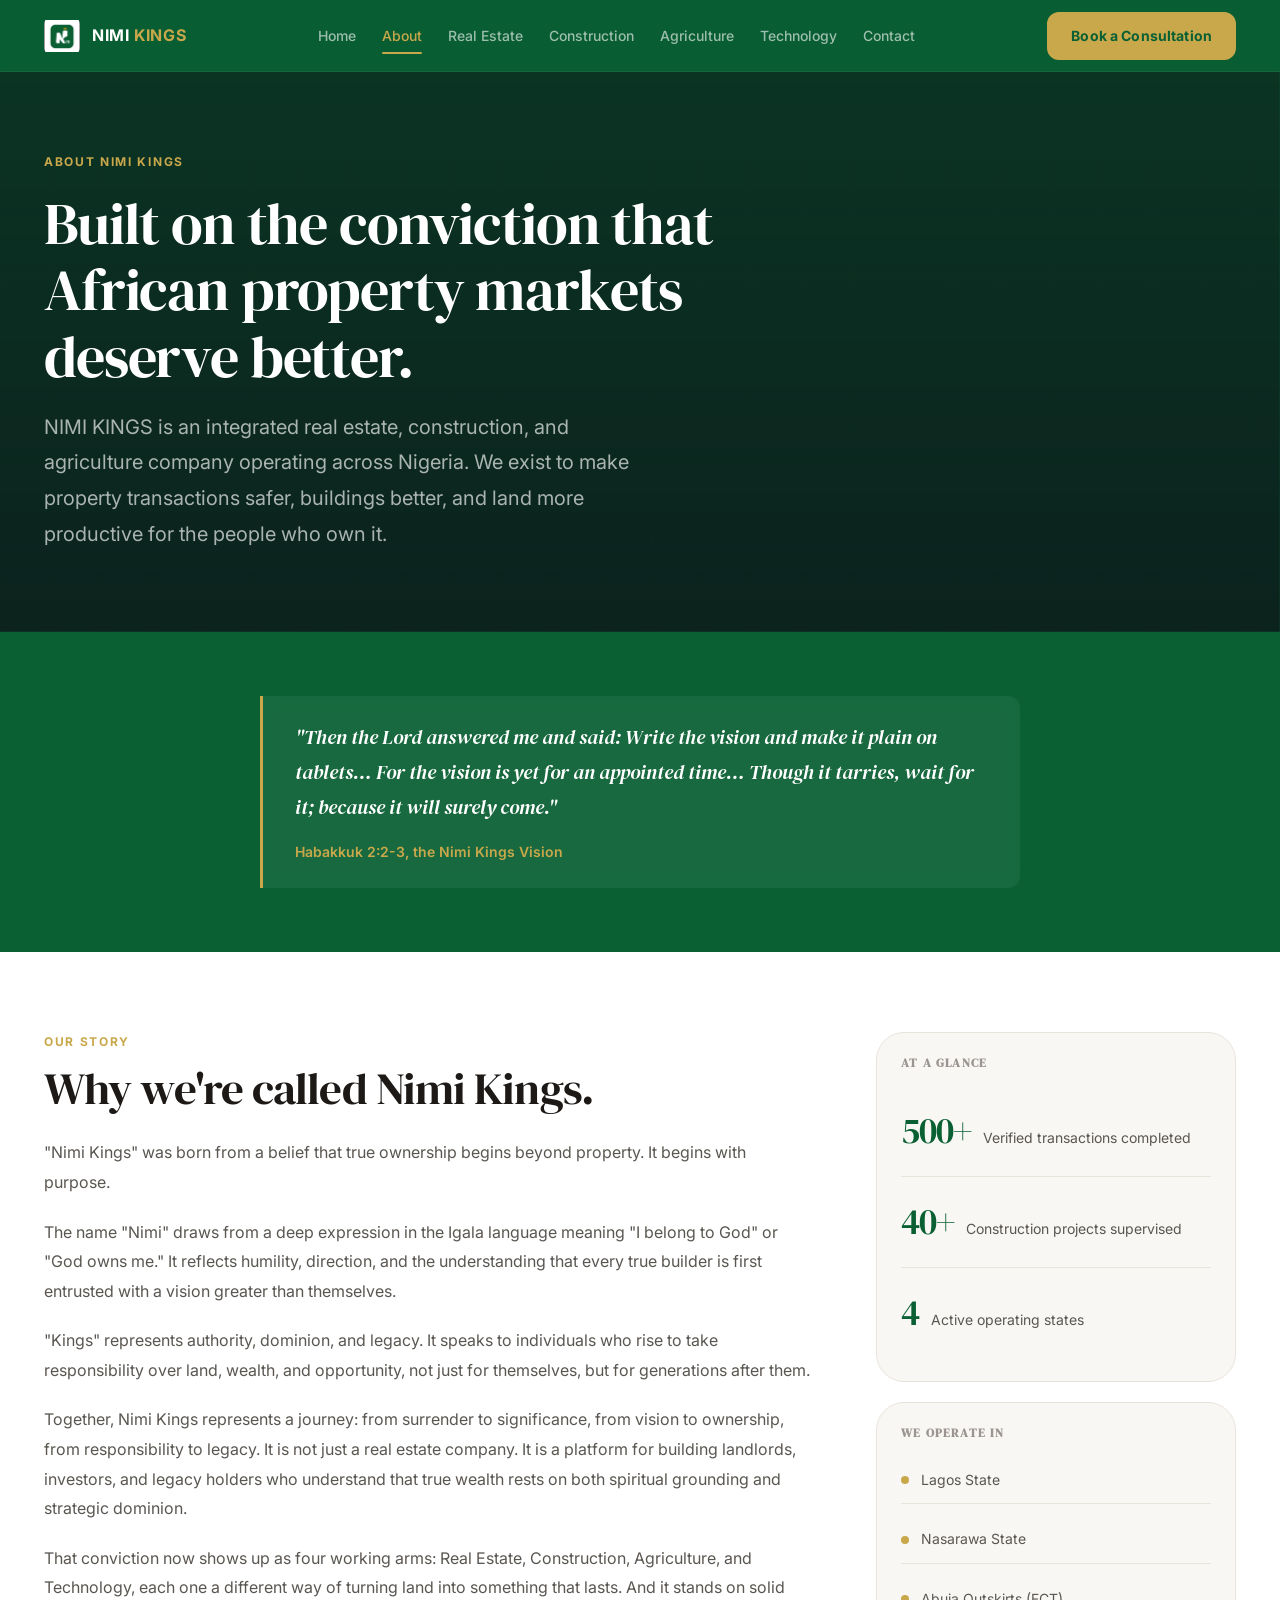
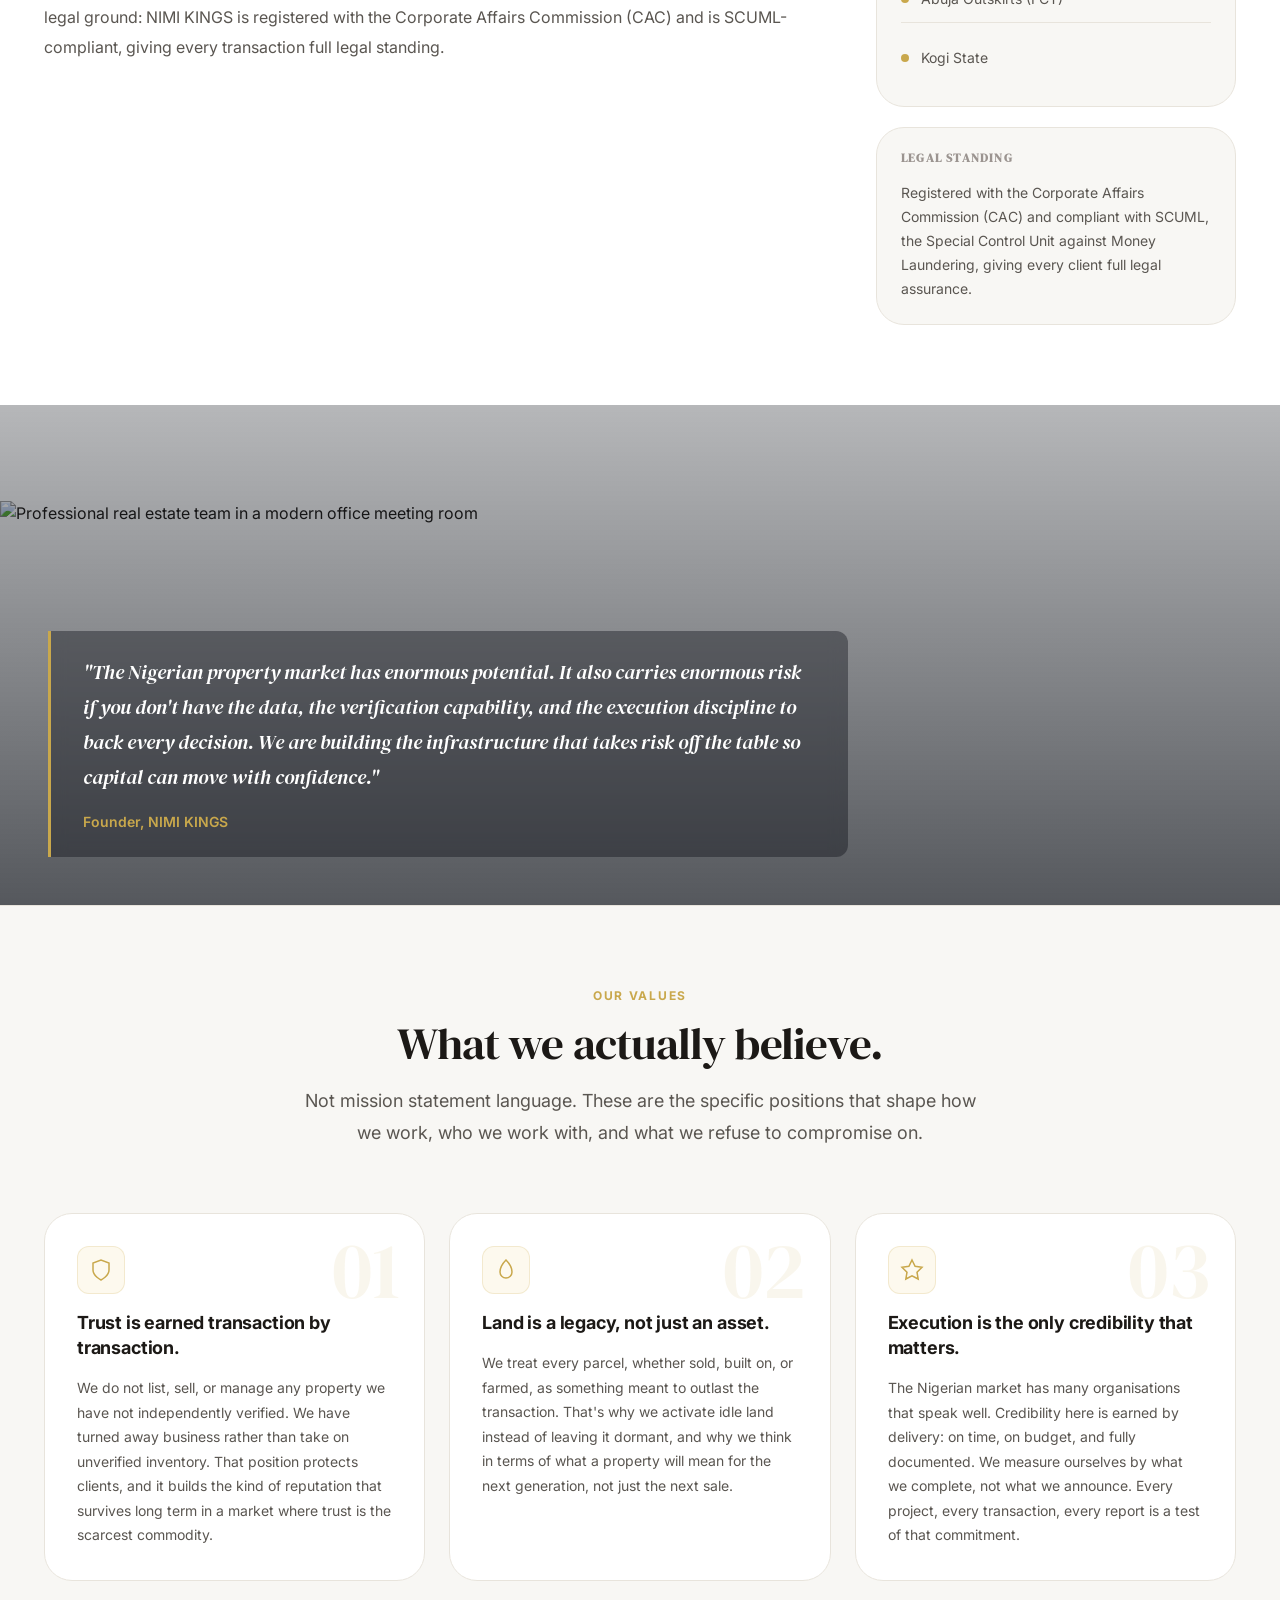
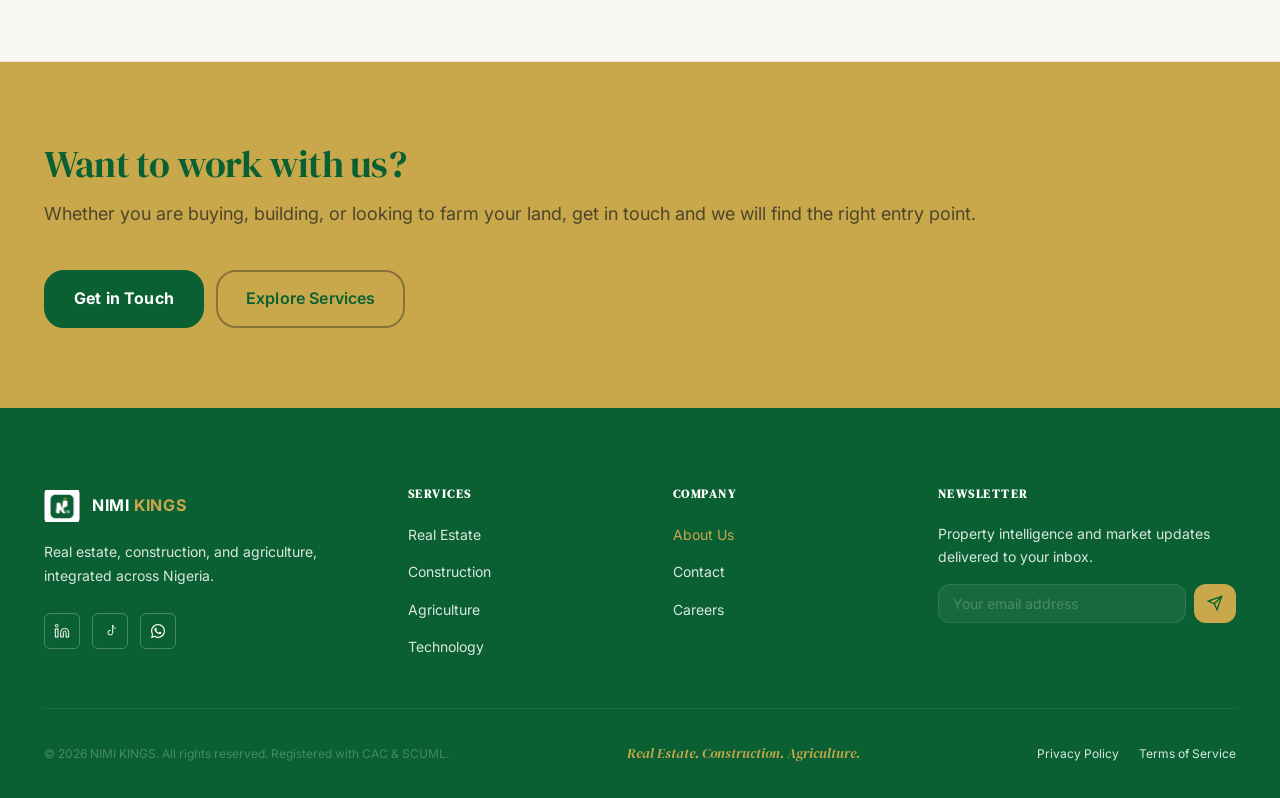
==== commit f4e48543: "new ui" ====
--- a/about.html
+++ b/about.html
@@ -181,59 +181,6 @@
       </div>
     </section>
 
-    <!-- TEAM -->
-    <section class="team-section" aria-label="Our team">
-      <div class="container">
-        <div class="section-header animate-fade-up">
-          <span class="section-label">Our Team</span>
-          <h2 class="section-title">The people behind NIMI KINGS.</h2>
-          <p class="section-subtitle">Replace with real team photography and bios when available.</p>
-        </div>
-        <div class="team-grid">
-          <div class="team-card animate-fade-up delay-1">
-            <div class="team-img-wrap">
-              <img src="https://images.unsplash.com/photo-1507003211169-0a1dd7228f2d?auto=format&fit=crop&w=400&q=80" alt="CEO of NIMI KINGS" loading="lazy" />
-            </div>
-            <div class="team-body">
-              <h4>[Name Placeholder]</h4>
-              <div class="team-role">Founder &amp; CEO</div>
-              <p class="team-bio">Add real background, expertise, and vision statement from the founder: the specific experience that led to building NIMI KINGS.</p>
-            </div>
-          </div>
-          <div class="team-card animate-fade-up delay-2">
-            <div class="team-img-wrap">
-              <img src="https://images.unsplash.com/photo-1573497019236-17f8177b81e8?auto=format&fit=crop&w=400&q=80" alt="Head of Real Estate at NIMI KINGS" loading="lazy" />
-            </div>
-            <div class="team-body">
-              <h4>[Name Placeholder]</h4>
-              <div class="team-role">Head of Real Estate</div>
-              <p class="team-bio">Add expertise, background, and specialist focus area: years in Nigerian property, specific markets covered, transaction volume managed.</p>
-            </div>
-          </div>
-          <div class="team-card animate-fade-up delay-3">
-            <div class="team-img-wrap">
-              <img src="https://images.unsplash.com/photo-1544005313-94ddf0286df2?auto=format&fit=crop&w=400&q=80" alt="Head of Construction at NIMI KINGS" loading="lazy" />
-            </div>
-            <div class="team-body">
-              <h4>[Name Placeholder]</h4>
-              <div class="team-role">Head of Construction</div>
-              <p class="team-bio">Add professional engineering or construction management background: qualifications, project types managed, specific expertise areas.</p>
-            </div>
-          </div>
-          <div class="team-card animate-fade-up delay-4">
-            <div class="team-img-wrap">
-              <img src="https://images.unsplash.com/photo-1500937386664-56d1dfef3854?auto=format&fit=crop&w=400&q=80" alt="Head of Agriculture at NIMI KINGS" loading="lazy" />
-            </div>
-            <div class="team-body">
-              <h4>[Name Placeholder]</h4>
-              <div class="team-role">Head of Agriculture</div>
-              <p class="team-bio">Add background in agronomy or farm management: crops managed, land activated, partnership model for farming client-owned land.</p>
-            </div>
-          </div>
-        </div>
-      </div>
-    </section>
-
     <!-- CTA GOLD BAND -->
     <section class="home-cta" aria-label="About CTA">
       <div class="container">
@@ -262,9 +209,9 @@
           </a>
           <p class="footer-tagline">Real estate, construction, and agriculture, integrated across Nigeria.</p>
           <div class="footer-socials" aria-label="Social media links">
-            <a href="https://www.linkedin.com/in/attah-jaypaul-b8595040b" class="social-link" aria-label="LinkedIn" target="_blank" rel="noopener noreferrer"><svg xmlns="http://www.w3.org/2000/svg" width="16" height="16" viewBox="0 0 24 24" fill="none" stroke="currentColor" stroke-width="1.5" aria-hidden="true"><path d="M16 8a6 6 0 0 1 6 6v7h-4v-7a2 2 0 0 0-2-2 2 2 0 0 0-2 2v7h-4v-7a6 6 0 0 1 6-6z"/><rect x="2" y="9" width="4" height="12"/><circle cx="4" cy="4" r="2"/></svg></a>
+            <a href="https://www.linkedin.com/in/attah-johnpaul-b8595040b/" class="social-link" aria-label="LinkedIn" target="_blank" rel="noopener noreferrer"><svg xmlns="http://www.w3.org/2000/svg" width="16" height="16" viewBox="0 0 24 24" fill="none" stroke="currentColor" stroke-width="1.5" aria-hidden="true"><path d="M16 8a6 6 0 0 1 6 6v7h-4v-7a2 2 0 0 0-2-2 2 2 0 0 0-2 2v7h-4v-7a6 6 0 0 1 6-6z"/><rect x="2" y="9" width="4" height="12"/><circle cx="4" cy="4" r="2"/></svg></a>
             <a href="https://www.tiktok.com/@nimi.kings.limite" class="social-link" aria-label="TikTok" target="_blank" rel="noopener noreferrer"><svg xmlns="http://www.w3.org/2000/svg" width="16" height="16" viewBox="0 0 24 24" fill="none" stroke="currentColor" stroke-width="1.5" aria-hidden="true"><path d="M16 3v11.5a3.5 3.5 0 1 1-3-3.46"/><path d="M16 3c.3 2.6 2 4.5 4.5 4.8"/></svg></a>
-            <a href="https://wa.me/2349049653231" class="social-link" aria-label="WhatsApp" target="_blank" rel="noopener noreferrer"><svg xmlns="http://www.w3.org/2000/svg" width="16" height="16" viewBox="0 0 24 24" fill="none" stroke="currentColor" stroke-width="1.5" aria-hidden="true"><path d="M21 11.5a8.5 8.5 0 0 1-12.4 7.55L3 20l1.05-5.4A8.5 8.5 0 1 1 21 11.5z"/><path d="M8.5 10.5c.3 2.5 2.5 4.7 5 5"/></svg></a>
+            <a href="https://wa.me/2349049653231" class="social-link" aria-label="WhatsApp" target="_blank" rel="noopener noreferrer"><svg xmlns="http://www.w3.org/2000/svg" width="16" height="16" viewBox="0 0 448 512" fill="currentColor" aria-hidden="true"><path d="M380.9 97.1C339 55.1 283.2 32 223.9 32c-122.4 0-222 99.6-222 222 0 39.1 10.2 77.3 29.6 111L0 480l117.7-30.9c32.4 17.7 68.9 27 106.1 27h.1c122.3 0 224.1-99.6 224.1-222 0-59.3-25.2-115-67.1-157zm-157 341.6c-33.2 0-65.7-8.9-94-25.7l-6.7-4-69.8 18.3L72 359.2l-4.4-7c-18.5-29.4-28.2-63.3-28.2-98.2 0-101.7 82.8-184.5 184.6-184.5 49.3 0 95.6 19.2 130.4 54.1 34.8 34.9 56.2 81.2 56.1 130.5 0 101.8-84.9 184.6-186.6 184.6zm101.2-138.2c-5.5-2.8-32.8-16.2-37.9-18-5.1-1.9-8.8-2.8-12.5 2.8-3.7 5.6-14.3 18-17.6 21.8-3.2 3.7-6.5 4.2-12 1.4-32.6-16.3-54-29.1-75.5-66-5.7-9.8 5.7-9.1 16.3-30.3 1.8-3.7.9-6.9-.5-9.7-1.4-2.8-12.5-30.1-17.1-41.2-4.5-10.8-9.1-9.3-12.5-9.5-3.2-.2-6.9-.2-10.6-.2-3.7 0-9.7 1.4-14.8 6.9-5.1 5.6-19.4 19-19.4 46.3 0 27.3 19.9 53.7 22.6 57.4 2.8 3.7 39.1 59.7 94.8 83.8 35.2 15.2 49 16.5 66.6 13.9 10.7-1.6 32.8-13.4 37.4-26.4 4.6-13 4.6-24.1 3.2-26.4-1.3-2.5-5-3.9-10.5-6.6z"/></svg></a>
           </div>
         </div>
         <nav class="footer-nav" aria-label="Footer navigation">
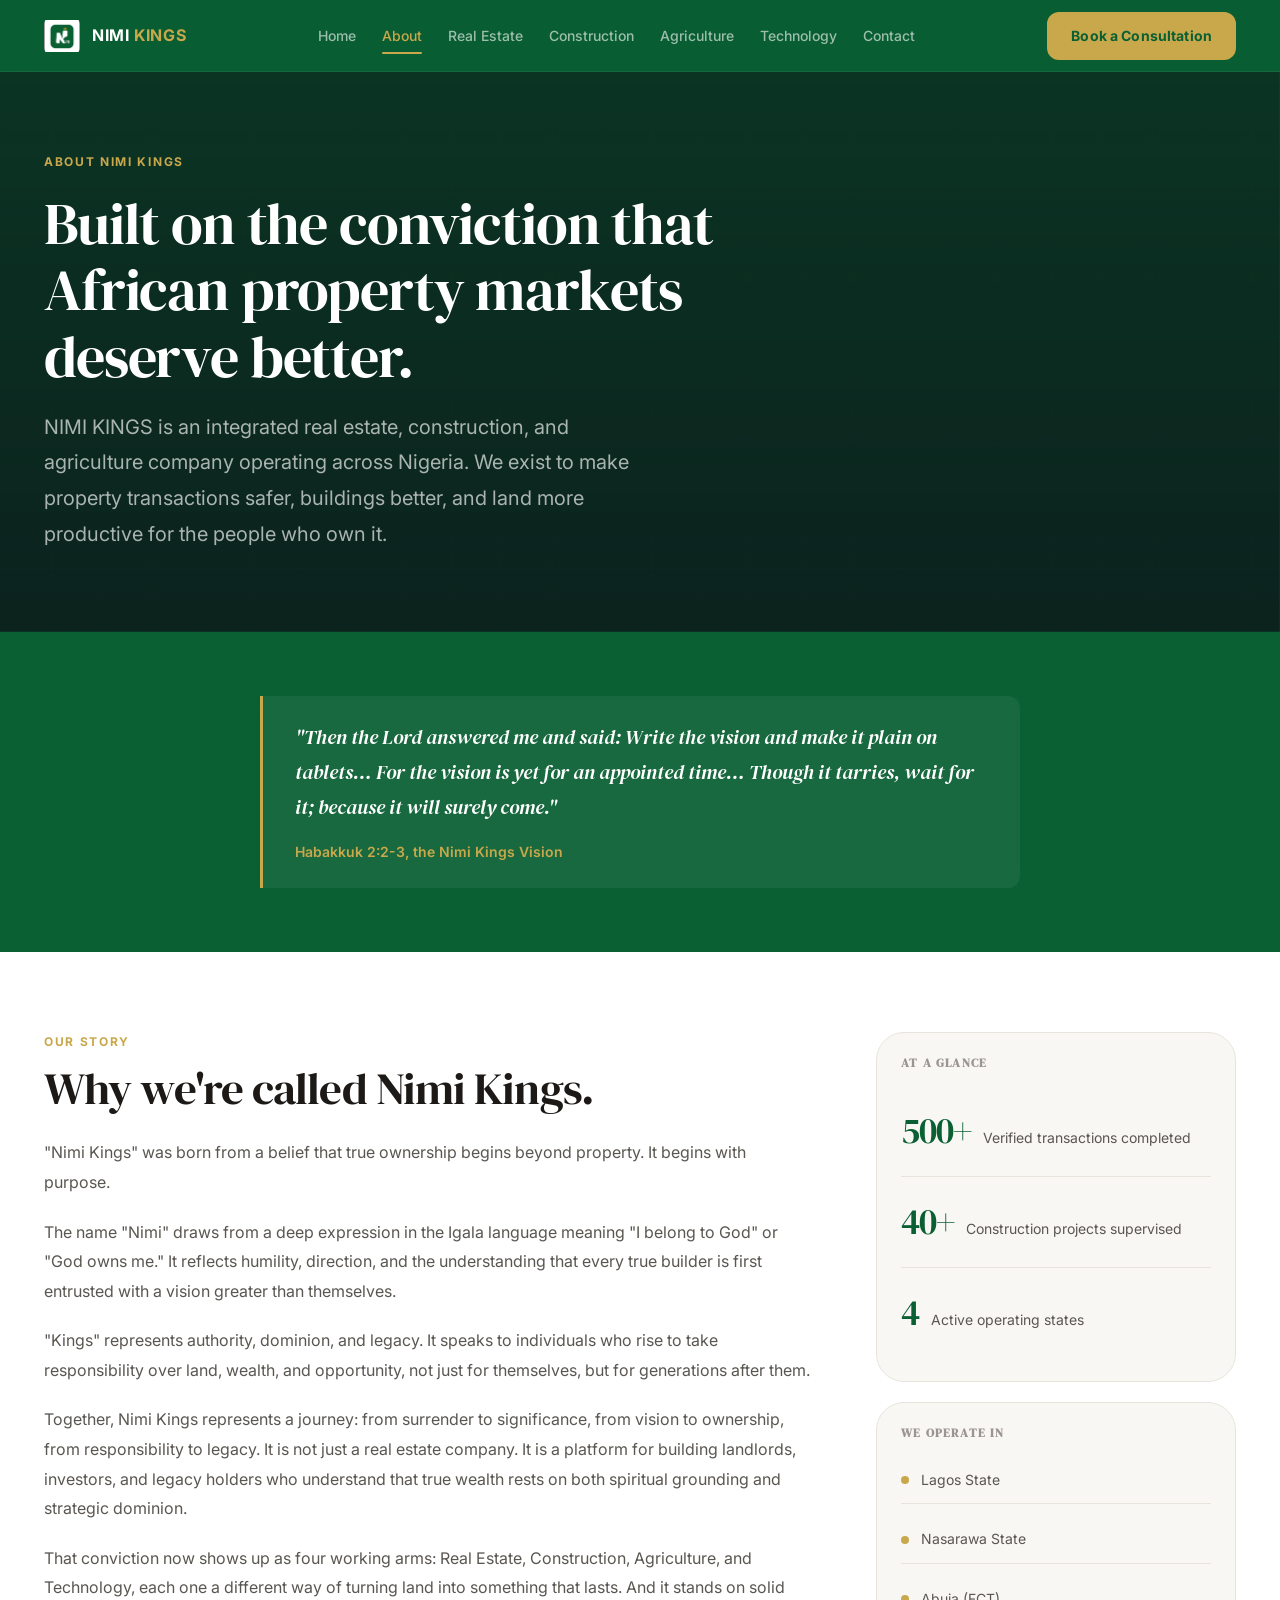
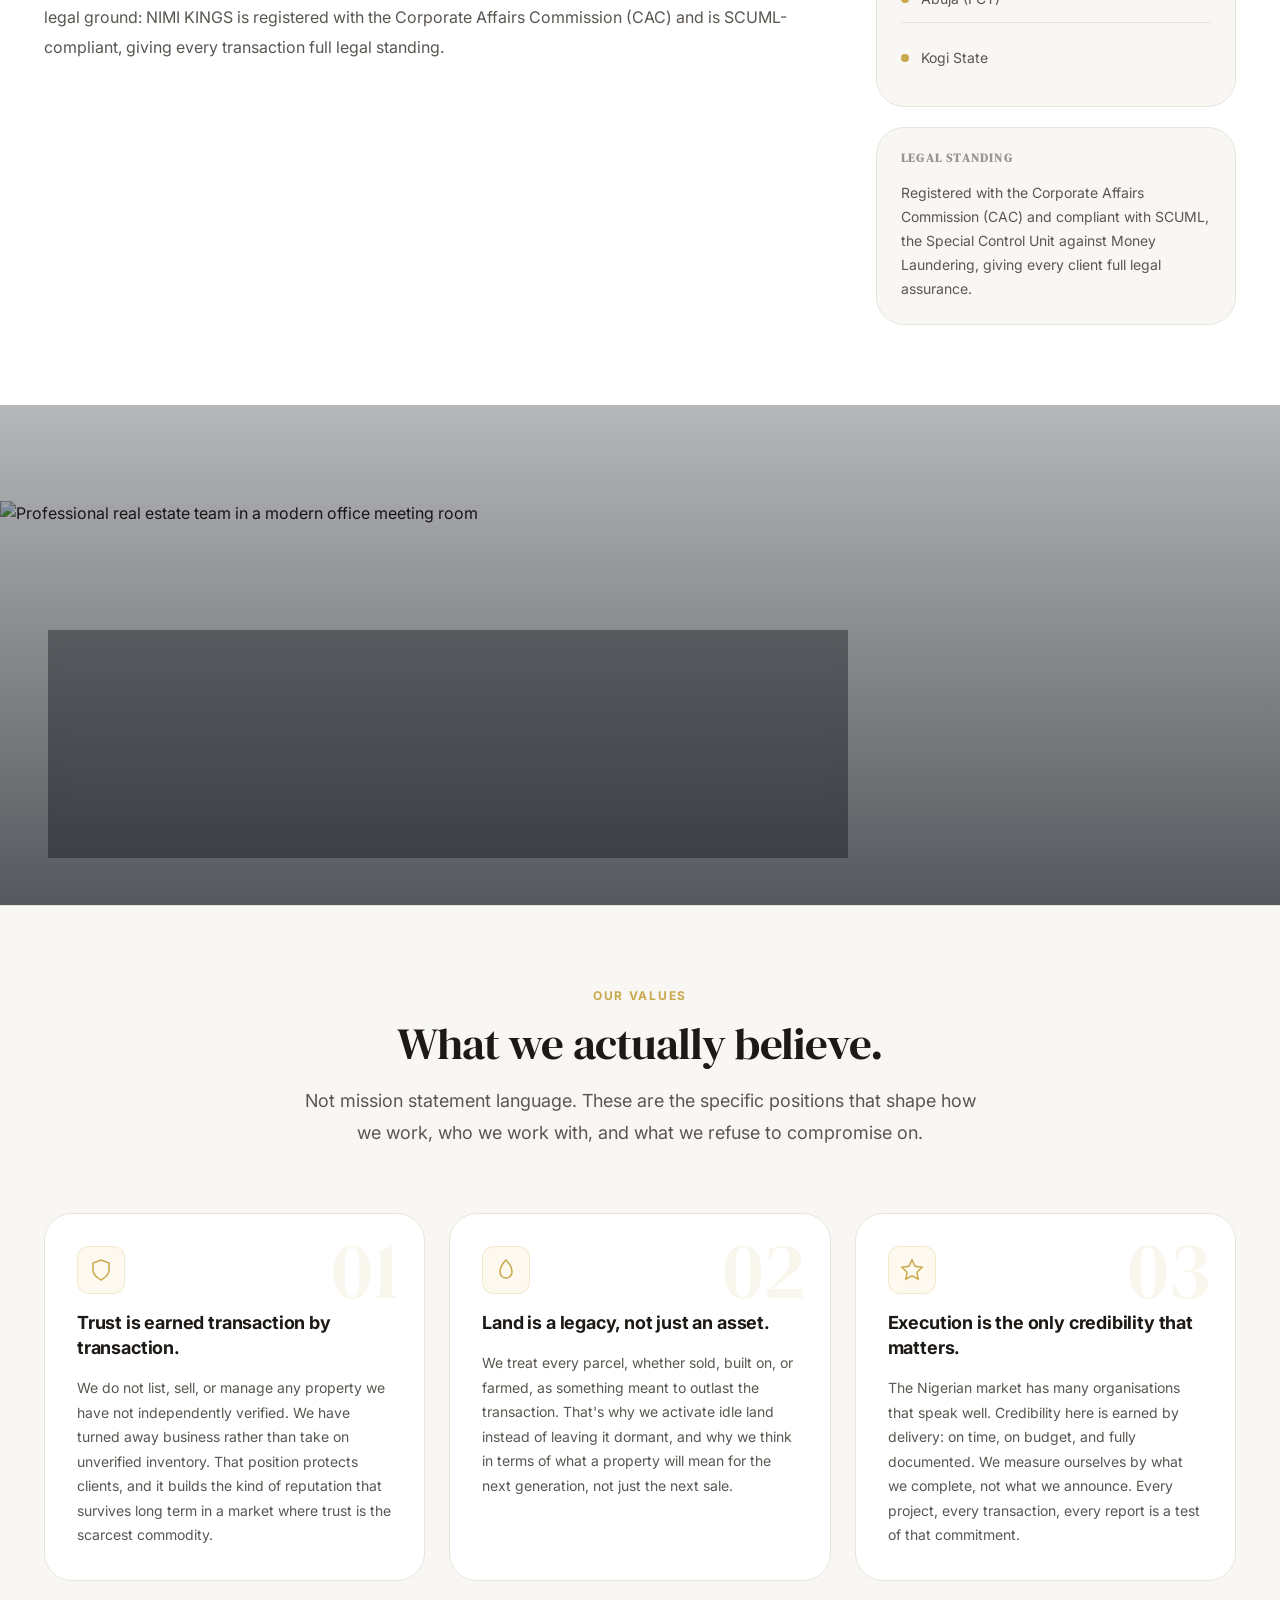
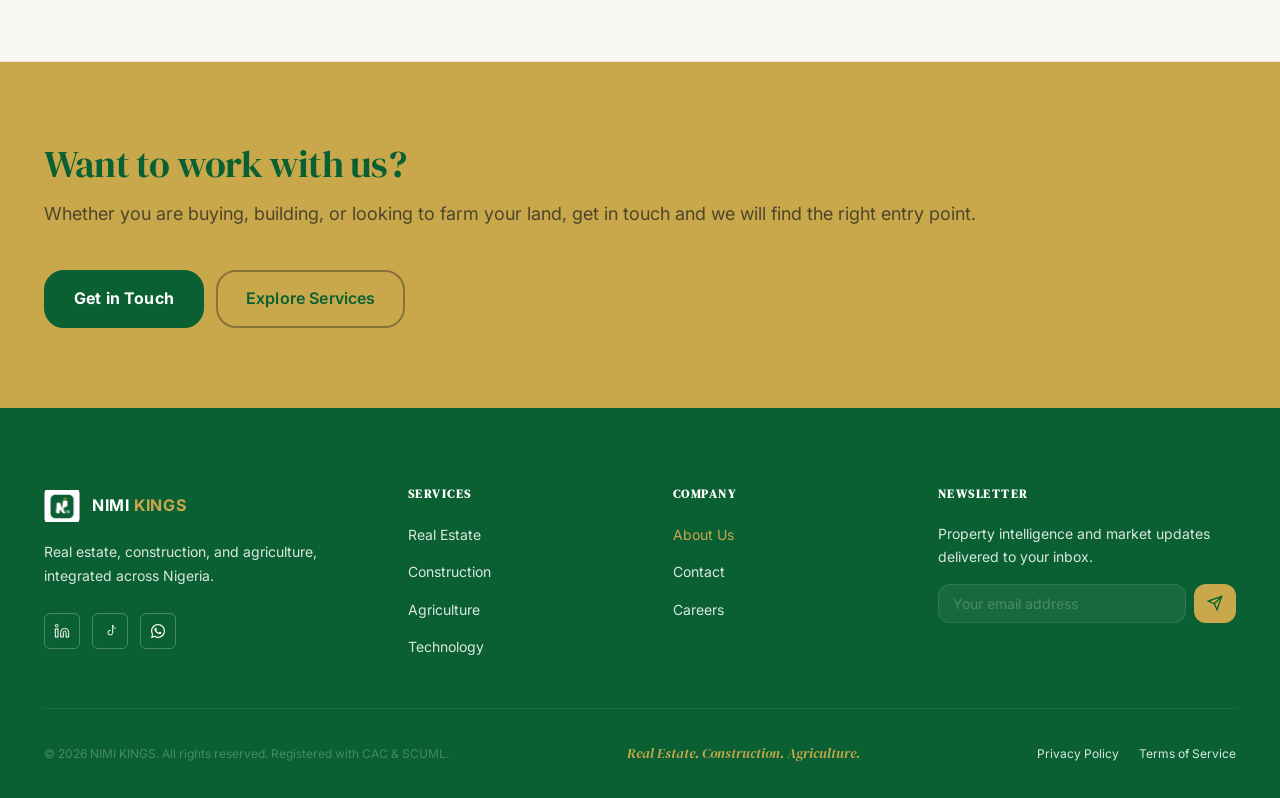
==== commit 757a6730: "all new feat" ====
--- a/about.html
+++ b/about.html
@@ -116,7 +116,7 @@
               <ul class="sidebar-locations" role="list">
                 <li><span class="location-dot" aria-hidden="true"></span>Lagos State</li>
                 <li><span class="location-dot" aria-hidden="true"></span>Nasarawa State</li>
-                <li><span class="location-dot" aria-hidden="true"></span>Abuja Outskirts (FCT)</li>
+                <li><span class="location-dot" aria-hidden="true"></span>Abuja (FCT)</li>
                 <li><span class="location-dot" aria-hidden="true"></span>Kogi State</li>
               </ul>
             </div>
